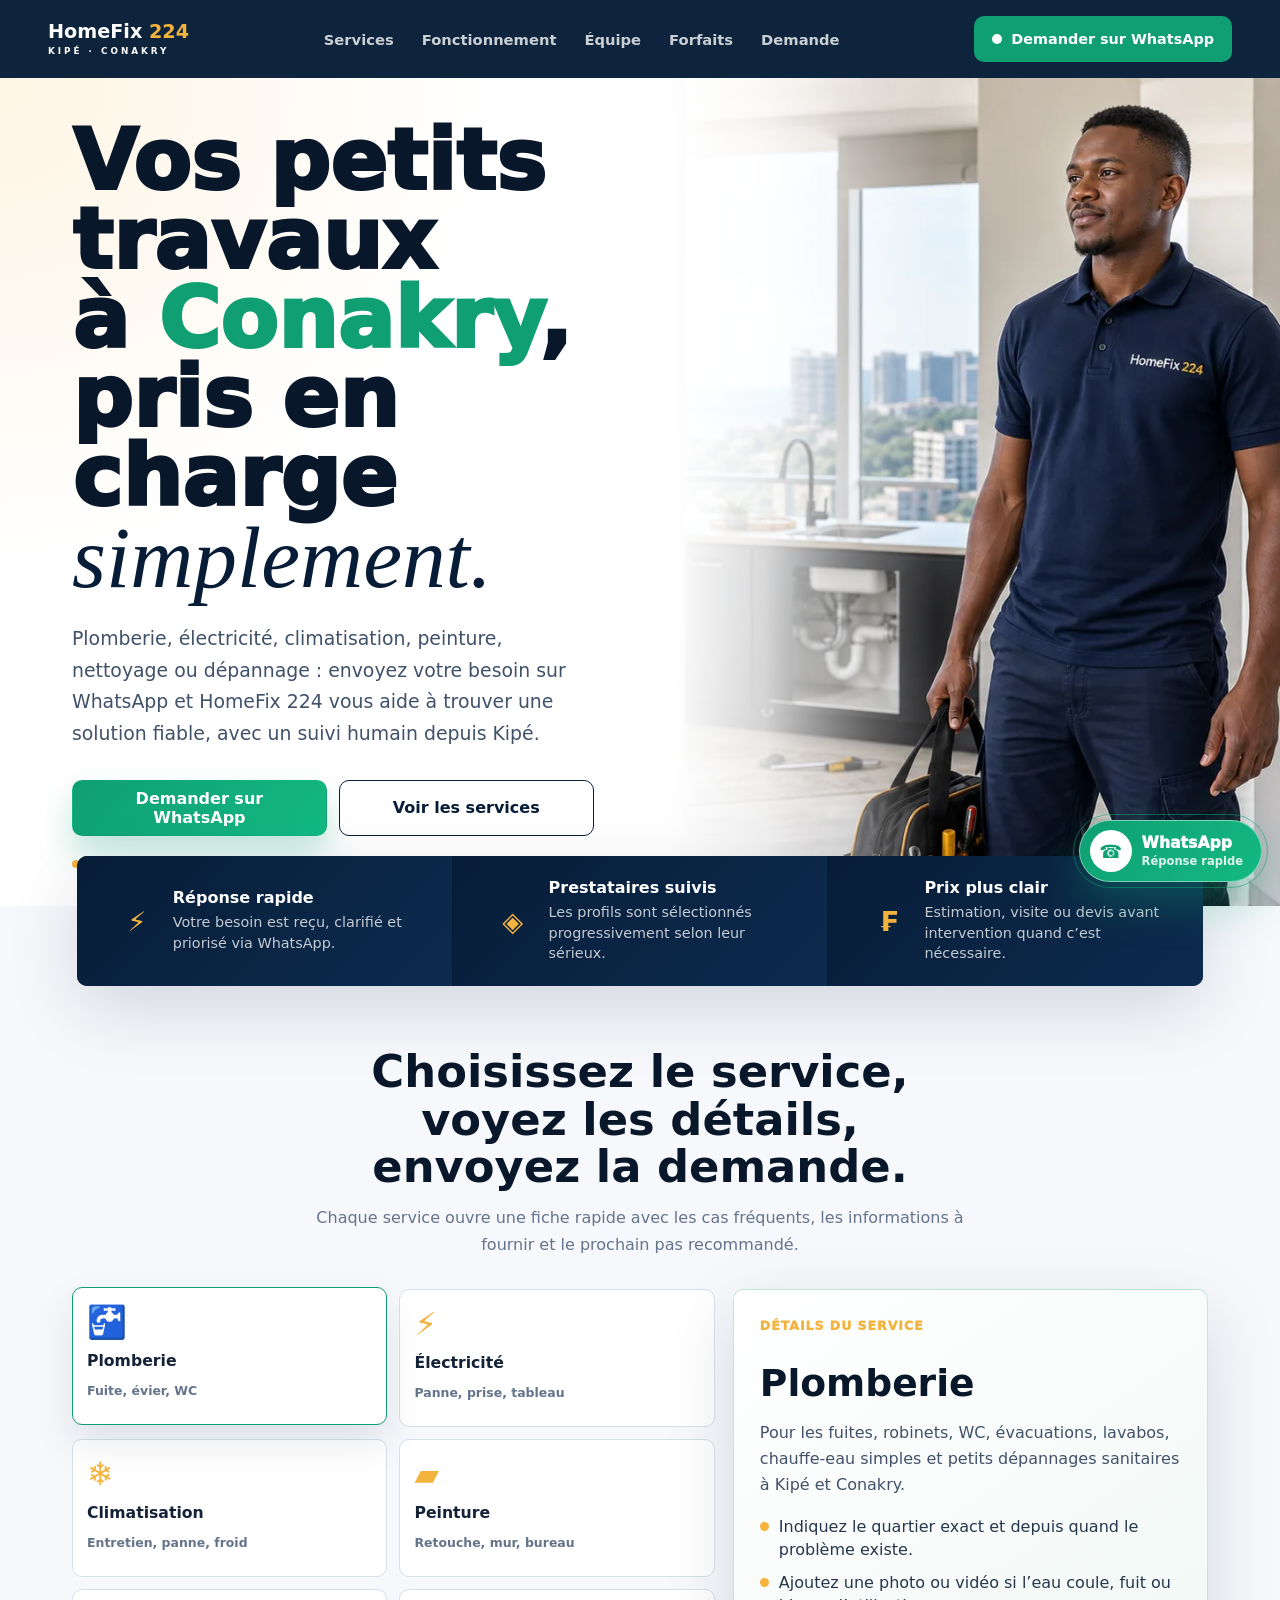
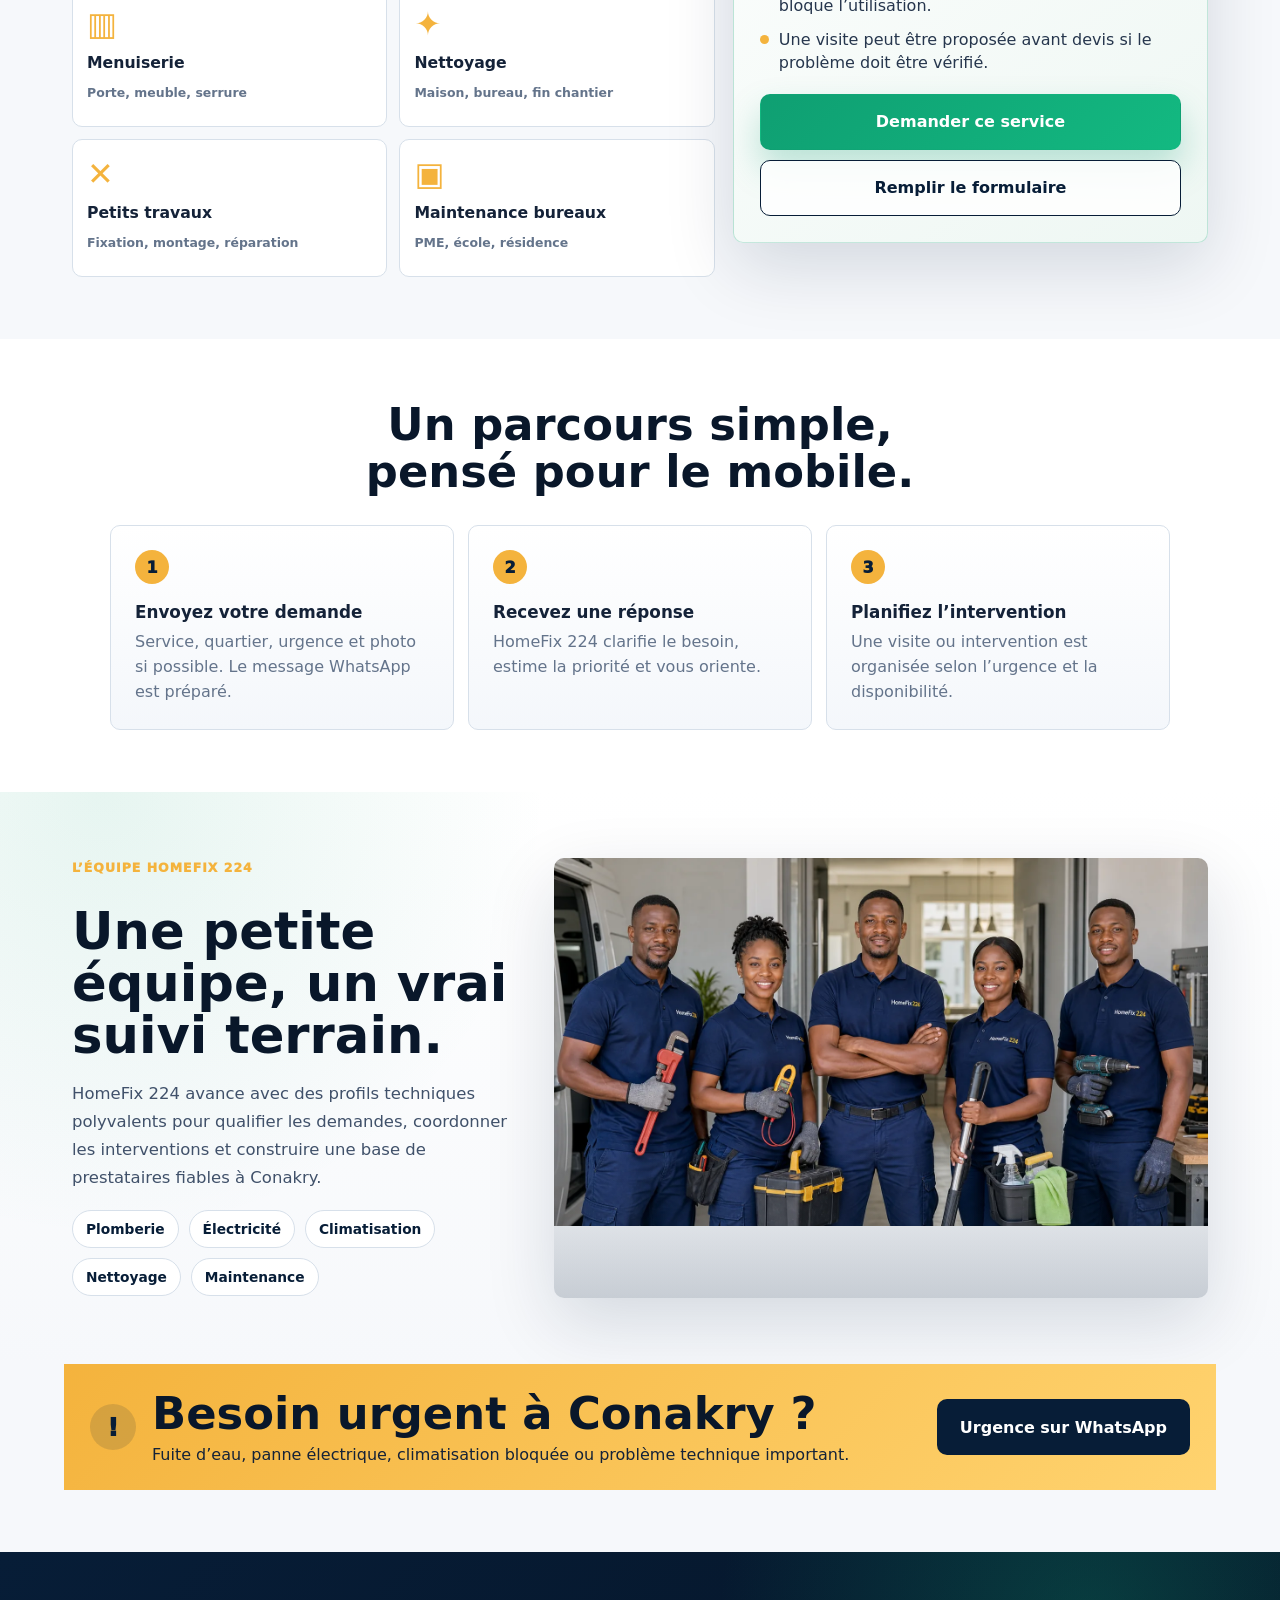
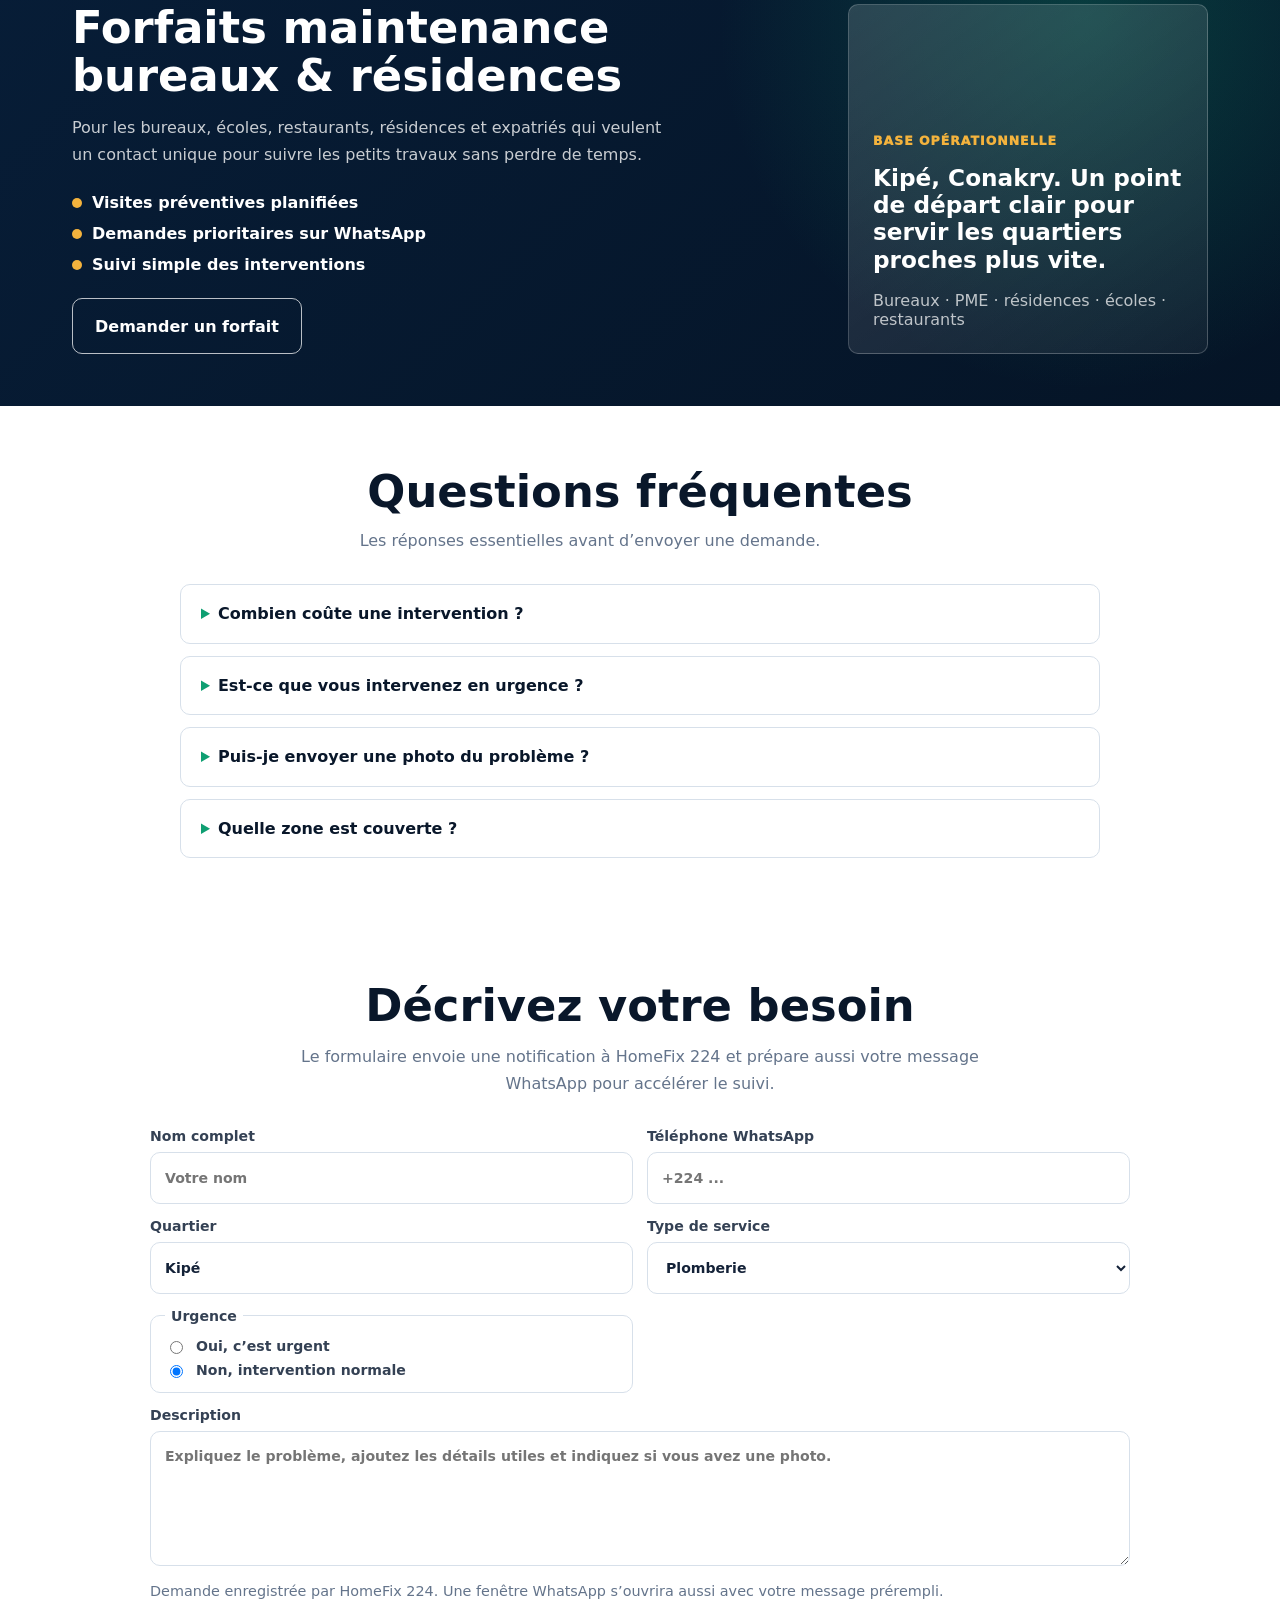
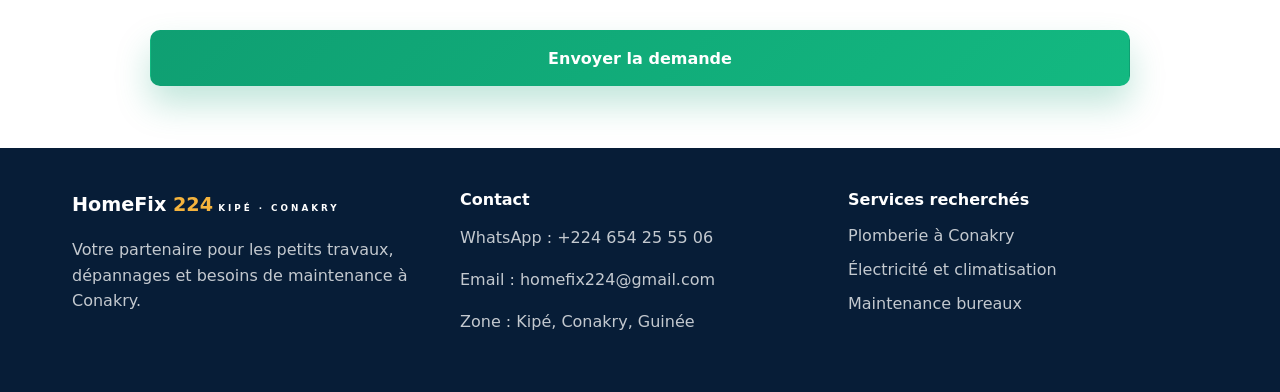
==== index.html @ 42f00390 "Add polished mobile navigation menu" ====
<!doctype html>
<html lang="fr">
  <head>
    <meta charset="UTF-8" />
    <meta name="viewport" content="width=device-width, initial-scale=1.0" />
    <meta
      name="description"
      content="HomeFix 224 intervient à Kipé et Conakry pour plomberie, électricité, climatisation, nettoyage, peinture, menuiserie et maintenance bureaux. Demandez un prestataire fiable sur WhatsApp."
    />
    <meta
      name="keywords"
      content="HomeFix 224, plombier Conakry, électricien Conakry, dépannage Conakry, maintenance Kipé, climatisation Conakry, nettoyage Conakry, petits travaux Guinée, prestataire fiable Conakry"
    />
    <meta name="author" content="HomeFix 224" />
    <meta name="robots" content="index, follow" />
    <meta property="og:title" content="HomeFix 224 | Services fiables à domicile à Conakry" />
    <meta
      property="og:description"
      content="Besoin d’un plombier, électricien, technicien climatisation ou service de maintenance à Conakry ? Envoyez votre demande sur WhatsApp."
    />
    <meta property="og:type" content="website" />
    <meta property="og:image" content="assets/homefix-hero-v2.png" />
    <meta name="theme-color" content="#071d37" />
    <title>HomeFix 224 | Plombier, électricien et maintenance à Conakry</title>
    <link rel="canonical" href="https://homefix224.com/" />
    <link rel="icon" href="assets/favicon.svg" type="image/svg+xml" />
    <link rel="preload" as="image" href="assets/homefix-hero-v2.webp" type="image/webp" />
    <link rel="stylesheet" href="styles.css" />
    <script type="application/ld+json">
      {
        "@context": "https://schema.org",
        "@type": "HomeAndConstructionBusiness",
        "name": "HomeFix 224",
        "description": "Service de petits travaux, dépannage et maintenance à Kipé et Conakry.",
        "telephone": "+224654255506",
        "email": "homefix224@gmail.com",
        "areaServed": "Conakry, Guinée",
        "address": {
          "@type": "PostalAddress",
          "addressLocality": "Kipé",
          "addressRegion": "Conakry",
          "addressCountry": "GN"
        },
        "serviceType": [
          "Plomberie",
          "Électricité",
          "Climatisation",
          "Peinture",
          "Menuiserie",
          "Nettoyage",
          "Maintenance bureaux"
        ]
      }
    </script>
  </head>
  <body>
    <header class="site-header" id="top">
      <a class="brand" href="#top" aria-label="Accueil HomeFix 224">
        <span class="brand-main">HomeFix <strong>224</strong></span>
        <span class="brand-sub">Kipé · Conakry</span>
      </a>
      <button
        class="mobile-menu-toggle"
        type="button"
        aria-controls="mobile-menu"
        aria-expanded="false"
        aria-label="Ouvrir le menu"
      >
        <span class="menu-mark" aria-hidden="true">
          <span></span>
          <span></span>
        </span>
        <span>Menu</span>
      </button>
      <nav class="desktop-nav" aria-label="Navigation principale">
        <a href="#services">Services</a>
        <a href="#process">Fonctionnement</a>
        <a href="#team">Équipe</a>
        <a href="#plans">Forfaits</a>
        <a href="#request">Demande</a>
      </nav>
      <a class="nav-cta" data-whatsapp-link href="#" aria-label="Demander un service sur WhatsApp">
        <span class="wa-dot" aria-hidden="true"></span>
        Demander sur WhatsApp
      </a>
      <nav class="mobile-menu" id="mobile-menu" aria-label="Menu mobile" aria-hidden="true" inert>
        <div class="mobile-menu-head">
          <span>HomeFix 224</span>
          <strong>Kipé · Conakry</strong>
        </div>
        <a href="#services">Services</a>
        <a href="#process">Fonctionnement</a>
        <a href="#team">Équipe</a>
        <a href="#plans">Forfaits</a>
        <a href="#faq">Questions</a>
        <a href="#request">Demande</a>
        <a class="mobile-menu-cta" data-whatsapp-link href="#">
          <span class="wa-dot" aria-hidden="true"></span>
          Demander sur WhatsApp
        </a>
      </nav>
    </header>

    <main>
      <section class="hero">
        <div class="hero-copy">
          <h1>
            <span>Vos petits travaux à <strong>Conakry</strong>,</span>
            <span>pris en charge <em>simplement.</em></span>
          </h1>
          <p>
            Plomberie, électricité, climatisation, peinture, nettoyage ou dépannage :
            envoyez votre besoin sur WhatsApp et HomeFix 224 vous aide à trouver une
            solution fiable, avec un suivi humain depuis Kipé.
          </p>
          <div class="hero-actions">
            <a class="button button-primary" data-whatsapp-link href="#">Demander sur WhatsApp</a>
            <a class="button button-secondary" href="#services">Voir les services</a>
          </div>
          <div class="hero-microcopy" aria-label="Informations clés">
            <span>Réponse rapide</span>
            <span>Devis clair</span>
            <span>Zone prioritaire : Kipé</span>
          </div>
        </div>
        <div class="hero-media" aria-label="Technicien HomeFix 224 prêt pour une intervention">
          <picture>
            <source srcset="assets/homefix-hero-v2.webp" type="image/webp" />
            <img
              src="assets/homefix-hero-v2.png"
              alt="Technicien HomeFix 224 prêt à intervenir à Kipé, Conakry"
              width="1500"
              height="938"
            />
          </picture>
        </div>
      </section>

      <section class="trust-strip reveal" aria-label="Points de confiance">
        <article>
          <span class="trust-icon">⚡</span>
          <div>
            <h2>Réponse rapide</h2>
            <p>Votre besoin est reçu, clarifié et priorisé via WhatsApp.</p>
          </div>
        </article>
        <article>
          <span class="trust-icon">◈</span>
          <div>
            <h2>Prestataires suivis</h2>
            <p>Les profils sont sélectionnés progressivement selon leur sérieux.</p>
          </div>
        </article>
        <article>
          <span class="trust-icon">₣</span>
          <div>
            <h2>Prix plus clair</h2>
            <p>Estimation, visite ou devis avant intervention quand c’est nécessaire.</p>
          </div>
        </article>
      </section>

      <section class="section services-section reveal" id="services">
        <div class="section-heading">
          <h2>Choisissez le service, voyez les détails, envoyez la demande.</h2>
          <p>
            Chaque service ouvre une fiche rapide avec les cas fréquents, les informations à
            fournir et le prochain pas recommandé.
          </p>
        </div>
        <div class="service-layout">
          <div class="service-grid" aria-label="Liste des services HomeFix 224">
            <button class="service-card is-selected" data-service="Plomberie">
              <span>🚰</span>
              <strong>Plomberie</strong>
              <small>Fuite, évier, WC</small>
            </button>
            <button class="service-card" data-service="Électricité">
              <span>⚡</span>
              <strong>Électricité</strong>
              <small>Panne, prise, tableau</small>
            </button>
            <button class="service-card" data-service="Climatisation">
              <span>❄</span>
              <strong>Climatisation</strong>
              <small>Entretien, panne, froid</small>
            </button>
            <button class="service-card" data-service="Peinture">
              <span>▰</span>
              <strong>Peinture</strong>
              <small>Retouche, mur, bureau</small>
            </button>
            <button class="service-card" data-service="Menuiserie">
              <span>▥</span>
              <strong>Menuiserie</strong>
              <small>Porte, meuble, serrure</small>
            </button>
            <button class="service-card" data-service="Nettoyage">
              <span>✦</span>
              <strong>Nettoyage</strong>
              <small>Maison, bureau, fin chantier</small>
            </button>
            <button class="service-card" data-service="Petits travaux">
              <span>✕</span>
              <strong>Petits travaux</strong>
              <small>Fixation, montage, réparation</small>
            </button>
            <button class="service-card" data-service="Maintenance bureaux">
              <span>▣</span>
              <strong>Maintenance bureaux</strong>
              <small>PME, école, résidence</small>
            </button>
          </div>

          <aside class="service-panel" id="service-panel" aria-live="polite">
            <p class="panel-label">Détails du service</p>
            <h3 id="service-title">Plomberie</h3>
            <p id="service-summary"></p>
            <ul id="service-points"></ul>
            <div class="service-panel-actions">
              <a class="button button-primary" id="service-whatsapp" href="#">Demander ce service</a>
              <a class="button button-secondary" href="#request">Remplir le formulaire</a>
            </div>
          </aside>
        </div>
      </section>

      <section class="section process reveal" id="process">
        <div class="section-heading">
          <h2>Un parcours simple, pensé pour le mobile.</h2>
        </div>
        <div class="steps">
          <article>
            <span>1</span>
            <h3>Envoyez votre demande</h3>
            <p>Service, quartier, urgence et photo si possible. Le message WhatsApp est préparé.</p>
          </article>
          <article>
            <span>2</span>
            <h3>Recevez une réponse</h3>
            <p>HomeFix 224 clarifie le besoin, estime la priorité et vous oriente.</p>
          </article>
          <article>
            <span>3</span>
            <h3>Planifiez l’intervention</h3>
            <p>Une visite ou intervention est organisée selon l’urgence et la disponibilité.</p>
          </article>
        </div>
      </section>

      <section class="team-section reveal" id="team">
        <div class="team-copy">
          <p class="panel-label">L’équipe HomeFix 224</p>
          <h2>Une petite équipe, un vrai suivi terrain.</h2>
          <p>
            HomeFix 224 avance avec des profils techniques polyvalents pour qualifier
            les demandes, coordonner les interventions et construire une base de
            prestataires fiables à Conakry.
          </p>
          <div class="team-proof" aria-label="Compétences de l'équipe">
            <span>Plomberie</span>
            <span>Électricité</span>
            <span>Climatisation</span>
            <span>Nettoyage</span>
            <span>Maintenance</span>
          </div>
        </div>
        <div class="team-media">
          <picture>
            <source srcset="assets/homefix-team.webp" type="image/webp" />
            <img
              src="assets/homefix-team.png"
              alt="Équipe HomeFix 224 avec techniciennes et techniciens en tenue de travail à Conakry"
              width="1500"
              height="844"
              loading="lazy"
            />
          </picture>
        </div>
      </section>

      <section class="urgent-band reveal" id="urgent">
        <div>
          <span class="urgent-icon">!</span>
          <div>
            <h2>Besoin urgent à Conakry ?</h2>
            <p>Fuite d’eau, panne électrique, climatisation bloquée ou problème technique important.</p>
          </div>
        </div>
        <a class="button button-dark" data-urgent-link href="#">Urgence sur WhatsApp</a>
      </section>

      <section class="maintenance reveal" id="plans">
        <div class="maintenance-copy">
          <h2>Forfaits maintenance bureaux & résidences</h2>
          <p>
            Pour les bureaux, écoles, restaurants, résidences et expatriés qui veulent un
            contact unique pour suivre les petits travaux sans perdre de temps.
          </p>
          <ul>
            <li>Visites préventives planifiées</li>
            <li>Demandes prioritaires sur WhatsApp</li>
            <li>Suivi simple des interventions</li>
          </ul>
          <a class="button button-outline-light" data-plan-link href="#">Demander un forfait</a>
        </div>
        <div class="maintenance-panel">
          <p class="panel-label">Base opérationnelle</p>
          <strong>Kipé, Conakry. Un point de départ clair pour servir les quartiers proches plus vite.</strong>
          <span>Bureaux · PME · résidences · écoles · restaurants</span>
        </div>
      </section>

      <section class="section faq reveal" id="faq">
        <div class="section-heading">
          <h2>Questions fréquentes</h2>
          <p>Les réponses essentielles avant d’envoyer une demande.</p>
        </div>
        <div class="faq-grid">
          <details>
            <summary>Combien coûte une intervention ?</summary>
            <p>Le prix dépend du service, du quartier, de l’urgence et du travail à réaliser. HomeFix 224 peut proposer une estimation ou une visite avant intervention.</p>
          </details>
          <details>
            <summary>Est-ce que vous intervenez en urgence ?</summary>
            <p>Les demandes urgentes sont priorisées, surtout en cas de fuite, panne électrique, climatisation bloquée ou problème qui empêche l’utilisation normale du lieu.</p>
          </details>
          <details>
            <summary>Puis-je envoyer une photo du problème ?</summary>
            <p>Oui. Une photo ou une courte vidéo sur WhatsApp aide à mieux comprendre le besoin et à orienter la demande plus rapidement.</p>
          </details>
          <details>
            <summary>Quelle zone est couverte ?</summary>
            <p>La zone prioritaire est Kipé, Conakry. Les autres quartiers peuvent être traités selon la disponibilité des prestataires.</p>
          </details>
        </div>
      </section>

      <section class="section request reveal" id="request">
        <div class="section-heading">
          <h2>Décrivez votre besoin</h2>
          <p>
            Le formulaire envoie une notification à HomeFix 224 et prépare aussi votre
            message WhatsApp pour accélérer le suivi.
          </p>
        </div>
        <form
          class="request-form"
          name="demande-service-homefix"
          action="/merci"
          method="POST"
          data-netlify="true"
          netlify-honeypot="bot-field"
        >
          <input type="hidden" name="form-name" value="demande-service-homefix" />
          <input type="hidden" name="subject" value="Nouvelle demande de service HomeFix 224" />
          <input type="hidden" name="Ville" value="Conakry" />
          <input type="hidden" name="Email destination" value="homefix224@gmail.com" />
          <p class="honeypot">
            <label>Ne pas remplir ce champ <input name="bot-field" /></label>
          </p>
          <label>
            Nom complet
            <input id="name" name="Nom" type="text" autocomplete="name" placeholder="Votre nom" required />
          </label>
          <label>
            Téléphone WhatsApp
            <input id="phone" name="Téléphone WhatsApp" type="tel" autocomplete="tel" placeholder="+224 ..." required />
          </label>
          <label>
            Quartier
            <input id="district" name="Quartier" type="text" value="Kipé" placeholder="Ex : Kipé, Nongo, Kaloum" required />
          </label>
          <label>
            Type de service
            <select id="service" name="Service" required>
              <option value="">Choisir un service</option>
              <option selected>Plomberie</option>
              <option>Électricité</option>
              <option>Climatisation</option>
              <option>Peinture</option>
              <option>Menuiserie</option>
              <option>Nettoyage</option>
              <option>Petits travaux</option>
              <option>Maintenance bureaux</option>
            </select>
          </label>
          <fieldset>
            <legend>Urgence</legend>
            <label class="radio-row">
              <input type="radio" name="Urgence" value="Oui" />
              Oui, c’est urgent
            </label>
            <label class="radio-row">
              <input type="radio" name="Urgence" value="Non" checked />
              Non, intervention normale
            </label>
          </fieldset>
          <label class="full">
            Description
            <textarea
              id="description"
              name="Description"
              rows="5"
              placeholder="Expliquez le problème, ajoutez les détails utiles et indiquez si vous avez une photo."
              required
            ></textarea>
          </label>
          <p class="form-note full">
            Demande enregistrée par HomeFix 224. Une fenêtre WhatsApp s’ouvrira aussi avec votre message prérempli.
          </p>
          <p class="form-status full" role="status" aria-live="polite"></p>
          <button class="button button-primary full" type="submit">Envoyer la demande</button>
        </form>
      </section>
    </main>

    <a class="floating-whatsapp" data-whatsapp-link href="#" aria-label="Envoyer une demande WhatsApp au +224 654 25 55 06">
      <span class="floating-icon" aria-hidden="true">☎</span>
      <span>
        <strong>WhatsApp</strong>
        <small>Réponse rapide</small>
      </span>
    </a>

    <footer class="site-footer">
      <div>
        <a class="brand footer-brand" href="#top">
          <span class="brand-main">HomeFix <strong>224</strong></span>
          <span class="brand-sub">Kipé · Conakry</span>
        </a>
        <p>Votre partenaire pour les petits travaux, dépannages et besoins de maintenance à Conakry.</p>
      </div>
      <div>
        <h2>Contact</h2>
        <p>WhatsApp : +224 654 25 55 06</p>
        <p>Email : homefix224@gmail.com</p>
        <p>Zone : Kipé, Conakry, Guinée</p>
      </div>
      <div>
        <h2>Services recherchés</h2>
        <a href="#services">Plomberie à Conakry</a>
        <a href="#services">Électricité et climatisation</a>
        <a href="#plans">Maintenance bureaux</a>
      </div>
    </footer>

    <script src="script.js"></script>
  </body>
</html>
---- styles.css ----
:root {
  --navy: #071d37;
  --navy-2: #0d2b4f;
  --ink: #09172a;
  --green: #0f9f72;
  --green-2: #13b981;
  --amber: #f4b33d;
  --bg: #f6f8fb;
  --surface: #ffffff;
  --soft: #eef3f8;
  --text: #142238;
  --muted: #64748b;
  --line: #d7e0ea;
  --shadow: 0 24px 70px rgba(7, 29, 55, 0.14);
  --radius: 10px;
  color-scheme: light;
}

* {
  box-sizing: border-box;
}

html {
  scroll-behavior: smooth;
}

body {
  margin: 0;
  background: var(--bg);
  color: var(--text);
  font-family: Inter, ui-sans-serif, system-ui, -apple-system, BlinkMacSystemFont, "Segoe UI", sans-serif;
  letter-spacing: 0;
}

body::selection {
  background: rgba(15, 159, 114, 0.2);
}

a {
  color: inherit;
  text-decoration: none;
}

button,
input,
select,
textarea {
  font: inherit;
}

.site-header {
  align-items: center;
  background: rgba(7, 29, 55, 0.97);
  color: #fff;
  display: flex;
  gap: 20px;
  justify-content: space-between;
  padding: 16px clamp(18px, 5vw, 48px);
  position: sticky;
  top: 0;
  z-index: 20;
  backdrop-filter: blur(14px);
}

.brand {
  display: inline-flex;
  flex-direction: column;
  line-height: 1;
}

.brand-main {
  font-size: 1.2rem;
  font-weight: 900;
  white-space: nowrap;
}

.brand-main strong {
  color: var(--amber);
}

.brand-sub {
  font-size: 0.55rem;
  font-weight: 800;
  letter-spacing: 0.34em;
  margin-top: 6px;
  text-transform: uppercase;
}

.desktop-nav {
  align-items: center;
  display: none;
  flex: 1;
  gap: 28px;
  justify-content: center;
  font-size: 0.92rem;
  font-weight: 700;
}

.desktop-nav a {
  color: rgba(255, 255, 255, 0.78);
  transition: color 0.2s ease;
  white-space: nowrap;
}

.desktop-nav a:hover {
  color: #fff;
}

.mobile-menu-toggle {
  align-items: center;
  background: rgba(255, 255, 255, 0.1);
  border: 1px solid rgba(255, 255, 255, 0.16);
  border-radius: 999px;
  color: #fff;
  cursor: pointer;
  display: inline-flex;
  font-size: 0.82rem;
  font-weight: 900;
  gap: 9px;
  min-height: 42px;
  padding: 0 12px 0 8px;
  position: relative;
  transition: background 0.2s ease, border-color 0.2s ease, transform 0.2s ease;
  z-index: 31;
}

.mobile-menu-toggle:hover,
.mobile-menu-toggle[aria-expanded="true"] {
  background: rgba(15, 159, 114, 0.24);
  border-color: rgba(19, 185, 129, 0.58);
}

.menu-mark {
  background: #fff;
  border-radius: 999px;
  display: grid;
  gap: 4px;
  height: 30px;
  padding: 8px;
  place-content: center;
  width: 30px;
}

.menu-mark span {
  background: var(--navy);
  border-radius: 99px;
  display: block;
  height: 2px;
  transition: transform 0.22s ease, width 0.22s ease;
  width: 14px;
}

.mobile-menu-toggle[aria-expanded="true"] .menu-mark span:first-child {
  transform: translateY(3px) rotate(45deg);
}

.mobile-menu-toggle[aria-expanded="true"] .menu-mark span:last-child {
  transform: translateY(-3px) rotate(-45deg);
}

.mobile-menu {
  background:
    linear-gradient(145deg, rgba(7, 29, 55, 0.98), rgba(13, 43, 79, 0.96)),
    radial-gradient(circle at 10% 0%, rgba(244, 179, 61, 0.16), transparent 32%);
  border: 1px solid rgba(255, 255, 255, 0.14);
  border-radius: 22px;
  box-shadow: 0 30px 80px rgba(7, 29, 55, 0.36);
  color: #fff;
  display: grid;
  gap: 8px;
  left: 14px;
  opacity: 0;
  padding: 14px;
  pointer-events: none;
  position: fixed;
  right: 14px;
  top: 76px;
  transform: translateY(-10px) scale(0.98);
  transition: opacity 0.22s ease, transform 0.22s ease;
  z-index: 30;
  backdrop-filter: blur(18px);
}

.mobile-menu.is-open {
  opacity: 1;
  pointer-events: auto;
  transform: translateY(0) scale(1);
}

.mobile-menu-head {
  align-items: center;
  background: rgba(255, 255, 255, 0.08);
  border-radius: 16px;
  display: flex;
  justify-content: space-between;
  margin-bottom: 4px;
  padding: 12px 14px;
}

.mobile-menu-head span {
  font-weight: 950;
}

.mobile-menu-head strong {
  color: var(--amber);
  font-size: 0.74rem;
  letter-spacing: 0.12em;
  text-transform: uppercase;
}

.mobile-menu a {
  align-items: center;
  border-radius: 16px;
  color: rgba(255, 255, 255, 0.86);
  display: flex;
  font-size: 1rem;
  font-weight: 900;
  justify-content: space-between;
  min-height: 48px;
  padding: 0 14px;
  transition: background 0.2s ease, color 0.2s ease, transform 0.2s ease;
}

.mobile-menu a::after {
  color: var(--amber);
  content: "›";
  font-size: 1.35rem;
  line-height: 1;
}

.mobile-menu a:hover {
  background: rgba(255, 255, 255, 0.08);
  color: #fff;
  transform: translateX(2px);
}

.mobile-menu .mobile-menu-cta {
  background: linear-gradient(135deg, var(--green), var(--green-2));
  color: #fff;
  justify-content: center;
  margin-top: 6px;
}

.mobile-menu .mobile-menu-cta::after {
  content: "";
}

.mobile-menu .mobile-menu-cta .wa-dot {
  margin-right: 8px;
}

.nav-cta {
  align-items: center;
  background: var(--green);
  border-radius: var(--radius);
  display: none;
  font-size: 0.9rem;
  font-weight: 900;
  gap: 9px;
  min-height: 46px;
  padding: 0 18px;
  transition: transform 0.2s ease, background 0.2s ease;
  white-space: nowrap;
}

.nav-cta:hover {
  background: var(--green-2);
  transform: translateY(-1px);
}

.wa-dot {
  background: #fff;
  border-radius: 999px;
  display: inline-block;
  height: 10px;
  width: 10px;
}

.hero {
  background: radial-gradient(circle at 0% 0%, rgba(244, 179, 61, 0.14), transparent 32%), #fff;
  display: grid;
  gap: 0;
  min-height: calc(92svh - 70px);
  overflow: hidden;
}

.hero-copy {
  align-content: center;
  display: grid;
  padding: 44px clamp(22px, 6vw, 72px) 34px;
  position: relative;
  z-index: 2;
}

.hero h1 {
  color: var(--ink);
  display: grid;
  font-size: clamp(2.65rem, 8vw, 5.25rem);
  font-weight: 950;
  line-height: 0.94;
  margin: 0;
  max-width: 900px;
  text-wrap: balance;
}

.hero h1 span {
  animation: titleRise 0.72s ease both;
  display: block;
}

.hero h1 span:nth-child(2) {
  animation-delay: 0.11s;
}

.hero h1 strong {
  color: var(--green);
  font-weight: 950;
}

.hero h1 em {
  color: var(--navy);
  font-family: Georgia, "Times New Roman", ui-serif, serif;
  font-size: 1.04em;
  font-style: italic;
  font-weight: 500;
}

.hero p {
  animation: fadeUp 0.72s ease 0.2s both;
  color: #40516a;
  font-size: clamp(1rem, 2.2vw, 1.18rem);
  line-height: 1.68;
  margin: 24px 0 0;
  max-width: 670px;
}

.hero-actions {
  animation: fadeUp 0.72s ease 0.3s both;
  display: grid;
  gap: 12px;
  margin-top: 30px;
  max-width: 440px;
}

.hero-microcopy {
  animation: fadeUp 0.72s ease 0.42s both;
  color: #41516a;
  display: flex;
  flex-wrap: wrap;
  gap: 10px;
  margin-top: 20px;
}

.hero-microcopy span {
  align-items: center;
  display: inline-flex;
  font-size: 0.9rem;
  font-weight: 800;
  gap: 8px;
}

.hero-microcopy span::before {
  background: var(--amber);
  border-radius: 999px;
  content: "";
  height: 8px;
  width: 8px;
}

.button {
  align-items: center;
  border: 1px solid transparent;
  border-radius: var(--radius);
  cursor: pointer;
  display: inline-flex;
  font-weight: 900;
  justify-content: center;
  min-height: 56px;
  padding: 0 22px;
  text-align: center;
  transition: transform 0.2s ease, box-shadow 0.2s ease, background 0.2s ease, border-color 0.2s ease;
}

.button:hover {
  transform: translateY(-2px);
}

.button:focus-visible,
.service-card:focus-visible,
input:focus-visible,
select:focus-visible,
textarea:focus-visible {
  outline: 3px solid rgba(15, 159, 114, 0.28);
  outline-offset: 2px;
}

.button-primary {
  background: linear-gradient(135deg, var(--green), var(--green-2));
  color: #fff;
  box-shadow: 0 18px 34px rgba(15, 159, 114, 0.26);
}

.button-secondary {
  background: rgba(255, 255, 255, 0.86);
  border-color: var(--navy);
  color: var(--navy);
}

.button-dark {
  background: var(--navy);
  color: #fff;
}

.button-outline-light {
  border-color: rgba(255, 255, 255, 0.72);
  color: #fff;
}

.hero-media {
  min-height: 360px;
  overflow: hidden;
  position: relative;
}

.hero-media::before {
  background: linear-gradient(90deg, #fff 0%, rgba(255, 255, 255, 0.82) 16%, rgba(255, 255, 255, 0) 44%);
  content: "";
  inset: 0;
  pointer-events: none;
  position: absolute;
  z-index: 1;
}

.hero-media picture,
.team-media picture {
  display: block;
  height: 100%;
  width: 100%;
}

.hero-media img {
  animation: heroDrift 9s ease-in-out infinite alternate;
  height: 100%;
  object-fit: cover;
  object-position: 61% center;
  width: 100%;
}

.trust-strip {
  background: var(--navy);
  color: #fff;
  display: grid;
  gap: 1px;
  margin: 0;
  max-width: 100%;
}

.trust-strip article {
  align-items: center;
  background: linear-gradient(135deg, var(--navy), var(--navy-2));
  display: flex;
  gap: 16px;
  min-width: 0;
  padding: 22px clamp(20px, 3.4vw, 40px);
}

.trust-strip article > div {
  min-width: 0;
}

.trust-icon {
  color: var(--amber);
  display: grid;
  flex: 0 0 40px;
  font-size: 1.7rem;
  font-weight: 900;
  place-items: center;
}

.trust-strip h2 {
  font-size: 1rem;
  margin: 0 0 5px;
  overflow-wrap: anywhere;
}

.trust-strip p {
  color: rgba(255, 255, 255, 0.76);
  font-size: 0.9rem;
  line-height: 1.45;
  margin: 0;
  overflow-wrap: anywhere;
}

.section {
  padding: 62px clamp(22px, 6vw, 72px);
}

.services-section {
  background: var(--bg);
}

.team-section {
  align-items: center;
  background:
    radial-gradient(circle at 8% 0%, rgba(15, 159, 114, 0.1), transparent 34%),
    linear-gradient(180deg, #ffffff 0%, #f6f8fb 100%);
  display: grid;
  gap: 28px;
  padding: 66px clamp(22px, 6vw, 72px);
}

.team-copy {
  display: grid;
  gap: 18px;
}

.team-copy h2 {
  color: var(--ink);
  font-size: clamp(2rem, 5vw, 3.2rem);
  line-height: 1.02;
  margin: 0;
  max-width: 720px;
  text-wrap: balance;
}

.team-copy p:not(.panel-label) {
  color: #40516a;
  font-size: 1.03rem;
  line-height: 1.7;
  margin: 0;
  max-width: 650px;
}

.team-proof {
  display: flex;
  flex-wrap: wrap;
  gap: 10px;
}

.team-proof span {
  background: #fff;
  border: 1px solid var(--line);
  border-radius: 999px;
  color: var(--navy);
  font-size: 0.86rem;
  font-weight: 900;
  padding: 10px 13px;
}

.team-media {
  border-radius: var(--radius);
  box-shadow: var(--shadow);
  min-height: 260px;
  overflow: hidden;
  position: relative;
}

.team-media::after {
  background: linear-gradient(0deg, rgba(7, 29, 55, 0.2), transparent 36%);
  content: "";
  inset: 0;
  pointer-events: none;
  position: absolute;
}

.team-media img {
  display: block;
  height: 100%;
  object-fit: cover;
  object-position: center;
  width: 100%;
}

.section-heading {
  margin: 0 auto 30px;
  max-width: 780px;
  text-align: center;
}

.section-heading h2,
.maintenance h2,
.urgent-band h2 {
  color: var(--ink);
  font-size: clamp(1.85rem, 5vw, 2.8rem);
  line-height: 1.06;
  margin: 0;
  text-wrap: balance;
}

.section-heading p {
  color: var(--muted);
  font-size: 1rem;
  line-height: 1.68;
  margin: 14px auto 0;
  max-width: 680px;
}

.service-layout {
  align-items: start;
  display: grid;
  gap: 18px;
  margin: 0 auto;
  max-width: 1160px;
}

.service-grid {
  display: grid;
  gap: 12px;
  grid-template-columns: repeat(2, minmax(0, 1fr));
}

.service-card {
  align-items: start;
  background: var(--surface);
  border: 1px solid var(--line);
  border-radius: var(--radius);
  color: var(--text);
  cursor: pointer;
  display: grid;
  gap: 7px;
  min-height: 138px;
  padding: 18px 14px;
  text-align: left;
  transition: border-color 0.2s ease, box-shadow 0.2s ease, transform 0.2s ease, background 0.2s ease;
}

.service-card span {
  color: var(--amber);
  font-size: 2rem;
  font-weight: 900;
  line-height: 1;
}

.service-card strong {
  font-size: 0.98rem;
}

.service-card small {
  color: var(--muted);
  font-size: 0.78rem;
  font-weight: 700;
  line-height: 1.35;
}

.service-card:hover,
.service-card.is-selected {
  background: #fff;
  border-color: var(--green);
  box-shadow: 0 18px 38px rgba(7, 29, 55, 0.1);
  transform: translateY(-2px);
}

.service-panel {
  background: linear-gradient(145deg, #ffffff, #eef7f3);
  border: 1px solid rgba(15, 159, 114, 0.24);
  border-radius: var(--radius);
  box-shadow: var(--shadow);
  display: grid;
  gap: 16px;
  overflow: hidden;
  padding: 26px;
  position: sticky;
  top: 96px;
}

.service-panel h3 {
  color: var(--ink);
  font-size: clamp(1.7rem, 4vw, 2.35rem);
  line-height: 1.05;
  margin: 0;
}

.service-panel p {
  color: #41516a;
  line-height: 1.65;
  margin: 0;
}

.service-panel ul {
  display: grid;
  gap: 10px;
  list-style: none;
  margin: 0;
  padding: 0;
}

.service-panel li {
  align-items: start;
  color: #26364d;
  display: flex;
  gap: 10px;
  line-height: 1.45;
}

.service-panel li::before {
  background: var(--amber);
  border-radius: 999px;
  content: "";
  flex: 0 0 9px;
  height: 9px;
  margin-top: 7px;
  width: 9px;
}

.service-panel-actions {
  display: grid;
  gap: 10px;
  margin-top: 4px;
}

.process {
  background: #fff;
}

.steps {
  display: grid;
  gap: 14px;
  margin: 0 auto;
  max-width: 1060px;
}

.steps article {
  background: linear-gradient(180deg, #fff, #f4f7fb);
  border: 1px solid var(--line);
  border-radius: var(--radius);
  padding: 24px;
}

.steps span {
  background: var(--amber);
  border-radius: 999px;
  color: var(--navy);
  display: grid;
  font-weight: 950;
  height: 34px;
  place-items: center;
  width: 34px;
}

.steps h3 {
  font-size: 1.05rem;
  margin: 18px 0 8px;
}

.steps p {
  color: var(--muted);
  line-height: 1.55;
  margin: 0;
}

.urgent-band {
  align-items: center;
  background: linear-gradient(135deg, #f4b33d, #ffd36f);
  display: grid;
  gap: 18px;
  margin: 0 clamp(18px, 5vw, 72px);
  padding: 26px;
}

.urgent-band > div {
  align-items: center;
  display: flex;
  gap: 16px;
}

.urgent-icon {
  background: rgba(7, 29, 55, 0.13);
  border-radius: 999px;
  color: var(--navy);
  display: grid;
  flex: 0 0 46px;
  font-size: 1.55rem;
  font-weight: 950;
  height: 46px;
  place-items: center;
}

.urgent-band p {
  margin: 8px 0 0;
}

.maintenance {
  background:
    radial-gradient(circle at 85% 15%, rgba(15, 159, 114, 0.28), transparent 32%),
    linear-gradient(135deg, var(--navy), #051426);
  color: #fff;
  display: grid;
  gap: 28px;
  margin-top: 62px;
  padding: 52px clamp(22px, 6vw, 72px);
}

.maintenance h2 {
  color: #fff;
}

.maintenance p {
  color: rgba(255, 255, 255, 0.78);
  line-height: 1.68;
  max-width: 590px;
}

.maintenance ul {
  display: grid;
  gap: 12px;
  list-style: none;
  margin: 24px 0;
  padding: 0;
}

.maintenance li {
  align-items: center;
  display: flex;
  gap: 10px;
  font-weight: 800;
}

.maintenance li::before {
  background: var(--amber);
  border-radius: 999px;
  content: "";
  height: 10px;
  width: 10px;
}

.maintenance-panel {
  align-content: end;
  background: linear-gradient(145deg, rgba(255, 255, 255, 0.15), rgba(255, 255, 255, 0.05));
  border: 1px solid rgba(255, 255, 255, 0.2);
  border-radius: var(--radius);
  display: grid;
  min-height: 270px;
  padding: 24px;
}

.panel-label {
  color: var(--amber) !important;
  font-size: 0.78rem;
  font-weight: 950;
  letter-spacing: 0.08em;
  margin: 0 0 12px !important;
  text-transform: uppercase;
}

.maintenance-panel strong {
  font-size: 1.45rem;
  line-height: 1.18;
}

.maintenance-panel span {
  color: rgba(255, 255, 255, 0.72);
  margin-top: 18px;
}

.request {
  background: #fff;
}

.faq {
  background: #fff;
}

.faq-grid {
  display: grid;
  gap: 12px;
  margin: 0 auto;
  max-width: 920px;
}

.faq details {
  background: var(--surface);
  border: 1px solid var(--line);
  border-radius: var(--radius);
  padding: 18px 20px;
}

.faq summary {
  color: var(--ink);
  cursor: pointer;
  font-weight: 900;
  line-height: 1.35;
}

.faq summary::marker {
  color: var(--green);
}

.faq p {
  color: var(--muted);
  line-height: 1.65;
  margin: 12px 0 0;
}

.request-form {
  display: grid;
  gap: 14px;
  margin: 0 auto;
  max-width: 980px;
}

.honeypot {
  display: none;
}

.request-form label,
.request-form fieldset {
  color: #344154;
  display: grid;
  font-size: 0.88rem;
  font-weight: 850;
  gap: 8px;
  margin: 0;
}

.request-form fieldset {
  border: 1px solid var(--line);
  border-radius: var(--radius);
  padding: 14px;
}

.request-form legend {
  padding: 0 6px;
}

.request-form input,
.request-form select,
.request-form textarea {
  background: #fff;
  border: 1px solid var(--line);
  border-radius: var(--radius);
  color: var(--text);
  min-height: 52px;
  padding: 0 14px;
  transition: border-color 0.2s ease, box-shadow 0.2s ease;
  width: 100%;
}

.request-form input:focus,
.request-form select:focus,
.request-form textarea:focus {
  border-color: var(--green);
  box-shadow: 0 10px 28px rgba(15, 159, 114, 0.08);
}

.request-form textarea {
  line-height: 1.5;
  padding: 14px;
  resize: vertical;
}

.radio-row {
  align-items: center;
  display: flex !important;
  font-weight: 650 !important;
  gap: 10px !important;
}

.radio-row input {
  min-height: auto;
  width: auto;
}

.form-note,
.form-status {
  color: var(--muted);
  font-size: 0.9rem;
  line-height: 1.55;
  margin: 0;
}

.form-note strong {
  color: var(--navy);
}

.form-status {
  color: var(--green);
  font-weight: 800;
}

.full {
  grid-column: 1 / -1;
}

.thanks-page {
  background:
    radial-gradient(circle at 20% 12%, rgba(15, 159, 114, 0.14), transparent 28%),
    linear-gradient(135deg, #f5fbf8 0%, #ffffff 42%, #eef5f8 100%);
  min-height: 100vh;
}

.thanks-shell {
  display: grid;
  gap: 40px;
  margin: 0 auto;
  max-width: 880px;
  min-height: 100vh;
  padding: 34px 22px;
  place-content: center;
}

.thanks-card {
  background: #fff;
  border: 1px solid var(--line);
  border-radius: 24px;
  box-shadow: var(--shadow);
  padding: clamp(28px, 6vw, 56px);
}

.thanks-card h1 {
  color: var(--navy);
  font-size: clamp(2.2rem, 6vw, 4rem);
  letter-spacing: 0;
  line-height: 0.98;
  margin: 0 0 18px;
}

.thanks-card p {
  color: var(--muted);
  font-size: 1.05rem;
  line-height: 1.7;
  margin: 0 0 26px;
  max-width: 620px;
}

.floating-whatsapp {
  align-items: center;
  background: linear-gradient(135deg, var(--green), var(--green-2));
  border: 1px solid rgba(255, 255, 255, 0.45);
  border-radius: 999px;
  bottom: 18px;
  box-shadow: 0 20px 44px rgba(15, 159, 114, 0.34);
  color: #fff;
  display: inline-flex;
  gap: 10px;
  min-height: 60px;
  padding: 9px 18px 9px 10px;
  position: fixed;
  right: 18px;
  transition: opacity 0.22s ease, transform 0.22s ease;
  z-index: 30;
}

.floating-whatsapp.is-hidden {
  opacity: 0;
  pointer-events: none;
  transform: translateY(16px);
}

.floating-whatsapp::before {
  animation: pulseRing 2.7s ease-out infinite;
  border: 1px solid rgba(15, 159, 114, 0.55);
  border-radius: inherit;
  content: "";
  inset: -7px;
  position: absolute;
}

.floating-icon {
  background: #fff;
  border-radius: 999px;
  color: var(--green);
  display: grid;
  font-size: 1.15rem;
  font-weight: 900;
  height: 42px;
  place-items: center;
  width: 42px;
}

.floating-whatsapp strong,
.floating-whatsapp small {
  display: block;
  line-height: 1.05;
}

.floating-whatsapp strong {
  font-size: 0.98rem;
  font-weight: 950;
}

.floating-whatsapp small {
  color: rgba(255, 255, 255, 0.86);
  font-size: 0.72rem;
  font-weight: 800;
  margin-top: 3px;
}

.site-footer {
  background: var(--navy);
  color: #fff;
  display: grid;
  gap: 28px;
  padding: 42px clamp(22px, 6vw, 72px);
}

.site-footer p,
.site-footer a {
  color: rgba(255, 255, 255, 0.76);
  line-height: 1.6;
}

.site-footer h2 {
  color: #fff;
  font-size: 1rem;
  margin: 0 0 14px;
}

.site-footer a {
  display: block;
  margin-bottom: 8px;
}

.footer-brand {
  color: #fff !important;
  margin-bottom: 14px;
}

.reveal {
  opacity: 0;
  transform: translateY(20px);
  transition: opacity 0.68s ease, transform 0.68s ease;
}

.reveal.is-visible {
  opacity: 1;
  transform: translateY(0);
}

@keyframes titleRise {
  from {
    opacity: 0;
    transform: translateY(22px);
  }
  to {
    opacity: 1;
    transform: translateY(0);
  }
}

@keyframes fadeUp {
  from {
    opacity: 0;
    transform: translateY(16px);
  }
  to {
    opacity: 1;
    transform: translateY(0);
  }
}

@keyframes heroDrift {
  from {
    transform: scale(1.02) translateX(0);
  }
  to {
    transform: scale(1.055) translateX(-8px);
  }
}

@keyframes pulseRing {
  0% {
    opacity: 0.7;
    transform: scale(0.96);
  }
  70% {
    opacity: 0;
    transform: scale(1.12);
  }
  100% {
    opacity: 0;
    transform: scale(1.12);
  }
}

@media (min-width: 940px) {
  .desktop-nav,
  .nav-cta {
    display: inline-flex;
  }

  .mobile-menu-toggle,
  .mobile-menu {
    display: none;
  }
}

@media (min-width: 760px) {
  .hero {
    grid-template-columns: 1.04fr 0.96fr;
  }

  .hero-actions {
    grid-template-columns: repeat(2, minmax(0, 1fr));
    max-width: 540px;
  }

  .hero-media {
    min-height: calc(92svh - 70px);
  }

  .trust-strip {
    grid-template-columns: repeat(3, minmax(0, 1fr));
    margin: -50px clamp(30px, 6vw, 96px) 0;
    position: relative;
    z-index: 5;
    border-radius: var(--radius);
    box-shadow: var(--shadow);
    overflow: hidden;
  }

  .service-layout {
    grid-template-columns: minmax(0, 1.15fr) minmax(320px, 0.85fr);
  }

  .team-section {
    grid-template-columns: 0.82fr 1.18fr;
  }

  .team-media {
    min-height: 440px;
  }

  .service-grid {
    grid-template-columns: repeat(2, minmax(0, 1fr));
  }

  .service-panel-actions {
    grid-template-columns: 1fr;
  }

  .steps,
  .maintenance,
  .site-footer {
    grid-template-columns: repeat(3, minmax(0, 1fr));
  }

  .maintenance-copy {
    grid-column: span 2;
  }

  .urgent-band {
    grid-template-columns: 1fr auto;
  }

  .request-form {
    grid-template-columns: repeat(2, minmax(0, 1fr));
  }
}

@media (min-width: 760px) and (max-width: 1040px) {
  .trust-strip {
    grid-template-columns: 1fr;
    margin-top: 0;
  }

  .trust-strip article {
    padding: 20px clamp(24px, 6vw, 48px);
  }
}

@media (min-width: 1080px) {
  .service-grid {
    grid-template-columns: repeat(2, minmax(0, 1fr));
  }
}

@media (max-width: 759px) {
  .site-header {
    padding-right: 18px;
  }

  .brand-main {
    font-size: 1.08rem;
  }

  .hero {
    min-height: auto;
  }

  .hero-media {
    height: 330px;
    min-height: 330px;
    order: -1;
  }

  .hero-media::before {
    background: linear-gradient(0deg, #fff 0%, rgba(255, 255, 255, 0) 34%);
  }

  .hero-media img {
    object-position: 68% center;
  }

  .hero-copy {
    margin-top: -72px;
    padding-top: 0;
  }

  .hero h1 {
    font-size: clamp(2.55rem, 11.5vw, 4rem);
    line-height: 0.95;
  }

  .hero-microcopy {
    gap: 8px 14px;
  }

  .service-panel {
    position: static;
  }

  .team-media {
    min-height: 300px;
  }

  .urgent-band {
    margin-left: 0;
    margin-right: 0;
  }

  .floating-whatsapp {
    bottom: 10px;
    justify-content: center;
    min-height: 52px;
    padding: 6px;
    right: 10px;
    width: 52px;
  }

  .floating-icon {
    height: 40px;
    width: 40px;
  }

  .floating-whatsapp span:not(.floating-icon) {
    display: none;
  }
}

@media (max-width: 430px) {
  .hero-copy {
    padding-left: 20px;
    padding-right: 20px;
  }

  .service-grid {
    grid-template-columns: 1fr;
  }

  .service-card {
    min-height: 104px;
  }
}

@media (prefers-reduced-motion: reduce) {
  *,
  *::before,
  *::after {
    animation-duration: 0.01ms !important;
    animation-iteration-count: 1 !important;
    scroll-behavior: auto !important;
    transition-duration: 0.01ms !important;
  }
}
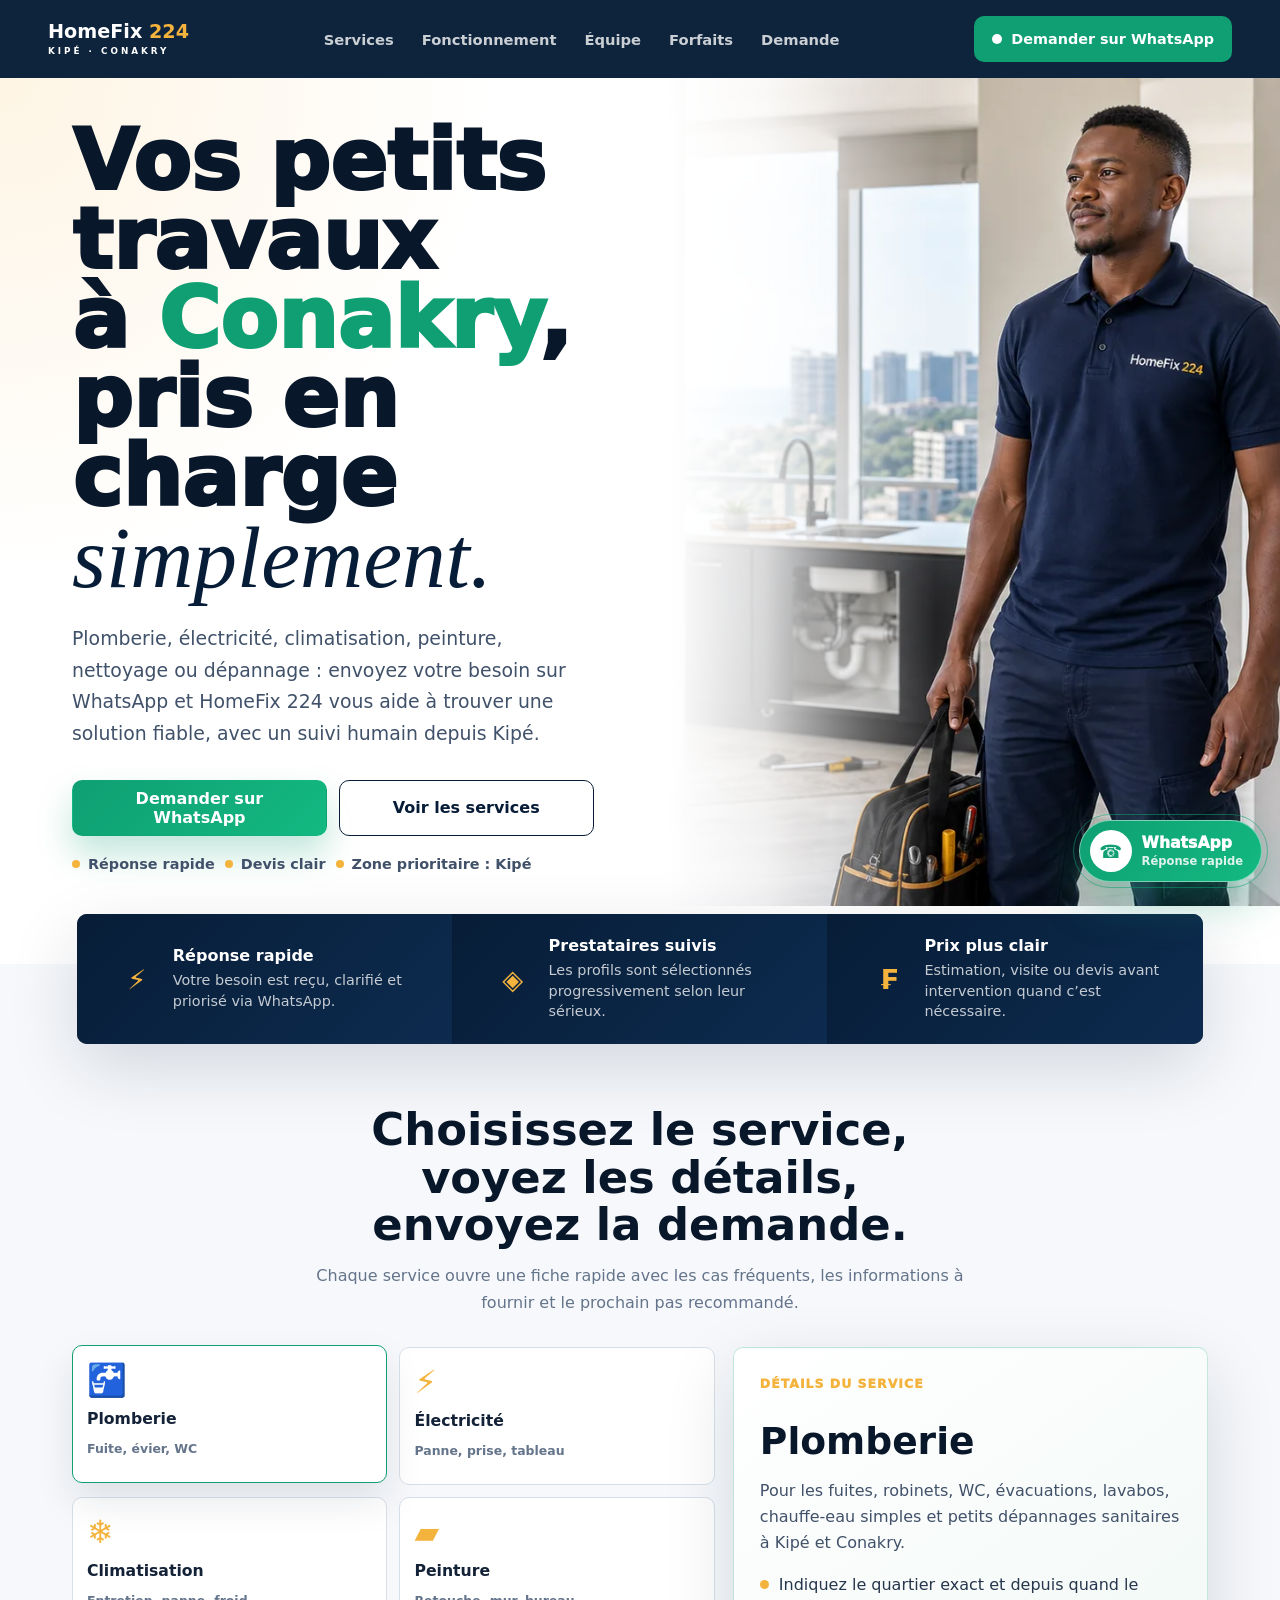
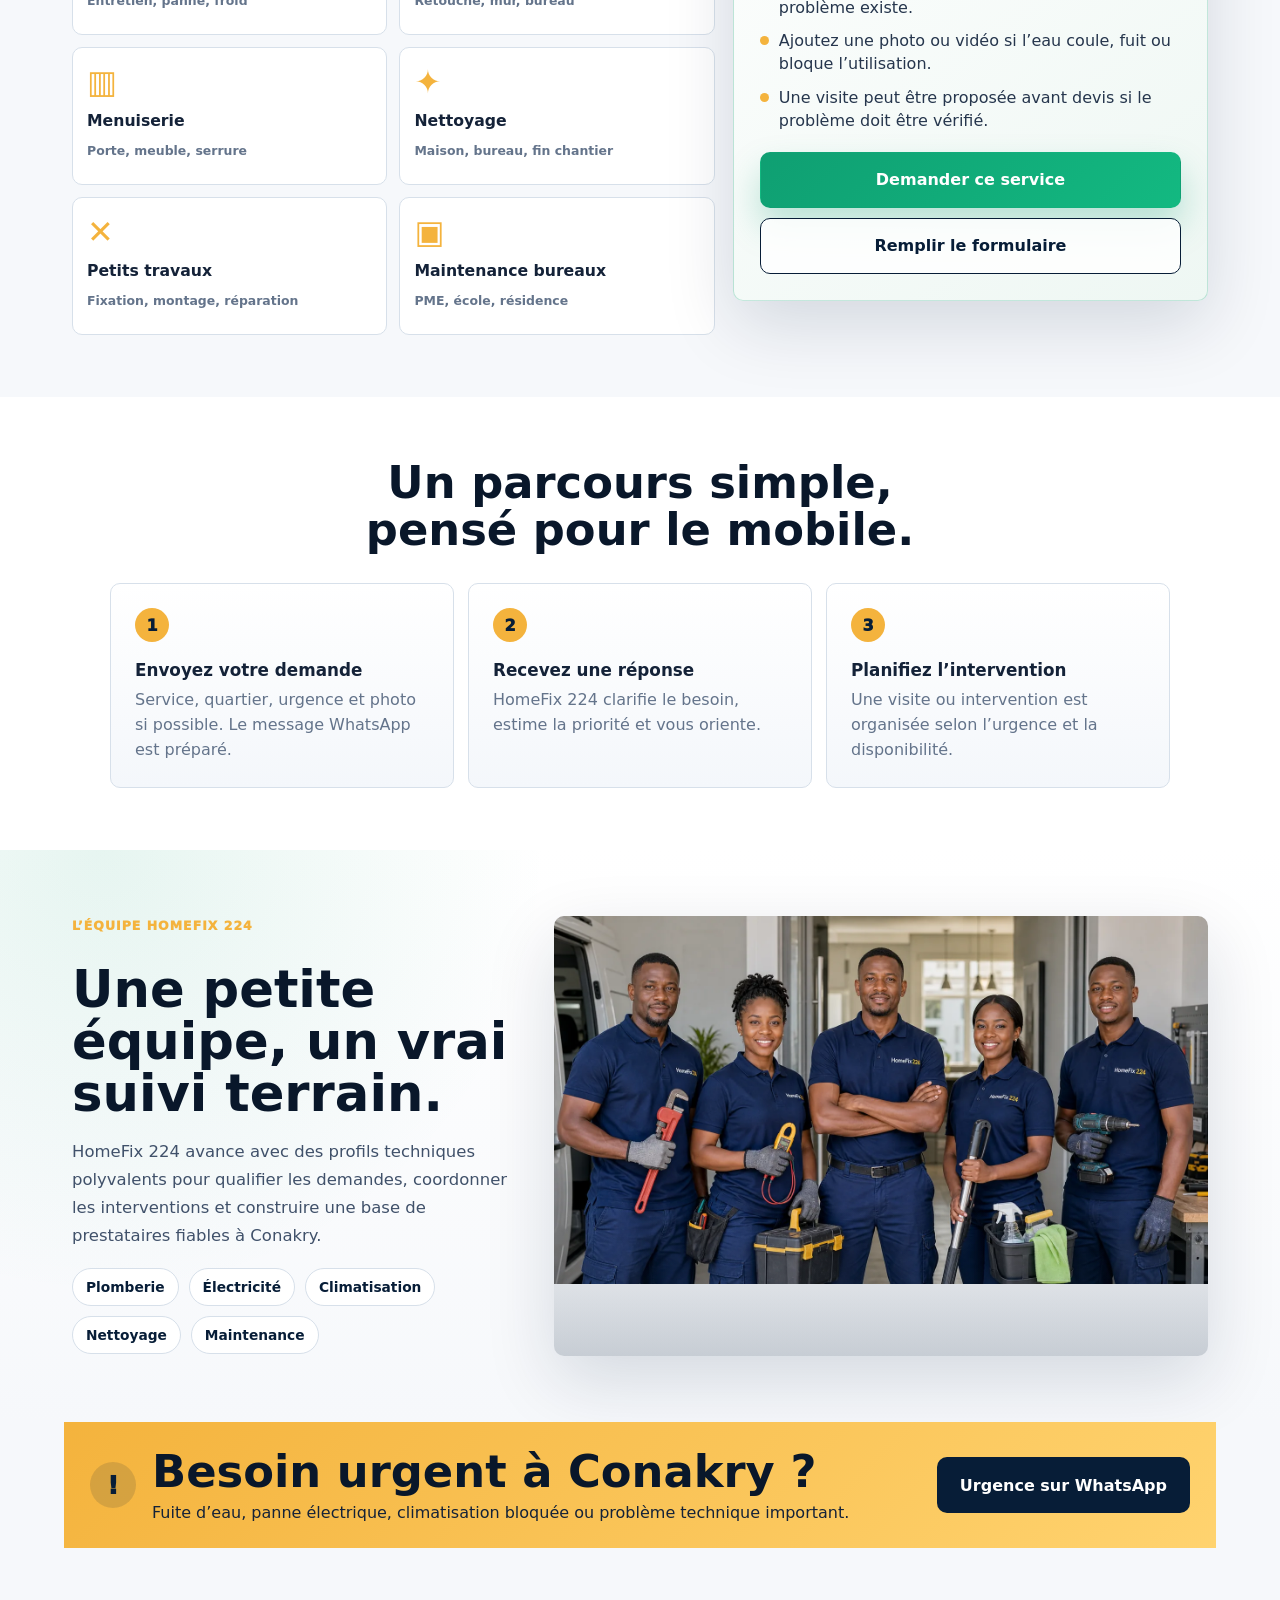
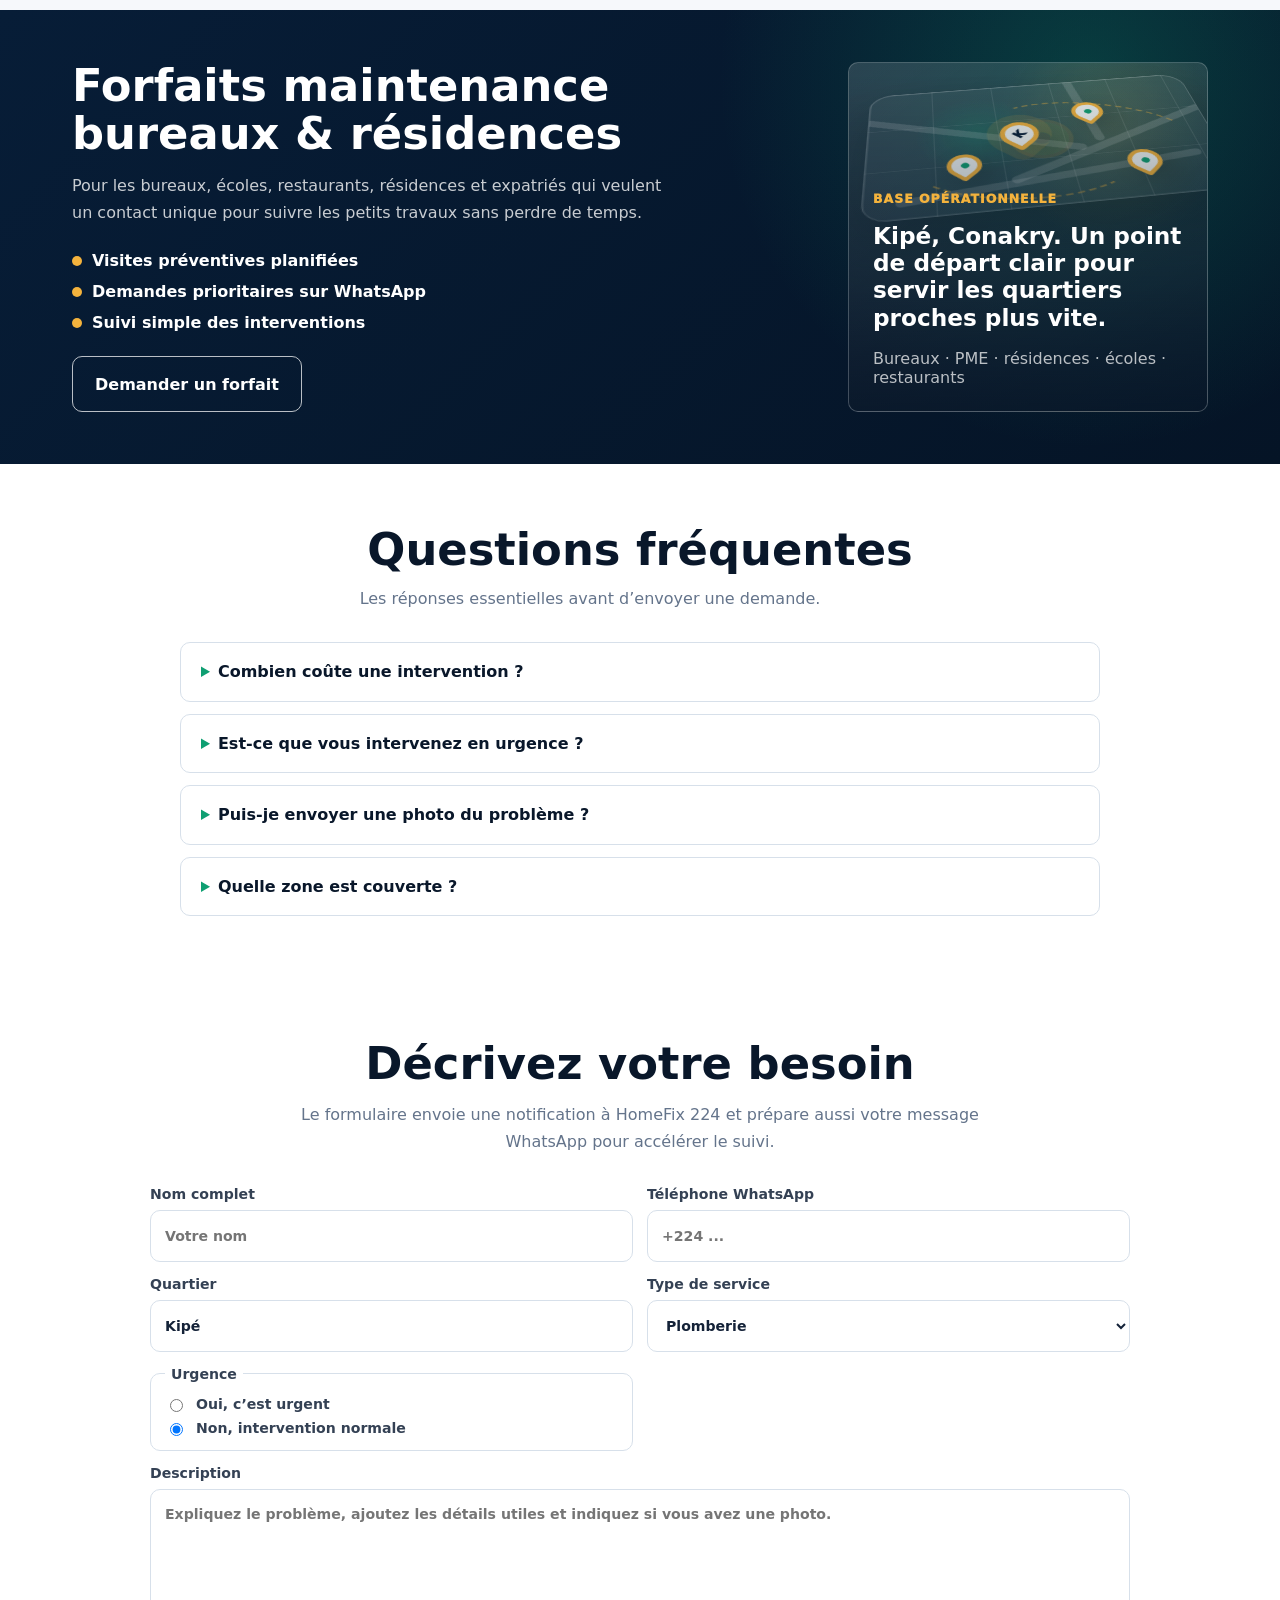
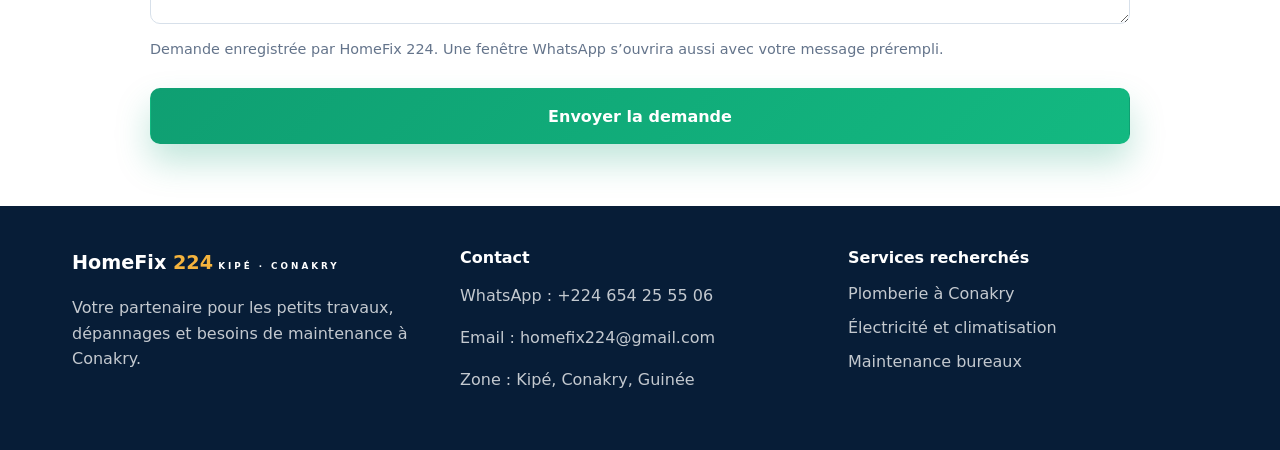
==== commit 257b21b9: "Add visual operations map to maintenance section" ====
--- a/index.html
+++ b/index.html
@@ -305,6 +305,18 @@
           <a class="button button-outline-light" data-plan-link href="#">Demander un forfait</a>
         </div>
         <div class="maintenance-panel">
+          <div class="ops-map" aria-hidden="true">
+            <span class="map-road road-1"></span>
+            <span class="map-road road-2"></span>
+            <span class="map-road road-3"></span>
+            <span class="map-road road-4"></span>
+            <span class="map-pin pin-main">K</span>
+            <span class="map-pin pin-nongo"></span>
+            <span class="map-pin pin-ratoma"></span>
+            <span class="map-pin pin-kaloum"></span>
+            <span class="map-route route-1"></span>
+            <span class="map-route route-2"></span>
+          </div>
           <p class="panel-label">Base opérationnelle</p>
           <strong>Kipé, Conakry. Un point de départ clair pour servir les quartiers proches plus vite.</strong>
           <span>Bureaux · PME · résidences · écoles · restaurants</span>
--- a/styles.css
+++ b/styles.css
@@ -21,6 +21,7 @@
 }
 
 html {
+  scroll-padding-top: 92px;
   scroll-behavior: smooth;
 }
 
@@ -825,12 +826,179 @@
 
 .maintenance-panel {
   align-content: end;
-  background: linear-gradient(145deg, rgba(255, 255, 255, 0.15), rgba(255, 255, 255, 0.05));
+  background:
+    radial-gradient(circle at 74% 18%, rgba(244, 179, 61, 0.14), transparent 30%),
+    linear-gradient(145deg, rgba(255, 255, 255, 0.15), rgba(255, 255, 255, 0.05));
   border: 1px solid rgba(255, 255, 255, 0.2);
   border-radius: var(--radius);
   display: grid;
+  isolation: isolate;
   min-height: 270px;
+  overflow: hidden;
   padding: 24px;
+  position: relative;
+}
+
+.maintenance-panel::after {
+  background: linear-gradient(180deg, rgba(5, 20, 38, 0) 0%, rgba(5, 20, 38, 0.42) 64%, rgba(5, 20, 38, 0.76) 100%);
+  content: "";
+  inset: 0;
+  pointer-events: none;
+  position: absolute;
+  z-index: 1;
+}
+
+.maintenance-panel > :not(.ops-map) {
+  position: relative;
+  z-index: 2;
+}
+
+.ops-map {
+  background:
+    linear-gradient(90deg, rgba(255, 255, 255, 0.1) 1px, transparent 1px),
+    linear-gradient(0deg, rgba(255, 255, 255, 0.08) 1px, transparent 1px),
+    radial-gradient(circle at 32% 42%, rgba(15, 159, 114, 0.26), transparent 24%),
+    rgba(255, 255, 255, 0.05);
+  background-size: 58px 58px, 58px 58px, auto, auto;
+  border: 1px solid rgba(255, 255, 255, 0.18);
+  border-radius: 22px;
+  box-shadow:
+    0 24px 60px rgba(0, 0, 0, 0.22),
+    inset 0 1px 0 rgba(255, 255, 255, 0.16);
+  height: 176px;
+  left: 24px;
+  opacity: 0.92;
+  overflow: hidden;
+  position: absolute;
+  right: 24px;
+  top: 22px;
+  transform: perspective(700px) rotateX(57deg) rotateZ(-8deg);
+  transform-origin: center top;
+  z-index: 0;
+}
+
+.ops-map::before {
+  background:
+    radial-gradient(circle at 50% 50%, rgba(244, 179, 61, 0.45), transparent 0 8px, rgba(244, 179, 61, 0.14) 9px 28px, transparent 29px),
+    radial-gradient(circle at 50% 50%, rgba(15, 159, 114, 0.42), transparent 0 7px, rgba(15, 159, 114, 0.12) 8px 24px, transparent 25px);
+  content: "";
+  filter: blur(0.2px);
+  inset: 0;
+  pointer-events: none;
+  position: absolute;
+}
+
+.map-road,
+.map-route,
+.map-pin {
+  position: absolute;
+}
+
+.map-road {
+  background: rgba(255, 255, 255, 0.16);
+  border-radius: 999px;
+  height: 9px;
+}
+
+.road-1 {
+  left: -10%;
+  top: 38%;
+  transform: rotate(18deg);
+  width: 74%;
+}
+
+.road-2 {
+  right: -12%;
+  top: 52%;
+  transform: rotate(-24deg);
+  width: 76%;
+}
+
+.road-3 {
+  left: 26%;
+  top: -10%;
+  transform: rotate(82deg);
+  width: 72%;
+}
+
+.road-4 {
+  left: 8%;
+  top: 78%;
+  transform: rotate(-7deg);
+  width: 86%;
+}
+
+.map-route {
+  border: 2px dashed rgba(244, 179, 61, 0.44);
+  border-color: rgba(244, 179, 61, 0.44) transparent transparent transparent;
+  border-radius: 50%;
+  height: 92px;
+  width: 190px;
+}
+
+.route-1 {
+  left: 34%;
+  top: 22%;
+  transform: rotate(16deg);
+}
+
+.route-2 {
+  left: 12%;
+  top: 42%;
+  transform: rotate(186deg);
+}
+
+.map-pin {
+  background: rgba(255, 255, 255, 0.94);
+  border: 4px solid var(--amber);
+  border-radius: 50% 50% 50% 10%;
+  box-shadow: 0 12px 24px rgba(0, 0, 0, 0.22);
+  display: grid;
+  height: 30px;
+  place-items: center;
+  transform: rotate(-45deg);
+  width: 30px;
+}
+
+.map-pin::after {
+  background: var(--green);
+  border-radius: 999px;
+  content: "";
+  height: 7px;
+  width: 7px;
+}
+
+.pin-main {
+  box-shadow: 0 0 0 10px rgba(244, 179, 61, 0.12), 0 18px 30px rgba(0, 0, 0, 0.26);
+  color: var(--navy);
+  font-size: 0.72rem;
+  font-weight: 950;
+  left: 39%;
+  line-height: 1;
+  padding-top: 1px;
+  text-align: center;
+  text-indent: -1px;
+  top: 36%;
+  transform: rotate(-45deg) scale(1.18);
+}
+
+.pin-main::after {
+  display: none;
+}
+
+.pin-nongo {
+  left: 61%;
+  top: 21%;
+}
+
+.pin-ratoma {
+  left: 22%;
+  top: 58%;
+}
+
+.pin-kaloum {
+  left: 72%;
+  top: 66%;
 }
 
 .panel-label {
@@ -847,7 +1015,7 @@
   line-height: 1.18;
 }
 
-.maintenance-panel span {
+.maintenance-panel > span {
   color: rgba(255, 255, 255, 0.72);
   margin-top: 18px;
 }
@@ -1187,6 +1355,7 @@
 @media (min-width: 760px) {
   .hero {
     grid-template-columns: 1.04fr 0.96fr;
+    padding-bottom: 58px;
   }
 
   .hero-actions {
@@ -1309,6 +1478,19 @@
     position: static;
   }
 
+  .maintenance-panel::after {
+    background: linear-gradient(180deg, rgba(5, 20, 38, 0.1) 0%, rgba(5, 20, 38, 0.72) 42%, rgba(5, 20, 38, 0.88) 100%);
+  }
+
+  .ops-map {
+    height: 150px;
+    left: 16px;
+    opacity: 0.5;
+    right: 16px;
+    top: -4px;
+    transform: perspective(680px) rotateX(58deg) rotateZ(-8deg);
+  }
+
   .team-media {
     min-height: 300px;
   }
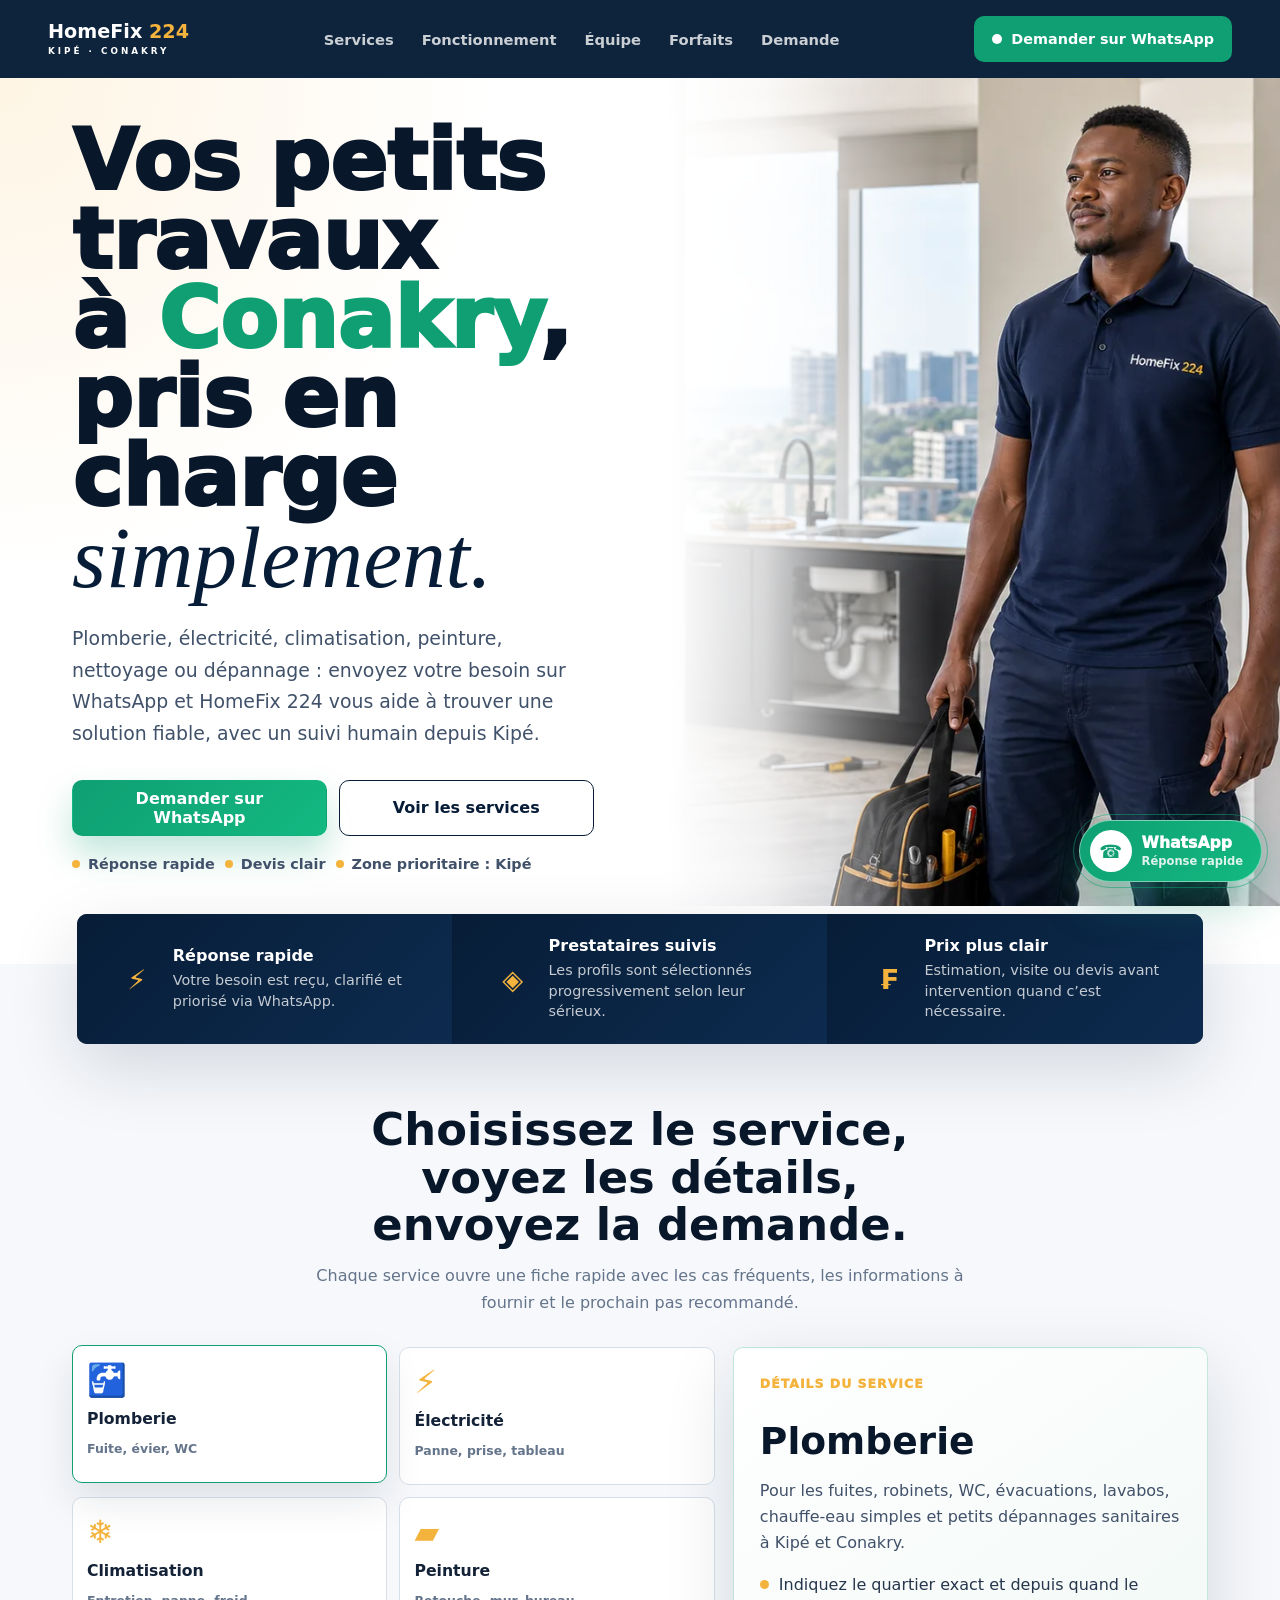
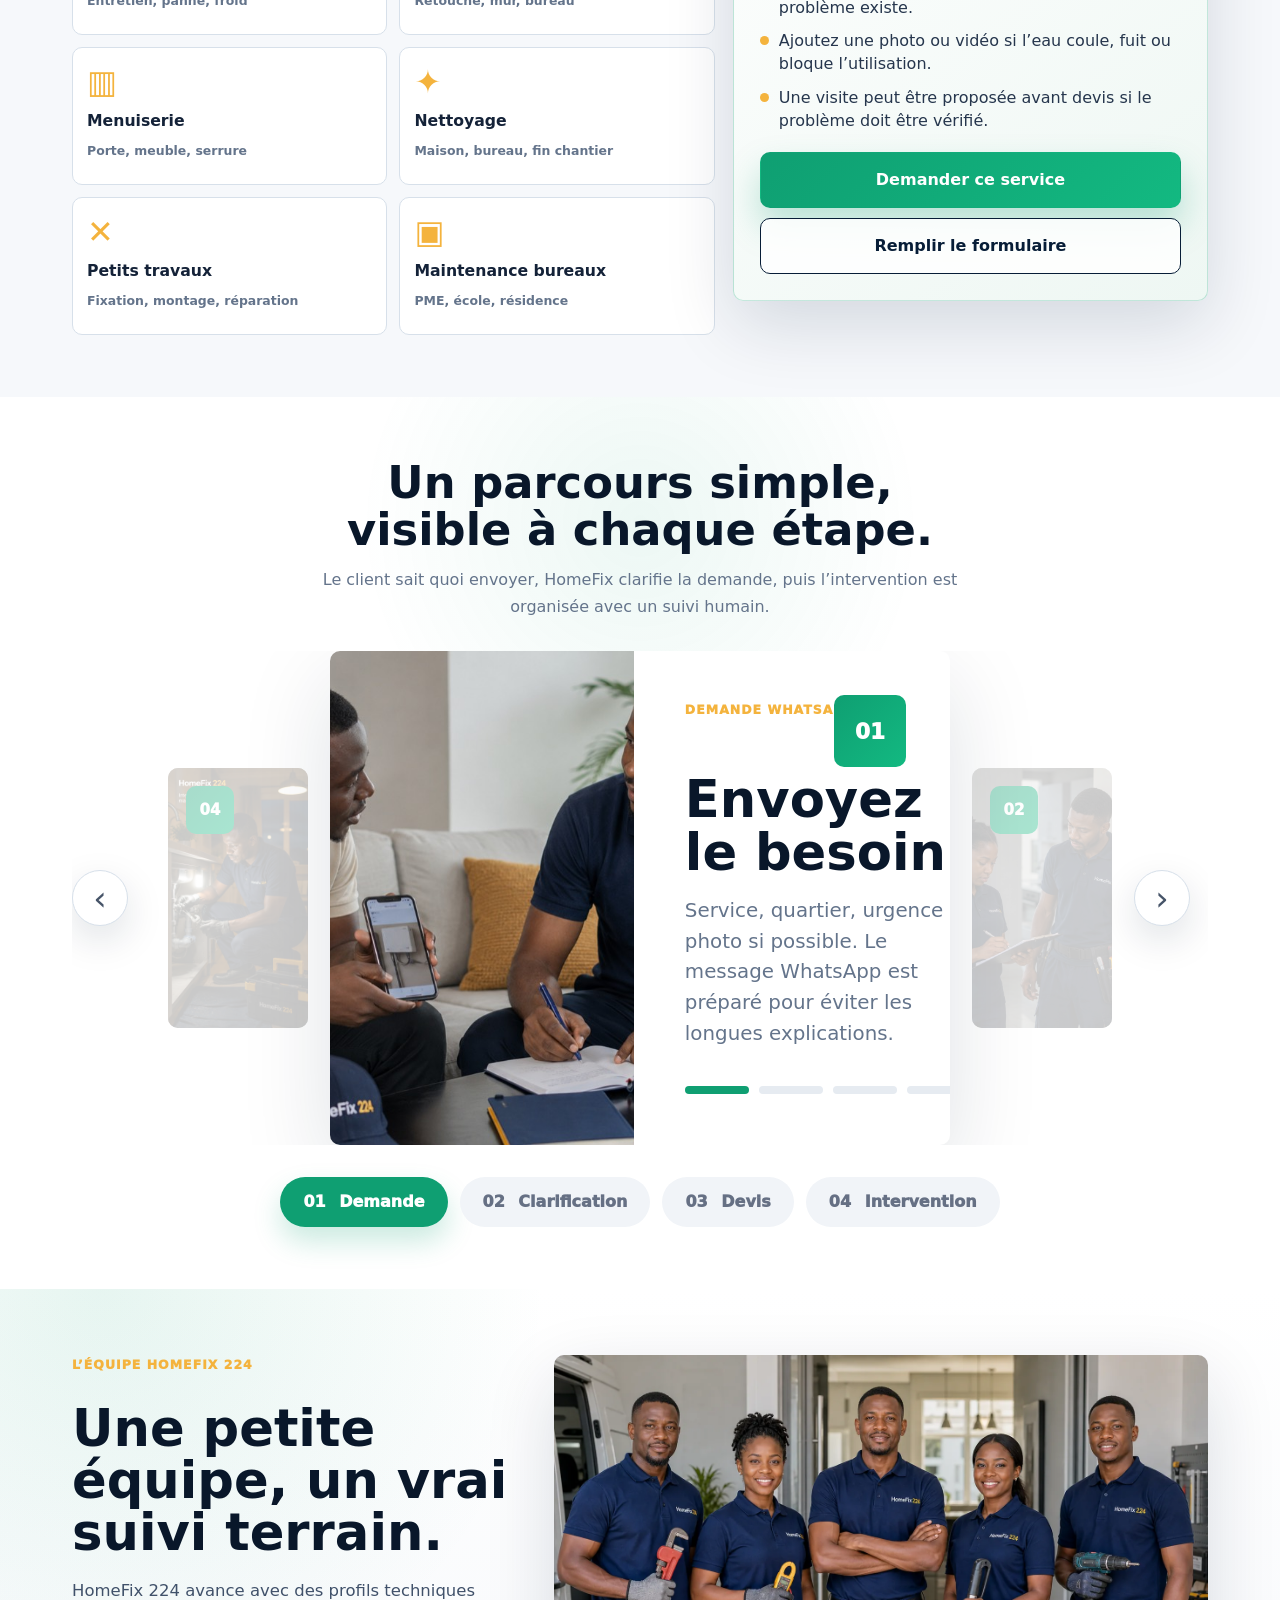
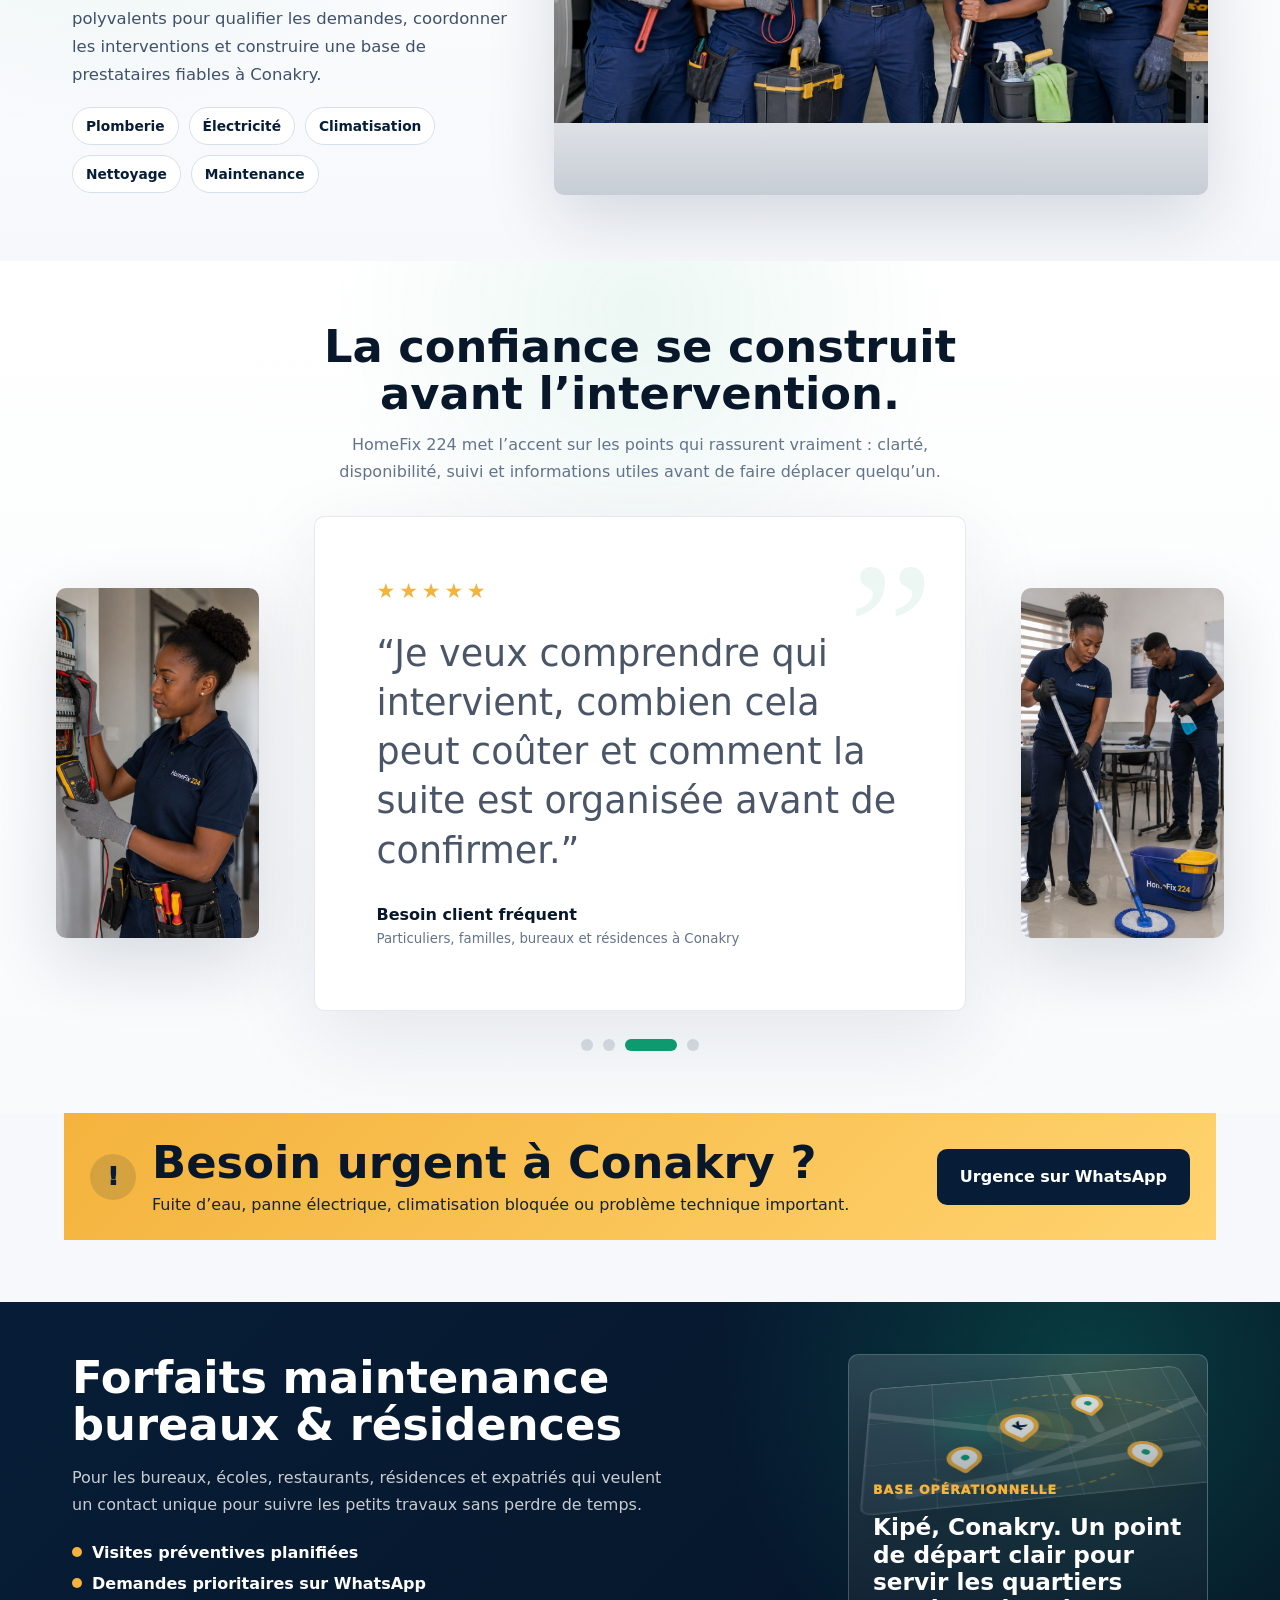
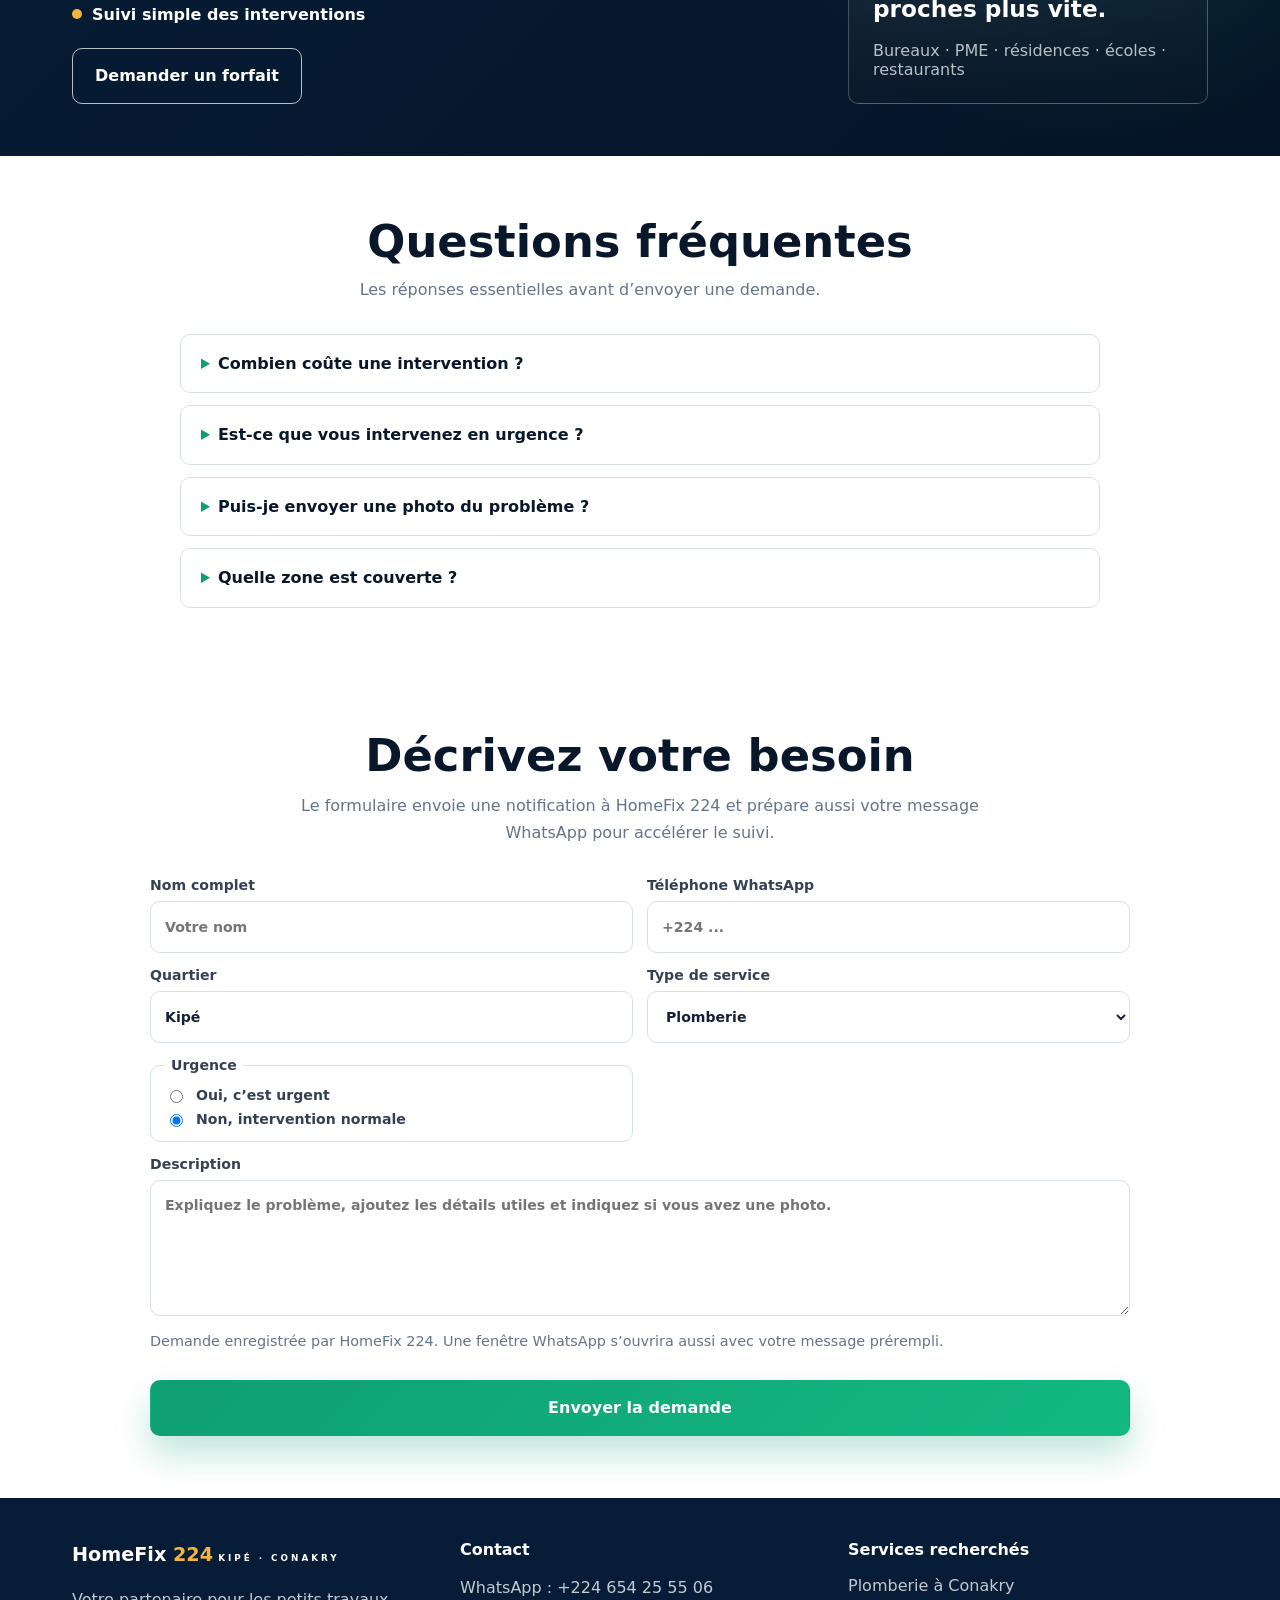
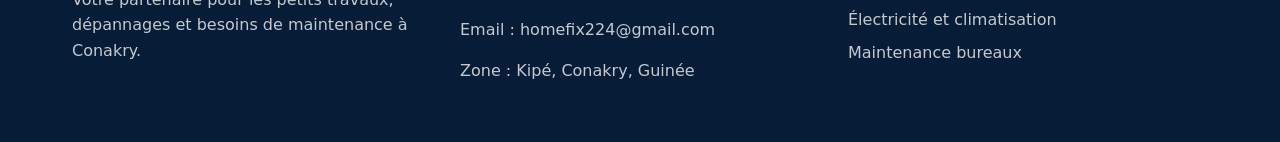
==== commit e85b672e: "Add process and trust showcase sections" ====
--- a/index.html
+++ b/index.html
@@ -225,26 +225,58 @@
         </div>
       </section>
 
-      <section class="section process reveal" id="process">
+      <section class="section process process-story reveal" id="process">
         <div class="section-heading">
-          <h2>Un parcours simple, pensé pour le mobile.</h2>
-        </div>
-        <div class="steps">
-          <article>
-            <span>1</span>
-            <h3>Envoyez votre demande</h3>
-            <p>Service, quartier, urgence et photo si possible. Le message WhatsApp est préparé.</p>
+          <h2>Un parcours simple, visible à chaque étape.</h2>
+          <p>
+            Le client sait quoi envoyer, HomeFix clarifie la demande, puis l’intervention
+            est organisée avec un suivi humain.
+          </p>
+        </div>
+        <div class="process-slider" data-process-slider>
+          <button class="process-arrow process-arrow-prev" type="button" data-process-prev aria-label="Étape précédente">‹</button>
+          <div class="process-peek process-peek-left" aria-hidden="true">
+            <img data-process-prev-image src="assets/homefix-process-demande.jpg" alt="" />
+            <span data-process-prev-number>04</span>
+          </div>
+          <article class="process-focus" aria-live="polite">
+            <div class="process-focus-media">
+              <img
+                data-process-image
+                src="assets/homefix-process-demande.jpg"
+                alt="Client HomeFix montrant une photo de son problème à un technicien"
+                width="1200"
+                height="799"
+                loading="lazy"
+              />
+            </div>
+            <div class="process-focus-copy">
+              <span class="process-step-badge" data-process-number>01</span>
+              <p class="panel-label" data-process-label>Demande WhatsApp</p>
+              <h3 data-process-title>Envoyez le besoin</h3>
+              <p data-process-text>
+                Service, quartier, urgence et photo si possible. Le message WhatsApp est préparé
+                pour éviter les longues explications.
+              </p>
+              <div class="process-progress" aria-hidden="true">
+                <span class="is-active"></span>
+                <span></span>
+                <span></span>
+                <span></span>
+              </div>
+            </div>
           </article>
-          <article>
-            <span>2</span>
-            <h3>Recevez une réponse</h3>
-            <p>HomeFix 224 clarifie le besoin, estime la priorité et vous oriente.</p>
-          </article>
-          <article>
-            <span>3</span>
-            <h3>Planifiez l’intervention</h3>
-            <p>Une visite ou intervention est organisée selon l’urgence et la disponibilité.</p>
-          </article>
+          <div class="process-peek process-peek-right" aria-hidden="true">
+            <img data-process-next-image src="assets/homefix-process-visite.jpg" alt="" />
+            <span data-process-next-number>02</span>
+          </div>
+          <button class="process-arrow process-arrow-next" type="button" data-process-next aria-label="Étape suivante">›</button>
+        </div>
+        <div class="process-tabs" role="tablist" aria-label="Étapes HomeFix 224">
+          <button class="is-active" type="button" data-process-step="0">01 <span>Demande</span></button>
+          <button type="button" data-process-step="1">02 <span>Clarification</span></button>
+          <button type="button" data-process-step="2">03 <span>Devis</span></button>
+          <button type="button" data-process-step="3">04 <span>Intervention</span></button>
         </div>
       </section>
 
@@ -276,6 +308,53 @@
               loading="lazy"
             />
           </picture>
+        </div>
+      </section>
+
+      <section class="section proof-section reveal" id="confiance">
+        <div class="section-heading">
+          <h2>La confiance se construit avant l’intervention.</h2>
+          <p>
+            HomeFix 224 met l’accent sur les points qui rassurent vraiment : clarté,
+            disponibilité, suivi et informations utiles avant de faire déplacer quelqu’un.
+          </p>
+        </div>
+        <div class="proof-layout">
+          <figure class="proof-photo proof-photo-left" aria-hidden="true">
+            <img
+              src="assets/homefix-proof-tech.jpg"
+              alt=""
+              width="841"
+              height="1200"
+              loading="lazy"
+            />
+          </figure>
+          <article class="proof-card">
+            <span class="proof-rating" aria-hidden="true">★★★★★</span>
+            <p>
+              “Je veux comprendre qui intervient, combien cela peut coûter et comment la suite
+              est organisée avant de confirmer.”
+            </p>
+            <div>
+              <strong>Besoin client fréquent</strong>
+              <small>Particuliers, familles, bureaux et résidences à Conakry</small>
+            </div>
+          </article>
+          <figure class="proof-photo proof-photo-right" aria-hidden="true">
+            <img
+              src="assets/homefix-proof-maintenance.jpg"
+              alt=""
+              width="960"
+              height="1200"
+              loading="lazy"
+            />
+          </figure>
+        </div>
+        <div class="proof-dots" aria-hidden="true">
+          <span></span>
+          <span></span>
+          <span class="is-active"></span>
+          <span></span>
         </div>
       </section>
 
--- a/styles.css
+++ b/styles.css
@@ -710,43 +710,293 @@
 }
 
 .process {
+  background:
+    radial-gradient(circle at 50% 14%, rgba(15, 159, 114, 0.08), transparent 28%),
+    #fff;
+}
+
+.process-slider {
+  align-items: center;
+  display: grid;
+  grid-template-columns: auto minmax(140px, 0.3fr) minmax(620px, 1.15fr) minmax(140px, 0.3fr) auto;
+  gap: clamp(12px, 2vw, 22px);
+  margin: 0 auto;
+  max-width: 1320px;
+  overflow: hidden;
+  position: relative;
+}
+
+.process-focus {
   background: #fff;
-}
-
-.steps {
-  display: grid;
-  gap: 14px;
-  margin: 0 auto;
-  max-width: 1060px;
-}
-
-.steps article {
-  background: linear-gradient(180deg, #fff, #f4f7fb);
-  border: 1px solid var(--line);
   border-radius: var(--radius);
-  padding: 24px;
-}
-
-.steps span {
-  background: var(--amber);
-  border-radius: 999px;
-  color: var(--navy);
-  display: grid;
+  box-shadow: 0 30px 90px rgba(7, 29, 55, 0.13);
+  display: grid;
+  grid-template-columns: minmax(0, 0.96fr) minmax(0, 1fr);
+  min-height: 360px;
+  overflow: hidden;
+}
+
+.process-focus-media {
+  min-height: 360px;
+  min-width: 0;
+  overflow: hidden;
+}
+
+.process-focus-media img,
+.process-peek img,
+.proof-photo img {
+  display: block;
+  height: 100%;
+  object-fit: cover;
+  width: 100%;
+}
+
+.process-focus-copy {
+  align-content: center;
+  display: grid;
+  gap: 18px;
+  min-width: 0;
+  padding: clamp(28px, 4vw, 52px);
+  position: relative;
+}
+
+.process-step-badge,
+.process-peek span {
+  background: linear-gradient(135deg, var(--green), var(--green-2));
+  border-radius: var(--radius);
+  color: #fff;
+  display: grid;
+  font-size: 1.35rem;
   font-weight: 950;
-  height: 34px;
+  height: 72px;
   place-items: center;
-  width: 34px;
-}
-
-.steps h3 {
-  font-size: 1.05rem;
-  margin: 18px 0 8px;
-}
-
-.steps p {
+  width: 72px;
+}
+
+.process-step-badge {
+  position: absolute;
+  right: clamp(22px, 4vw, 44px);
+  top: clamp(22px, 4vw, 44px);
+}
+
+.process-focus h3 {
+  color: var(--ink);
+  font-size: clamp(2.1rem, 4vw, 3.35rem);
+  line-height: 1.02;
+  margin: 26px 0 0;
+  max-width: 480px;
+  overflow-wrap: anywhere;
+}
+
+.process-focus-copy > p:not(.panel-label) {
   color: var(--muted);
+  font-size: clamp(1rem, 2vw, 1.24rem);
   line-height: 1.55;
   margin: 0;
+  max-width: 520px;
+}
+
+.process-progress {
+  display: flex;
+  gap: 10px;
+  margin-top: 18px;
+}
+
+.process-progress span {
+  background: #e6ebf1;
+  border-radius: 999px;
+  height: 8px;
+  width: 64px;
+}
+
+.process-progress span.is-active {
+  background: var(--green);
+}
+
+.process-peek {
+  border-radius: var(--radius);
+  height: 260px;
+  opacity: 0.36;
+  overflow: hidden;
+  position: relative;
+}
+
+.process-peek::after {
+  background: rgba(255, 255, 255, 0.42);
+  content: "";
+  inset: 0;
+  position: absolute;
+}
+
+.process-peek span {
+  font-size: 0.94rem;
+  height: 48px;
+  left: 18px;
+  position: absolute;
+  top: 18px;
+  width: 48px;
+  z-index: 2;
+}
+
+.process-arrow {
+  background: #fff;
+  border: 1px solid var(--line);
+  border-radius: 999px;
+  box-shadow: 0 14px 38px rgba(7, 29, 55, 0.13);
+  color: #465468;
+  cursor: pointer;
+  display: grid;
+  font-size: 2.1rem;
+  height: 56px;
+  place-items: center;
+  transition: transform 0.2s ease, color 0.2s ease, border-color 0.2s ease;
+  width: 56px;
+  z-index: 3;
+}
+
+.process-arrow:hover {
+  border-color: rgba(15, 159, 114, 0.34);
+  color: var(--green);
+  transform: translateY(-2px);
+}
+
+.process-tabs {
+  display: flex;
+  flex-wrap: wrap;
+  gap: 12px;
+  justify-content: center;
+  margin: 32px auto 0;
+  max-width: 820px;
+}
+
+.process-tabs button {
+  background: #f1f4f8;
+  border: 1px solid transparent;
+  border-radius: 999px;
+  color: #667084;
+  cursor: pointer;
+  font-weight: 950;
+  min-height: 50px;
+  padding: 0 22px;
+  transition: background 0.2s ease, color 0.2s ease, transform 0.2s ease;
+}
+
+.process-tabs button span {
+  margin-left: 8px;
+}
+
+.process-tabs button.is-active {
+  background: var(--green);
+  box-shadow: 0 14px 28px rgba(15, 159, 114, 0.22);
+  color: #fff;
+}
+
+.proof-section {
+  background:
+    radial-gradient(circle at 50% 6%, rgba(15, 159, 114, 0.08), transparent 30%),
+    linear-gradient(180deg, #ffffff 0%, #f8fafc 100%);
+  overflow: hidden;
+}
+
+.proof-layout {
+  align-items: center;
+  display: grid;
+  grid-template-columns: minmax(180px, 0.28fr) minmax(0, 0.9fr) minmax(180px, 0.28fr);
+  gap: clamp(18px, 3vw, 42px);
+  margin: 0 auto;
+  max-width: 1260px;
+}
+
+.proof-card {
+  background: #fff;
+  border: 1px solid rgba(215, 224, 234, 0.7);
+  border-radius: var(--radius);
+  box-shadow: 0 26px 90px rgba(7, 29, 55, 0.09);
+  min-height: 340px;
+  overflow: hidden;
+  padding: clamp(28px, 5vw, 62px);
+  position: relative;
+}
+
+.proof-card::after {
+  color: rgba(15, 159, 114, 0.08);
+  content: "”";
+  font-family: Georgia, "Times New Roman", ui-serif, serif;
+  font-size: 12rem;
+  line-height: 1;
+  position: absolute;
+  right: 32px;
+  top: 18px;
+}
+
+.proof-rating {
+  color: var(--amber);
+  display: inline-flex;
+  font-size: 1.3rem;
+  letter-spacing: 4px;
+  margin-bottom: 26px;
+}
+
+.proof-card p {
+  color: #4a5568;
+  font-size: clamp(1.45rem, 3vw, 2.28rem);
+  line-height: 1.35;
+  margin: 0;
+  max-width: 760px;
+  position: relative;
+  z-index: 1;
+}
+
+.proof-card div {
+  display: grid;
+  gap: 6px;
+  margin-top: 30px;
+  position: relative;
+  z-index: 1;
+}
+
+.proof-card strong {
+  color: var(--ink);
+}
+
+.proof-card small {
+  color: var(--muted);
+  line-height: 1.4;
+}
+
+.proof-photo {
+  border-radius: var(--radius);
+  box-shadow: var(--shadow);
+  height: 350px;
+  margin: 0;
+  overflow: hidden;
+}
+
+.proof-photo-left {
+  transform: translateX(-16px);
+}
+
+.proof-photo-right {
+  transform: translateX(16px);
+}
+
+.proof-dots {
+  display: flex;
+  gap: 10px;
+  justify-content: center;
+  margin-top: 28px;
+}
+
+.proof-dots span {
+  background: #d7dce3;
+  border-radius: 999px;
+  height: 12px;
+  width: 12px;
+}
+
+.proof-dots span.is-active {
+  background: var(--green);
+  width: 52px;
 }
 
 .urgent-band {
@@ -861,7 +1111,7 @@
     rgba(255, 255, 255, 0.05);
   background-size: 58px 58px, 58px 58px, auto, auto;
   border: 1px solid rgba(255, 255, 255, 0.18);
-  border-radius: 22px;
+  border-radius: var(--radius);
   box-shadow:
     0 24px 60px rgba(0, 0, 0, 0.22),
     inset 0 1px 0 rgba(255, 255, 255, 0.16);
@@ -1169,7 +1419,7 @@
 .thanks-card {
   background: #fff;
   border: 1px solid var(--line);
-  border-radius: 24px;
+  border-radius: var(--radius);
   box-shadow: var(--shadow);
   padding: clamp(28px, 6vw, 56px);
 }
@@ -1397,7 +1647,6 @@
     grid-template-columns: 1fr;
   }
 
-  .steps,
   .maintenance,
   .site-footer {
     grid-template-columns: repeat(3, minmax(0, 1fr));
@@ -1425,6 +1674,26 @@
   .trust-strip article {
     padding: 20px clamp(24px, 6vw, 48px);
   }
+
+  .process-slider {
+    grid-template-columns: auto minmax(0, 1fr) auto;
+  }
+
+  .process-peek {
+    display: none;
+  }
+
+  .process-focus {
+    grid-template-columns: 0.9fr 1fr;
+  }
+
+  .proof-layout {
+    grid-template-columns: minmax(0, 1fr);
+  }
+
+  .proof-photo {
+    display: none;
+  }
 }
 
 @media (min-width: 1080px) {
@@ -1476,6 +1745,82 @@
 
   .service-panel {
     position: static;
+  }
+
+  .process-slider {
+    grid-template-columns: minmax(0, 1fr);
+  }
+
+  .process-arrow,
+  .process-peek {
+    display: none;
+  }
+
+  .process-focus {
+    border-radius: var(--radius);
+    grid-template-columns: 1fr;
+  }
+
+  .process-focus-media {
+    min-height: 240px;
+  }
+
+  .process-focus-copy {
+    padding: 24px;
+  }
+
+  .process-step-badge {
+    height: 58px;
+    right: 18px;
+    top: -34px;
+    width: 58px;
+  }
+
+  .process-focus h3 {
+    font-size: clamp(1.85rem, 8vw, 2.5rem);
+    margin-top: 8px;
+  }
+
+  .process-progress span {
+    flex: 1;
+    width: auto;
+  }
+
+  .process-tabs {
+    display: grid;
+    grid-template-columns: repeat(2, minmax(0, 1fr));
+  }
+
+  .process-tabs button {
+    padding: 0 14px;
+  }
+
+  .process-tabs button span {
+    display: none;
+  }
+
+  .proof-layout {
+    grid-template-columns: 1fr;
+  }
+
+  .proof-photo {
+    display: none;
+  }
+
+  .proof-card {
+    border-radius: var(--radius);
+    min-height: 0;
+    padding: 26px;
+  }
+
+  .proof-card::after {
+    font-size: 8rem;
+    right: 18px;
+    top: 8px;
+  }
+
+  .proof-card p {
+    font-size: clamp(1.35rem, 7vw, 2rem);
   }
 
   .maintenance-panel::after {
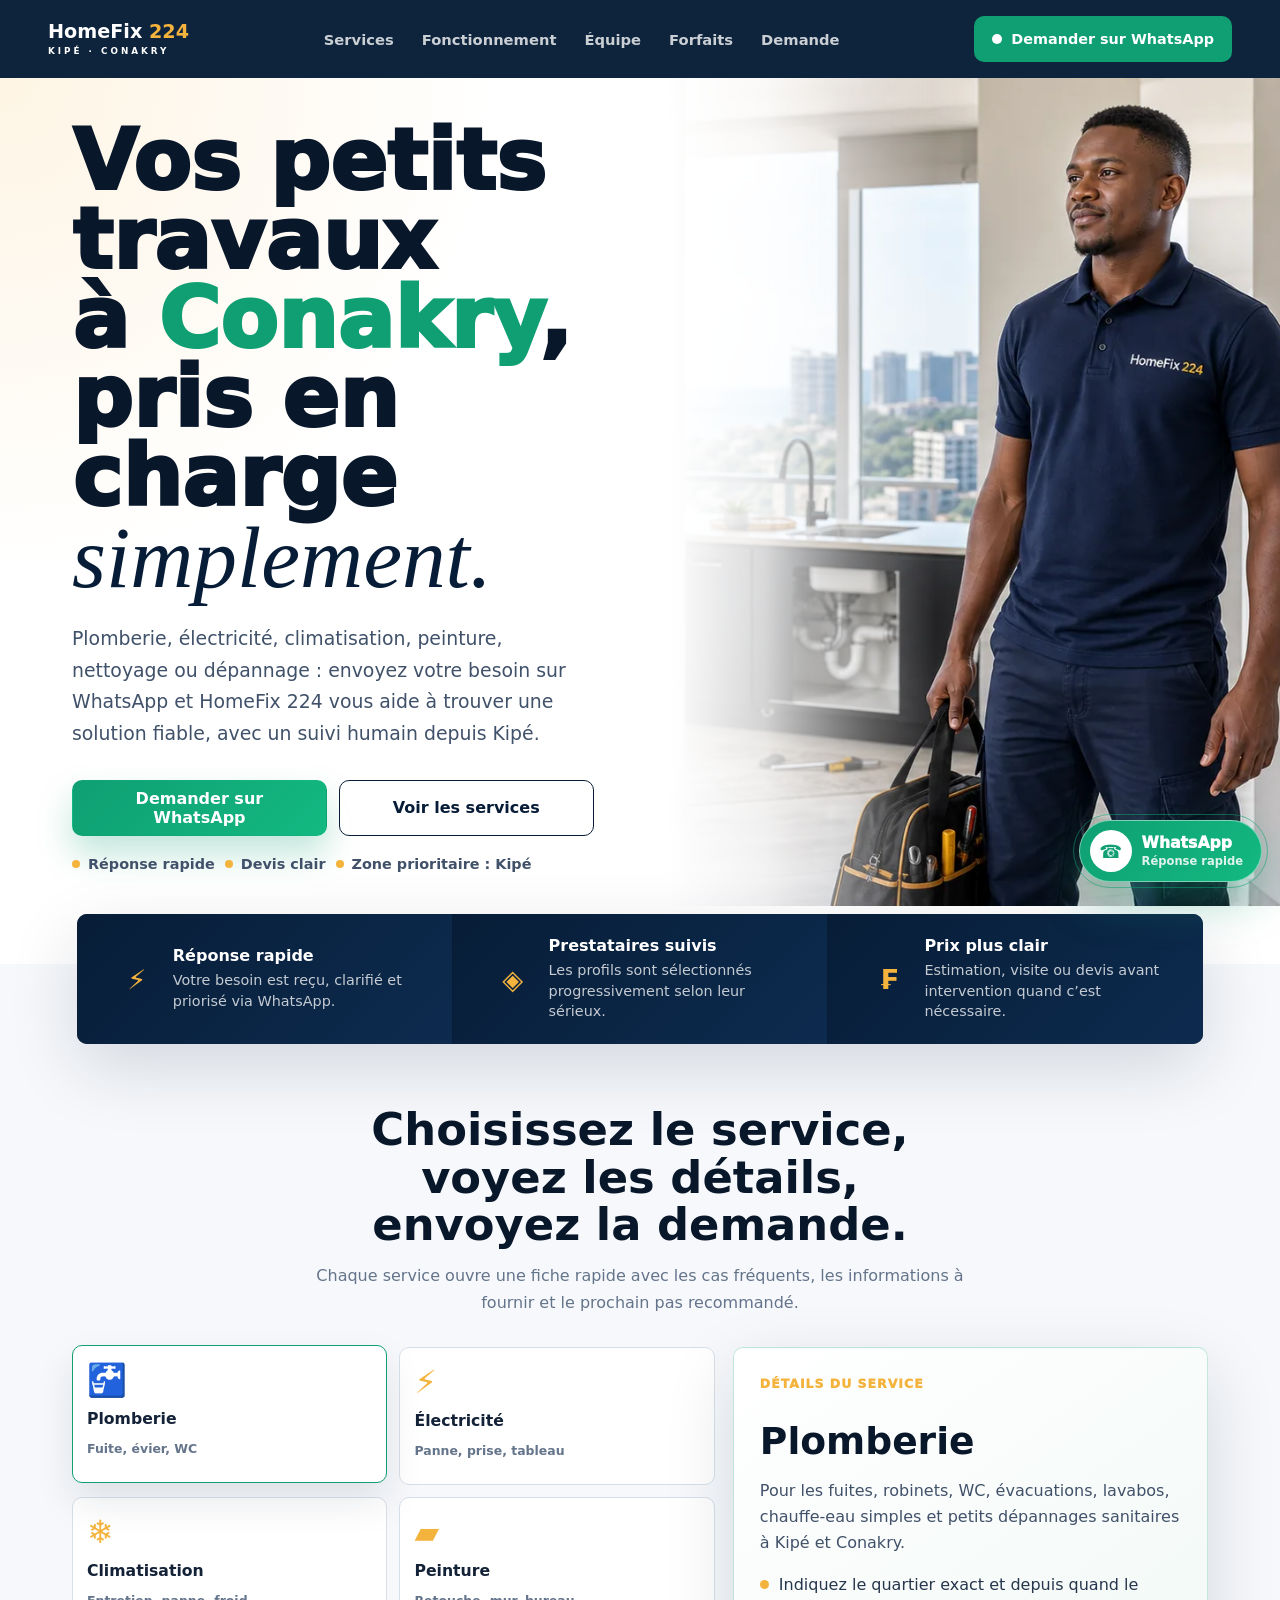
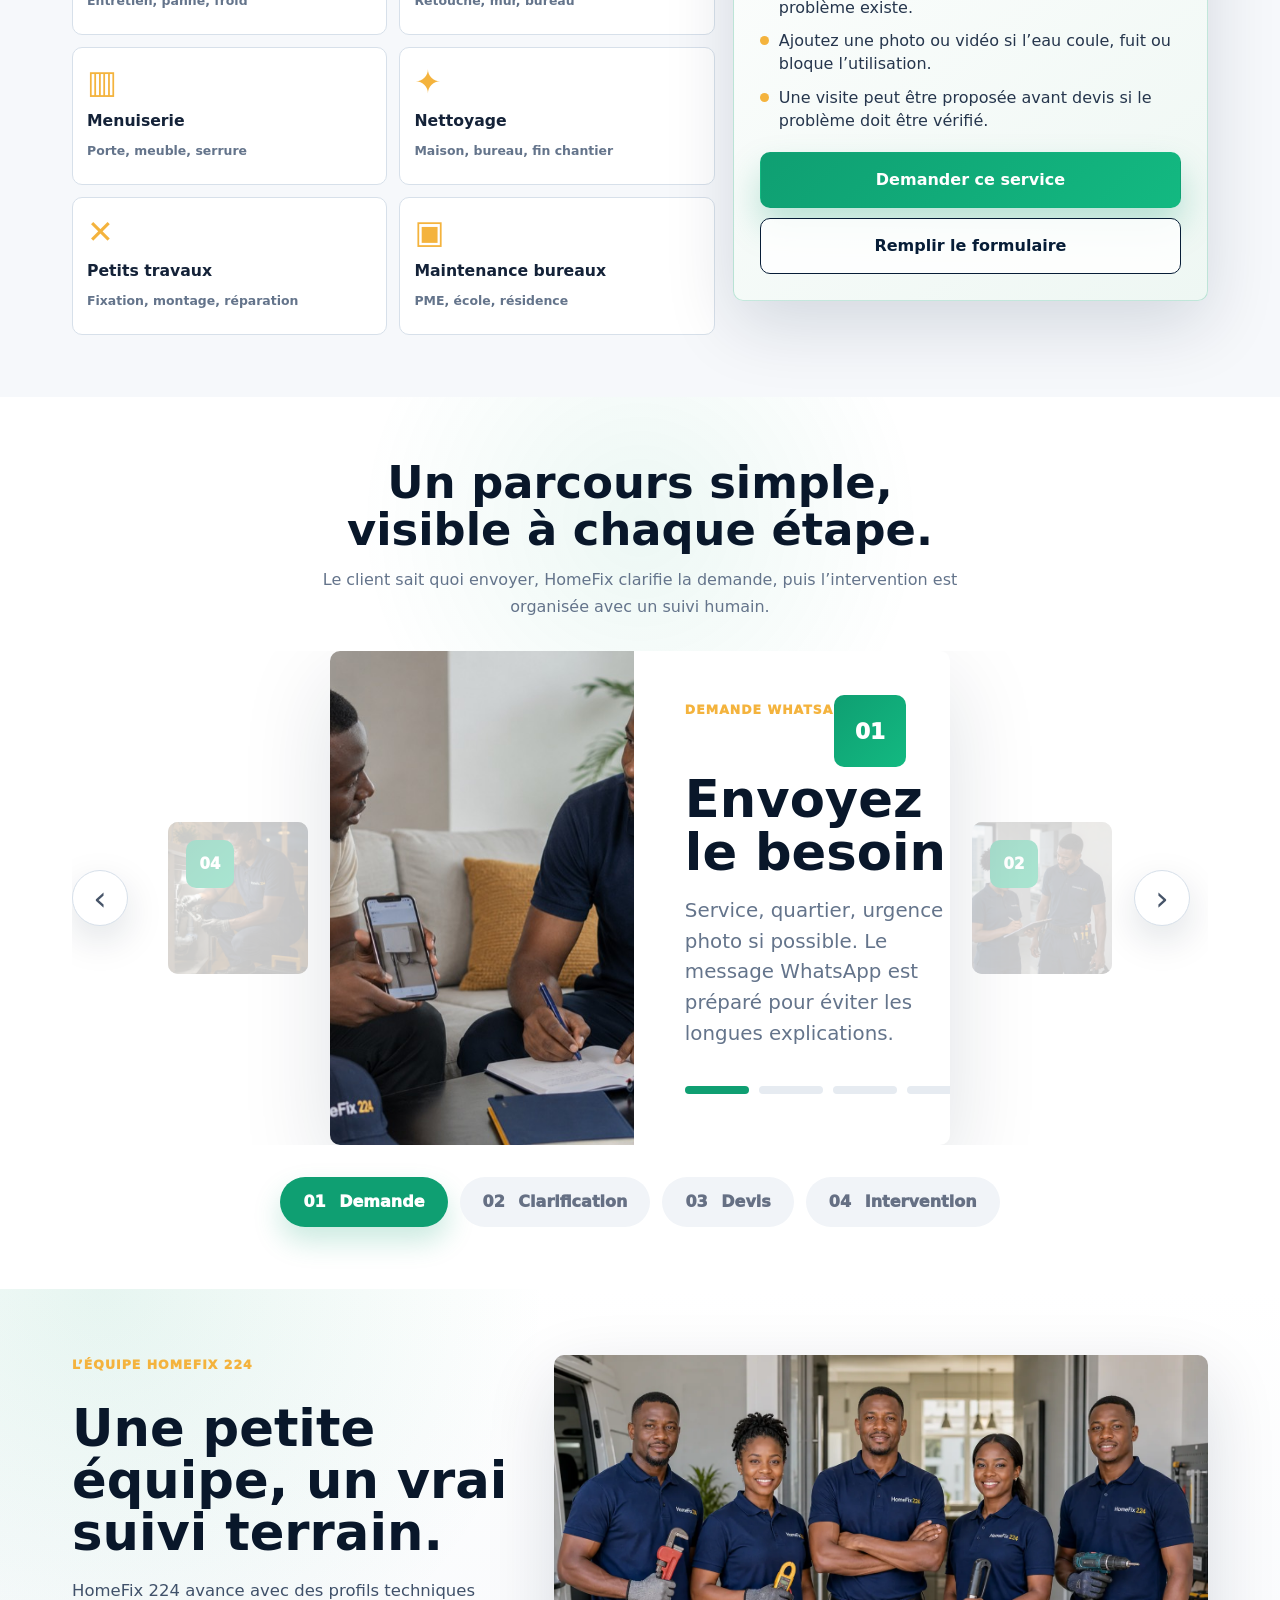
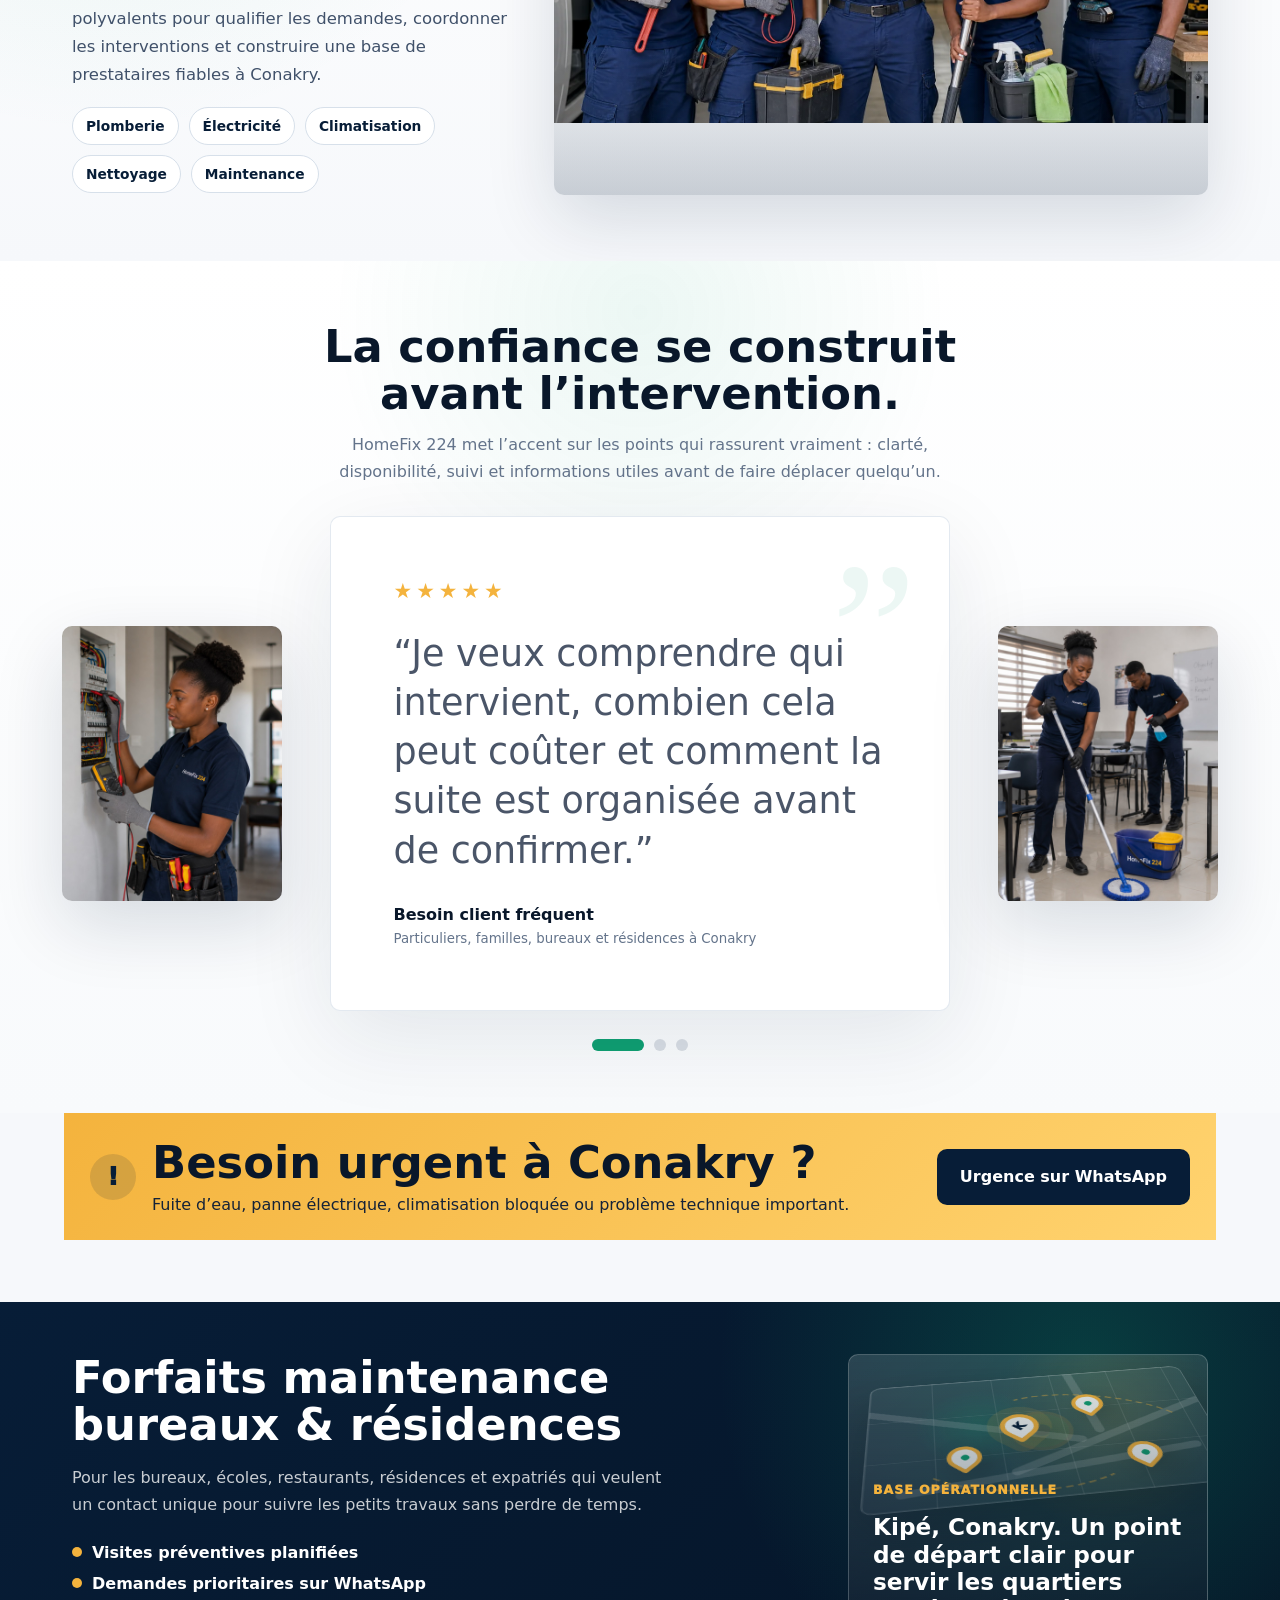
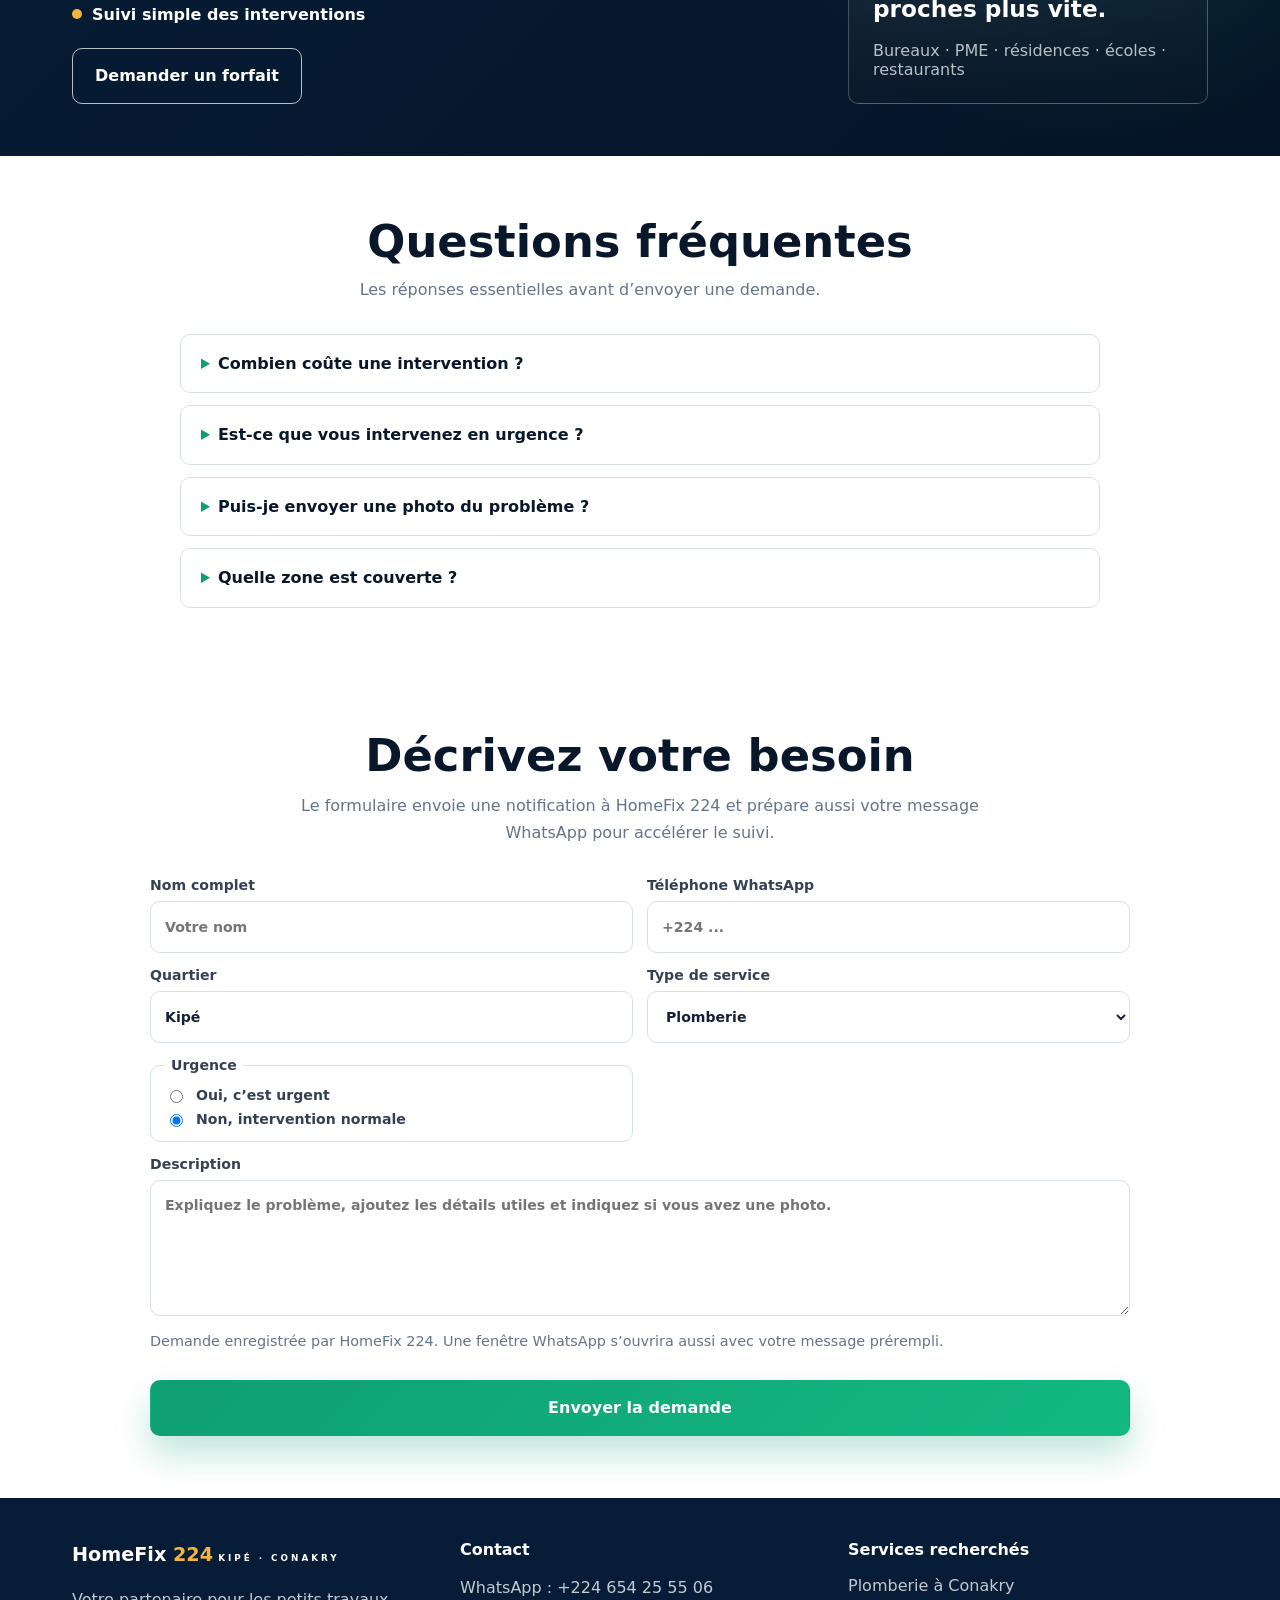
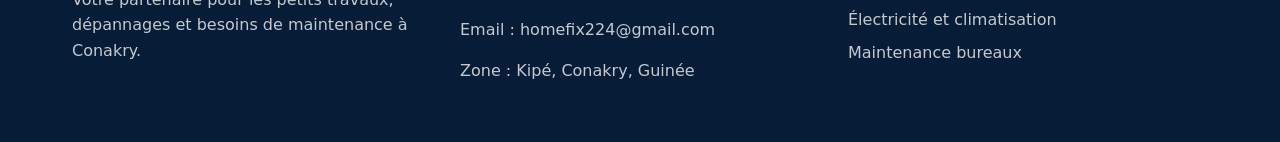
==== commit e97afb49: "Animate process and trust sliders" ====
--- a/index.html
+++ b/index.html
@@ -322,6 +322,7 @@
         <div class="proof-layout">
           <figure class="proof-photo proof-photo-left" aria-hidden="true">
             <img
+              data-proof-left-image
               src="assets/homefix-proof-tech.jpg"
               alt=""
               width="841"
@@ -329,19 +330,20 @@
               loading="lazy"
             />
           </figure>
-          <article class="proof-card">
-            <span class="proof-rating" aria-hidden="true">★★★★★</span>
-            <p>
+          <article class="proof-card" aria-live="polite">
+            <span class="proof-rating" data-proof-rating aria-hidden="true">★★★★★</span>
+            <p data-proof-quote>
               “Je veux comprendre qui intervient, combien cela peut coûter et comment la suite
               est organisée avant de confirmer.”
             </p>
             <div>
-              <strong>Besoin client fréquent</strong>
-              <small>Particuliers, familles, bureaux et résidences à Conakry</small>
+              <strong data-proof-title>Besoin client fréquent</strong>
+              <small data-proof-meta>Particuliers, familles, bureaux et résidences à Conakry</small>
             </div>
           </article>
           <figure class="proof-photo proof-photo-right" aria-hidden="true">
             <img
+              data-proof-right-image
               src="assets/homefix-proof-maintenance.jpg"
               alt=""
               width="960"
@@ -350,11 +352,10 @@
             />
           </figure>
         </div>
-        <div class="proof-dots" aria-hidden="true">
-          <span></span>
-          <span></span>
-          <span class="is-active"></span>
-          <span></span>
+        <div class="proof-dots" role="tablist" aria-label="Situations de confiance HomeFix 224">
+          <button class="is-active" type="button" data-proof-step="0" aria-label="Besoin client fréquent"></button>
+          <button type="button" data-proof-step="1" aria-label="Suivi PME et bureaux"></button>
+          <button type="button" data-proof-step="2" aria-label="Intervention mieux préparée"></button>
         </div>
       </section>
 
--- a/styles.css
+++ b/styles.css
@@ -734,6 +734,7 @@
   grid-template-columns: minmax(0, 0.96fr) minmax(0, 1fr);
   min-height: 360px;
   overflow: hidden;
+  transform-origin: center;
 }
 
 .process-focus-media {
@@ -814,8 +815,8 @@
 }
 
 .process-peek {
+  aspect-ratio: 1 / 1.08;
   border-radius: var(--radius);
-  height: 260px;
   opacity: 0.36;
   overflow: hidden;
   position: relative;
@@ -891,6 +892,19 @@
   color: #fff;
 }
 
+.process-slider.is-animating .process-focus {
+  animation: slideCardIn 0.46s ease both;
+}
+
+.process-slider.is-animating .process-focus-media img,
+.process-slider.is-animating .process-peek img {
+  animation: imageDriftIn 0.56s ease both;
+}
+
+.process-slider.is-animating .process-focus-copy > * {
+  animation: copyFadeIn 0.44s ease both;
+}
+
 .proof-section {
   background:
     radial-gradient(circle at 50% 6%, rgba(15, 159, 114, 0.08), transparent 30%),
@@ -901,7 +915,7 @@
 .proof-layout {
   align-items: center;
   display: grid;
-  grid-template-columns: minmax(180px, 0.28fr) minmax(0, 0.9fr) minmax(180px, 0.28fr);
+  grid-template-columns: minmax(220px, 0.32fr) minmax(0, 0.9fr) minmax(220px, 0.32fr);
   gap: clamp(18px, 3vw, 42px);
   margin: 0 auto;
   max-width: 1260px;
@@ -965,19 +979,21 @@
 }
 
 .proof-photo {
+  aspect-ratio: 4 / 5;
   border-radius: var(--radius);
   box-shadow: var(--shadow);
-  height: 350px;
+  height: auto;
   margin: 0;
   overflow: hidden;
+  width: 100%;
 }
 
 .proof-photo-left {
-  transform: translateX(-16px);
+  transform: translateX(-10px);
 }
 
 .proof-photo-right {
-  transform: translateX(16px);
+  transform: translateX(10px);
 }
 
 .proof-dots {
@@ -987,16 +1003,32 @@
   margin-top: 28px;
 }
 
-.proof-dots span {
+.proof-dots button {
   background: #d7dce3;
+  border: 0;
   border-radius: 999px;
+  cursor: pointer;
   height: 12px;
+  padding: 0;
+  transition: background 0.2s ease, width 0.2s ease, transform 0.2s ease;
   width: 12px;
 }
 
-.proof-dots span.is-active {
+.proof-dots button.is-active {
   background: var(--green);
   width: 52px;
+}
+
+.proof-dots button:hover {
+  transform: translateY(-1px);
+}
+
+.proof-section.is-animating .proof-card {
+  animation: slideCardIn 0.46s ease both;
+}
+
+.proof-section.is-animating .proof-photo {
+  animation: proofPhotoIn 0.56s ease both;
 }
 
 .urgent-band {
@@ -1575,6 +1607,50 @@
   }
 }
 
+@keyframes slideCardIn {
+  from {
+    opacity: 0.96;
+    transform: translateX(22px) scale(0.985);
+  }
+  to {
+    opacity: 1;
+    transform: translateX(0) scale(1);
+  }
+}
+
+@keyframes imageDriftIn {
+  from {
+    opacity: 0.88;
+    transform: scale(1.045) translateX(18px);
+  }
+  to {
+    opacity: 1;
+    transform: scale(1) translateX(0);
+  }
+}
+
+@keyframes copyFadeIn {
+  from {
+    opacity: 0.74;
+    transform: translateY(12px);
+  }
+  to {
+    opacity: 1;
+    transform: translateY(0);
+  }
+}
+
+@keyframes proofPhotoIn {
+  from {
+    opacity: 0.86;
+    transform: translateY(10px) scale(0.985);
+  }
+  to {
+    opacity: 1;
+    transform: translateY(0) scale(1);
+  }
+}
+
 @keyframes pulseRing {
   0% {
     opacity: 0.7;
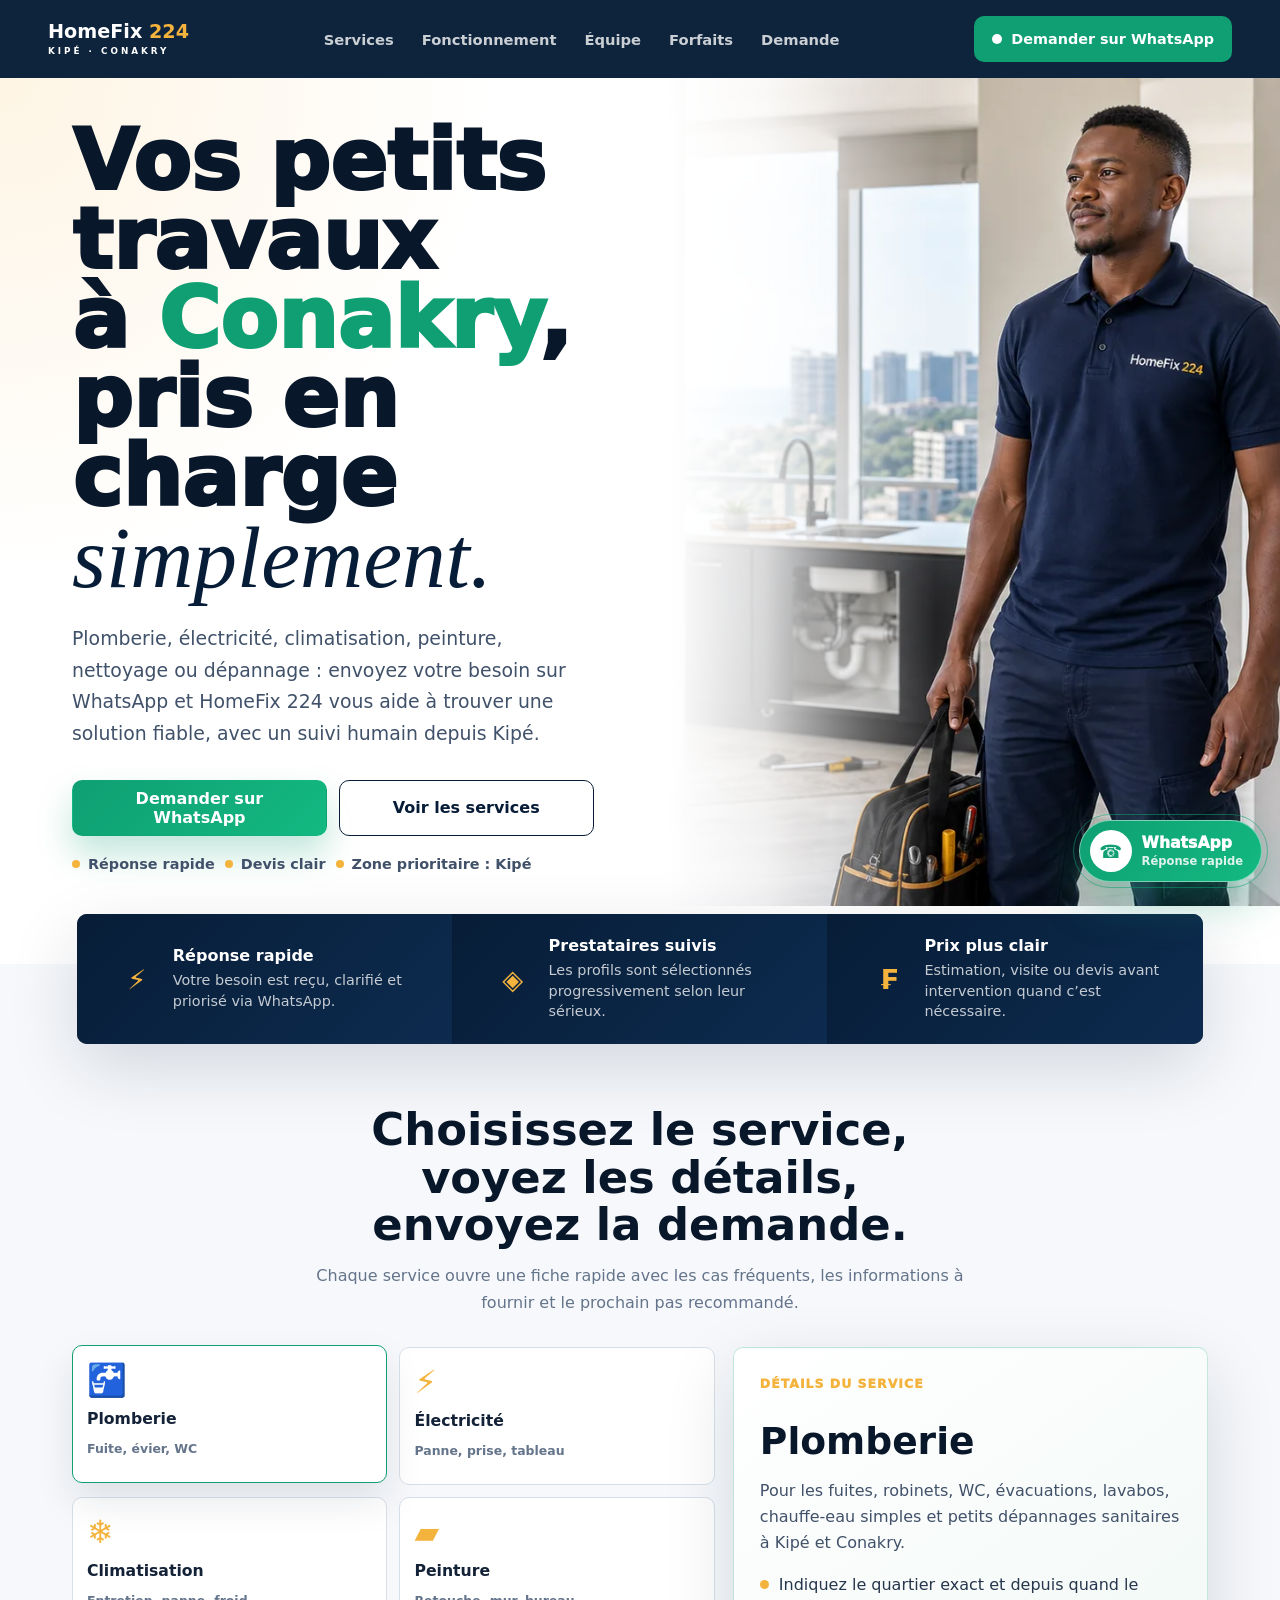
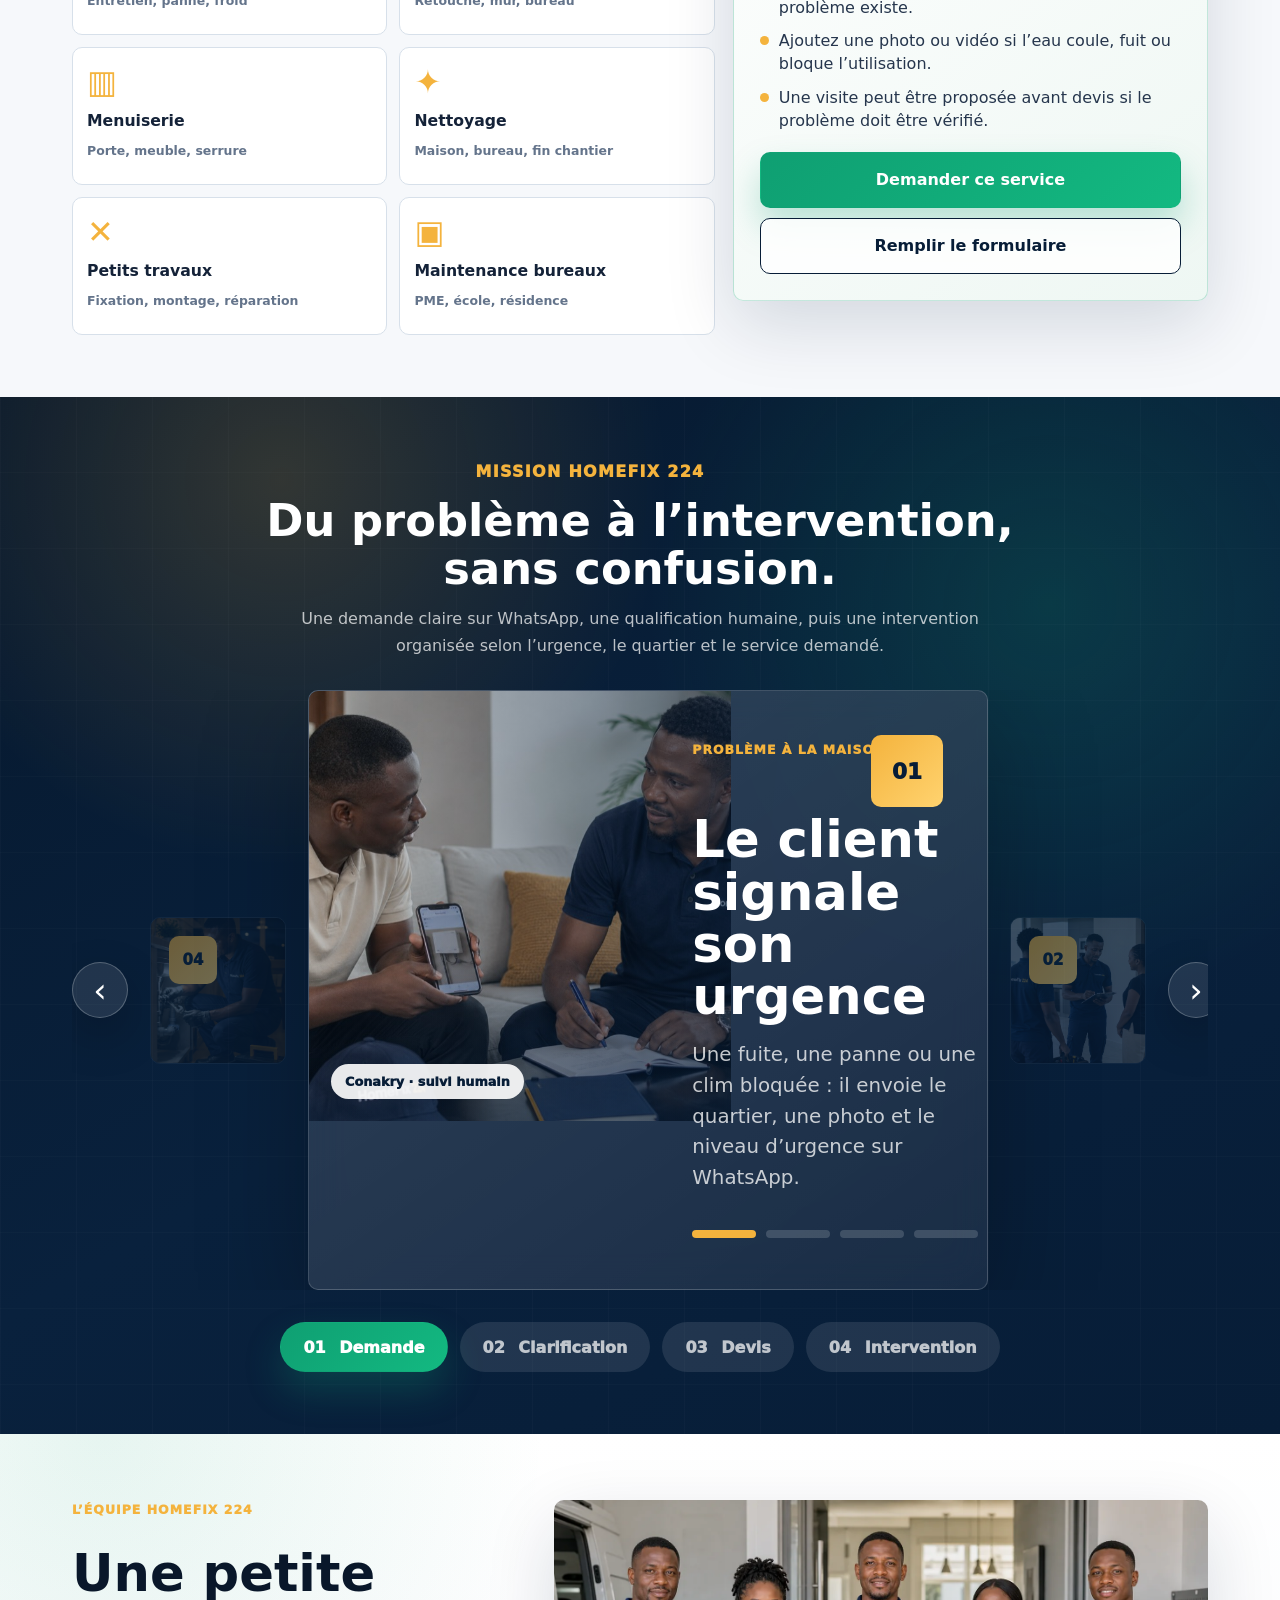
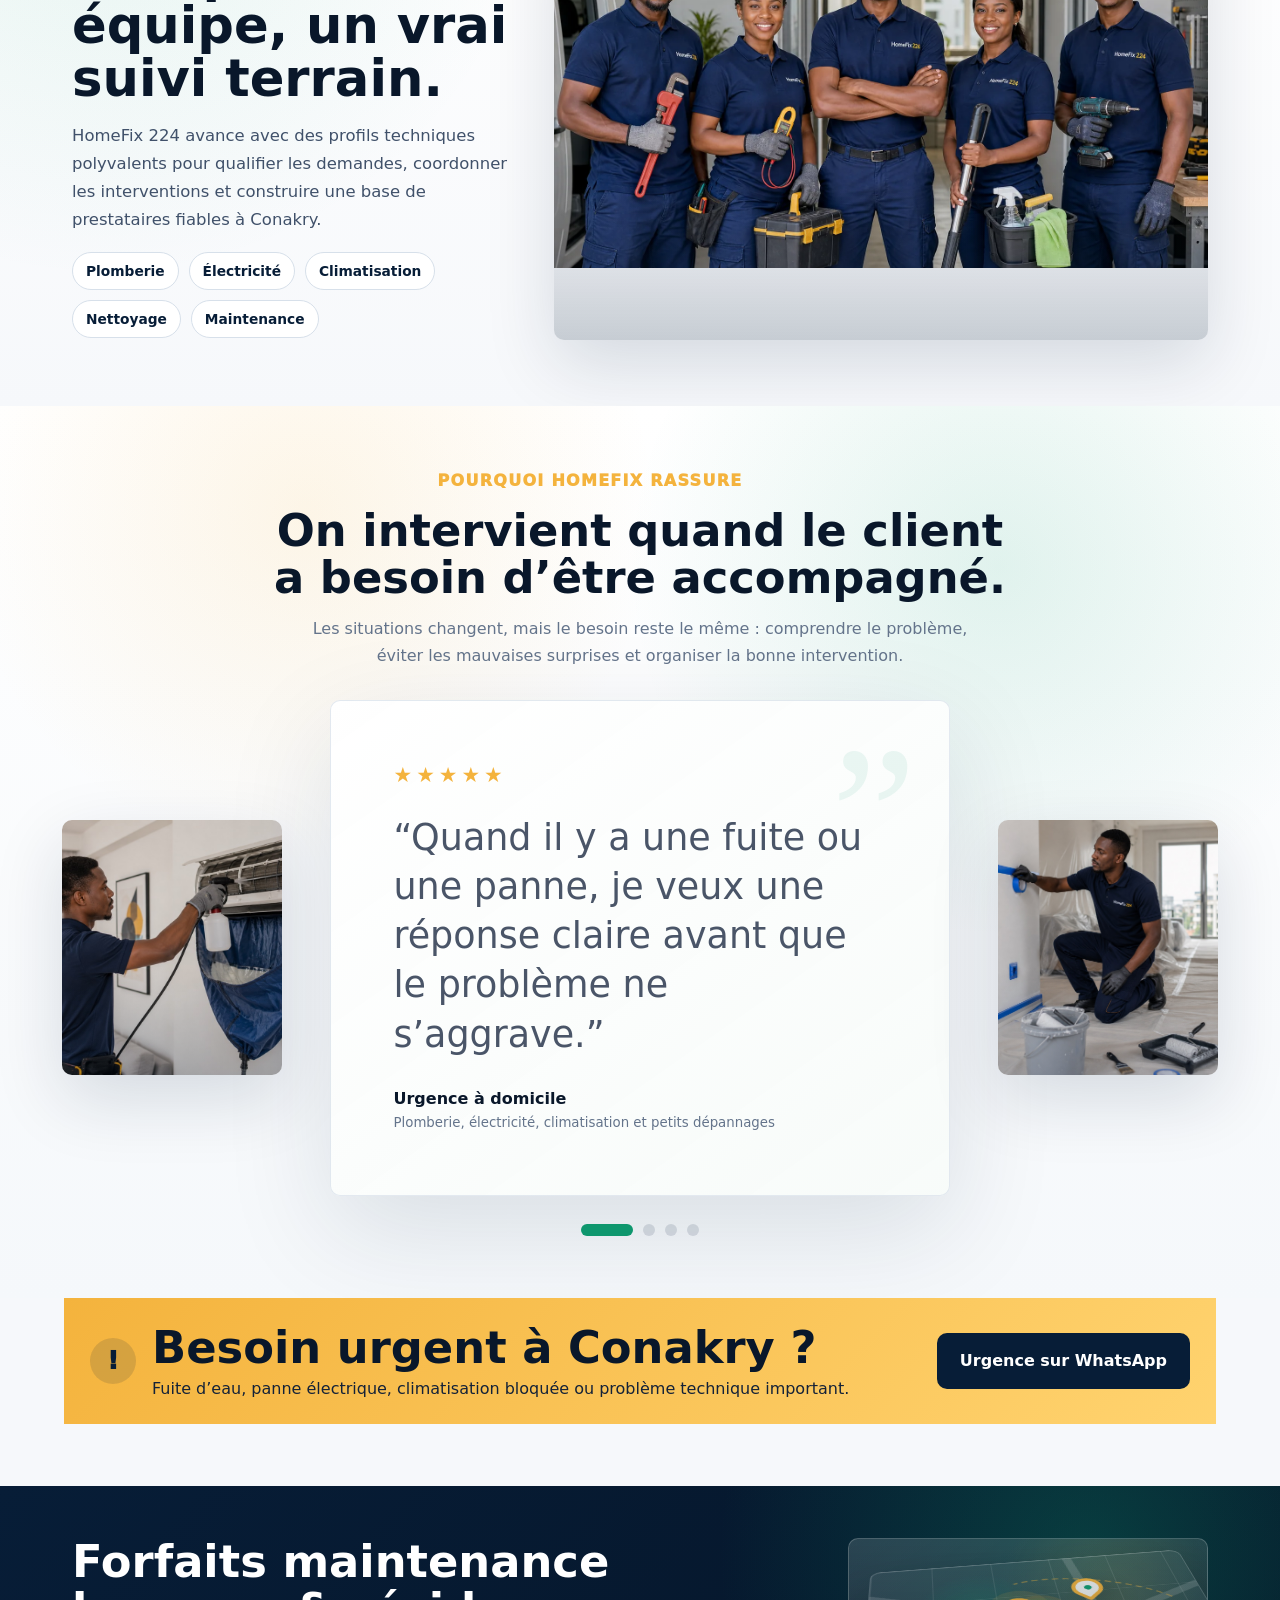
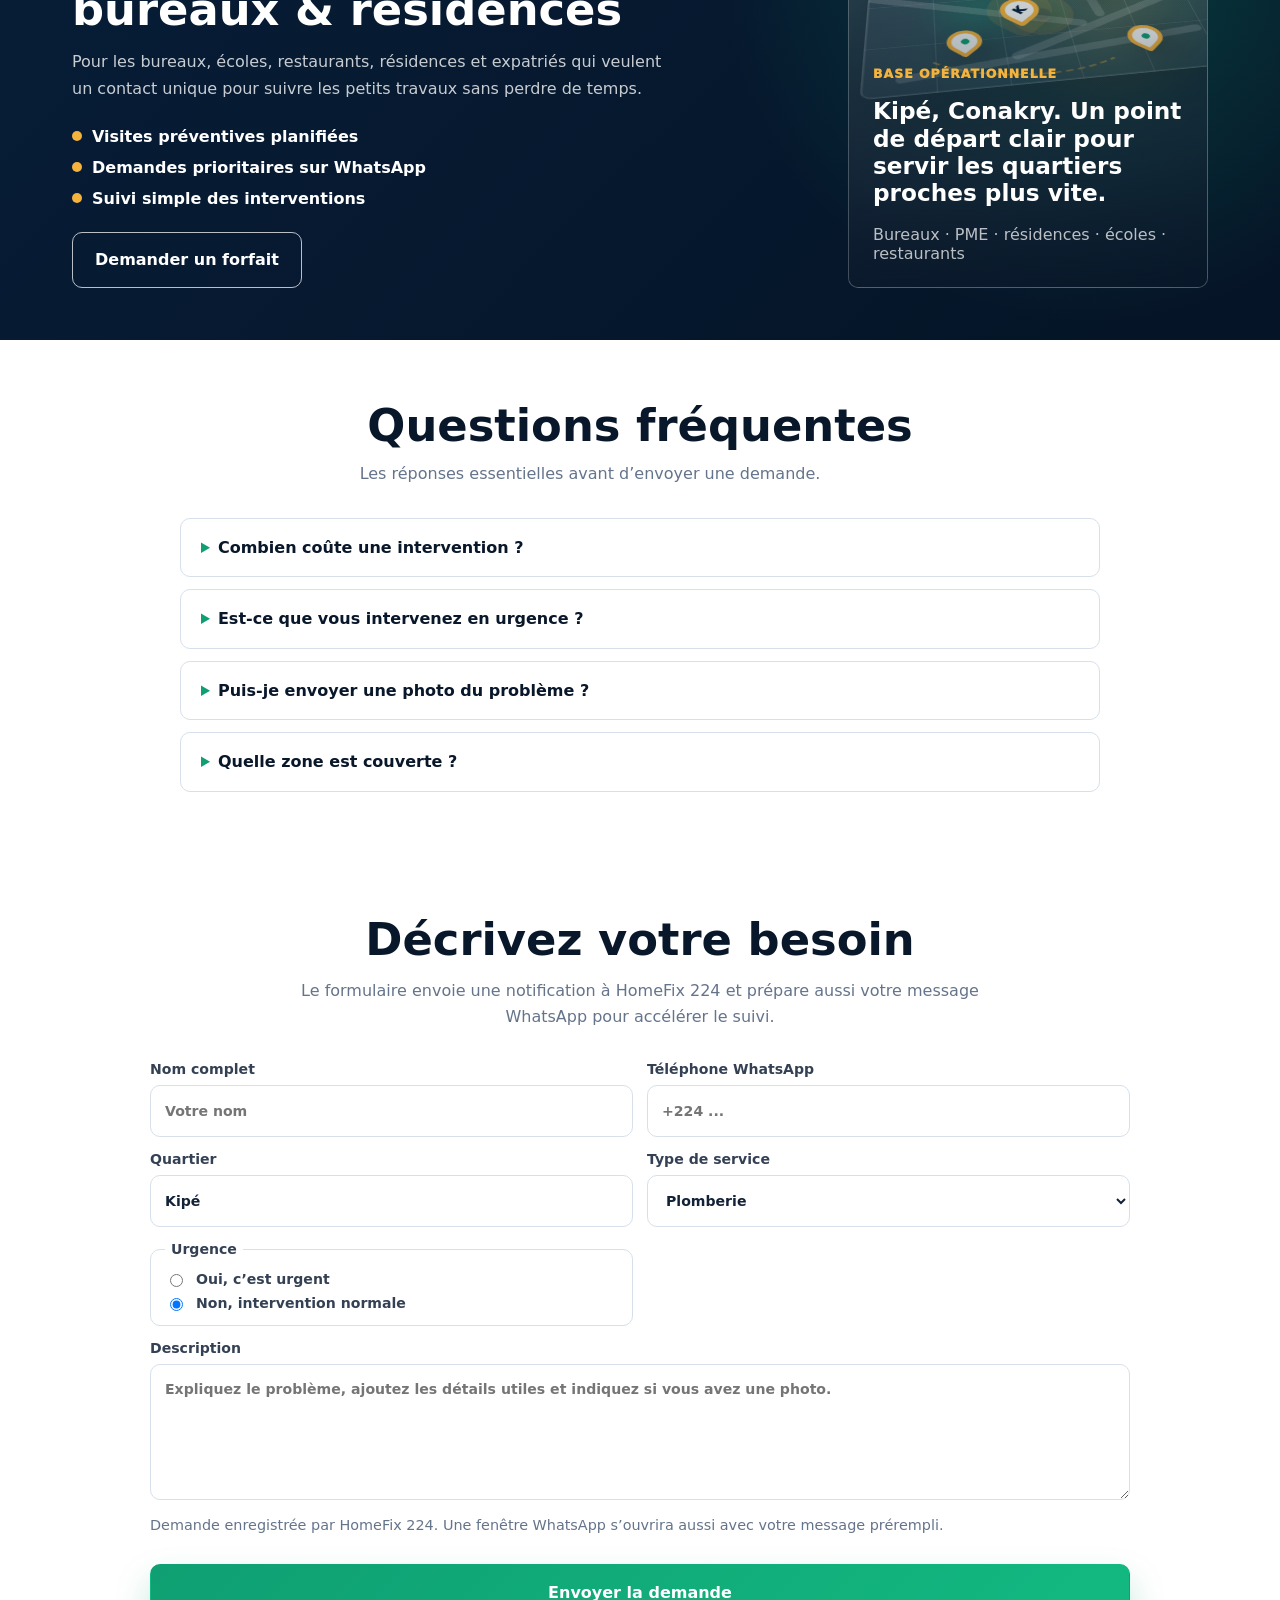
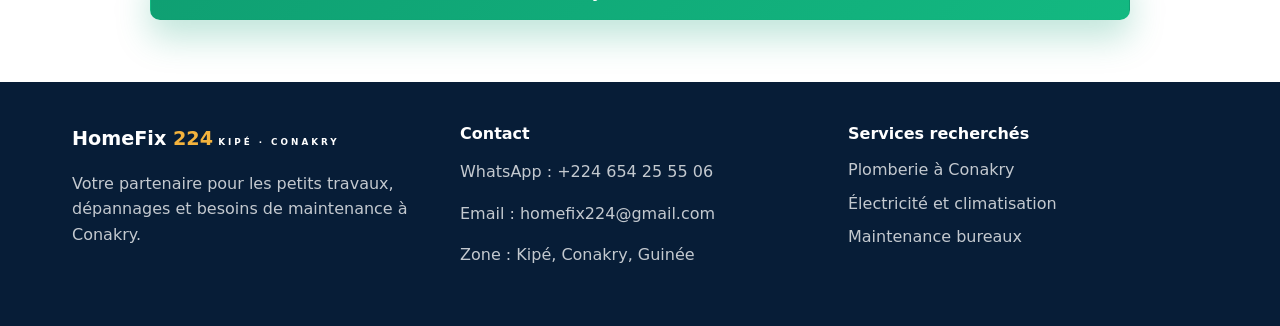
==== commit 0c662b26: "Polish premium sliders with distinct mission visuals" ====
--- a/index.html
+++ b/index.html
@@ -227,10 +227,11 @@
 
       <section class="section process process-story reveal" id="process">
         <div class="section-heading">
-          <h2>Un parcours simple, visible à chaque étape.</h2>
-          <p>
-            Le client sait quoi envoyer, HomeFix clarifie la demande, puis l’intervention
-            est organisée avec un suivi humain.
+          <p class="panel-label">Mission HomeFix 224</p>
+          <h2>Du problème à l’intervention, sans confusion.</h2>
+          <p>
+            Une demande claire sur WhatsApp, une qualification humaine, puis une intervention
+            organisée selon l’urgence, le quartier et le service demandé.
           </p>
         </div>
         <div class="process-slider" data-process-slider>
@@ -249,6 +250,7 @@
                 height="799"
                 loading="lazy"
               />
+              <span class="process-media-chip">Conakry · suivi humain</span>
             </div>
             <div class="process-focus-copy">
               <span class="process-step-badge" data-process-number>01</span>
@@ -313,10 +315,11 @@
 
       <section class="section proof-section reveal" id="confiance">
         <div class="section-heading">
-          <h2>La confiance se construit avant l’intervention.</h2>
-          <p>
-            HomeFix 224 met l’accent sur les points qui rassurent vraiment : clarté,
-            disponibilité, suivi et informations utiles avant de faire déplacer quelqu’un.
+          <p class="panel-label">Pourquoi HomeFix rassure</p>
+          <h2>On intervient quand le client a besoin d’être accompagné.</h2>
+          <p>
+            Les situations changent, mais le besoin reste le même : comprendre le problème,
+            éviter les mauvaises surprises et organiser la bonne intervention.
           </p>
         </div>
         <div class="proof-layout">
@@ -354,8 +357,9 @@
         </div>
         <div class="proof-dots" role="tablist" aria-label="Situations de confiance HomeFix 224">
           <button class="is-active" type="button" data-proof-step="0" aria-label="Besoin client fréquent"></button>
-          <button type="button" data-proof-step="1" aria-label="Suivi PME et bureaux"></button>
-          <button type="button" data-proof-step="2" aria-label="Intervention mieux préparée"></button>
+          <button type="button" data-proof-step="1" aria-label="Équipe identifiable"></button>
+          <button type="button" data-proof-step="2" aria-label="Suivi PME et bureaux"></button>
+          <button type="button" data-proof-step="3" aria-label="Intervention mieux préparée"></button>
         </div>
       </section>
 
--- a/styles.css
+++ b/styles.css
@@ -711,36 +711,71 @@
 
 .process {
   background:
-    radial-gradient(circle at 50% 14%, rgba(15, 159, 114, 0.08), transparent 28%),
-    #fff;
+    radial-gradient(circle at 22% 8%, rgba(244, 179, 61, 0.18), transparent 28%),
+    radial-gradient(circle at 82% 20%, rgba(15, 159, 114, 0.2), transparent 30%),
+    linear-gradient(150deg, #06182d 0%, #09213d 52%, #071d37 100%);
+  color: #fff;
+  overflow: hidden;
+  position: relative;
+}
+
+.process::before {
+  background:
+    linear-gradient(90deg, rgba(255, 255, 255, 0.045) 1px, transparent 1px),
+    linear-gradient(0deg, rgba(255, 255, 255, 0.035) 1px, transparent 1px);
+  background-size: 76px 76px;
+  content: "";
+  inset: 0;
+  opacity: 0.5;
+  pointer-events: none;
+  position: absolute;
+}
+
+.process > * {
+  position: relative;
+  z-index: 1;
+}
+
+.process .section-heading h2 {
+  color: #fff;
+}
+
+.process .section-heading p:not(.panel-label) {
+  color: rgba(255, 255, 255, 0.72);
 }
 
 .process-slider {
   align-items: center;
   display: grid;
-  grid-template-columns: auto minmax(140px, 0.3fr) minmax(620px, 1.15fr) minmax(140px, 0.3fr) auto;
+  grid-template-columns: auto minmax(136px, 0.26fr) minmax(680px, 1.2fr) minmax(136px, 0.26fr) auto;
   gap: clamp(12px, 2vw, 22px);
   margin: 0 auto;
-  max-width: 1320px;
+  max-width: 1360px;
   overflow: hidden;
   position: relative;
 }
 
 .process-focus {
-  background: #fff;
+  background:
+    linear-gradient(145deg, rgba(255, 255, 255, 0.16), rgba(255, 255, 255, 0.07)),
+    rgba(7, 29, 55, 0.58);
+  border: 1px solid rgba(255, 255, 255, 0.16);
   border-radius: var(--radius);
-  box-shadow: 0 30px 90px rgba(7, 29, 55, 0.13);
+  box-shadow: 0 34px 110px rgba(0, 0, 0, 0.28);
+  backdrop-filter: blur(18px);
   display: grid;
   grid-template-columns: minmax(0, 0.96fr) minmax(0, 1fr);
-  min-height: 360px;
+  min-height: 430px;
   overflow: hidden;
   transform-origin: center;
 }
 
 .process-focus-media {
-  min-height: 360px;
+  aspect-ratio: 1 / 1.02;
+  min-height: 430px;
   min-width: 0;
   overflow: hidden;
+  position: relative;
 }
 
 .process-focus-media img,
@@ -752,6 +787,29 @@
   width: 100%;
 }
 
+.process-focus-media::after {
+  background:
+    linear-gradient(90deg, rgba(7, 29, 55, 0.08), rgba(7, 29, 55, 0.52)),
+    linear-gradient(0deg, rgba(7, 29, 55, 0.42), transparent 38%);
+  content: "";
+  inset: 0;
+  pointer-events: none;
+  position: absolute;
+}
+
+.process-media-chip {
+  background: rgba(255, 255, 255, 0.9);
+  border-radius: 999px;
+  bottom: 22px;
+  color: var(--navy);
+  font-size: 0.8rem;
+  font-weight: 950;
+  left: 22px;
+  padding: 10px 14px;
+  position: absolute;
+  z-index: 2;
+}
+
 .process-focus-copy {
   align-content: center;
   display: grid;
@@ -763,9 +821,9 @@
 
 .process-step-badge,
 .process-peek span {
-  background: linear-gradient(135deg, var(--green), var(--green-2));
+  background: linear-gradient(135deg, var(--amber), #ffd36f);
   border-radius: var(--radius);
-  color: #fff;
+  color: var(--navy);
   display: grid;
   font-size: 1.35rem;
   font-weight: 950;
@@ -781,7 +839,7 @@
 }
 
 .process-focus h3 {
-  color: var(--ink);
+  color: #fff;
   font-size: clamp(2.1rem, 4vw, 3.35rem);
   line-height: 1.02;
   margin: 26px 0 0;
@@ -790,7 +848,7 @@
 }
 
 .process-focus-copy > p:not(.panel-label) {
-  color: var(--muted);
+  color: rgba(255, 255, 255, 0.76);
   font-size: clamp(1rem, 2vw, 1.24rem);
   line-height: 1.55;
   margin: 0;
@@ -804,26 +862,27 @@
 }
 
 .process-progress span {
-  background: #e6ebf1;
+  background: rgba(255, 255, 255, 0.16);
   border-radius: 999px;
   height: 8px;
   width: 64px;
 }
 
 .process-progress span.is-active {
-  background: var(--green);
+  background: var(--amber);
 }
 
 .process-peek {
   aspect-ratio: 1 / 1.08;
+  border: 1px solid rgba(255, 255, 255, 0.1);
   border-radius: var(--radius);
-  opacity: 0.36;
+  opacity: 0.42;
   overflow: hidden;
   position: relative;
 }
 
 .process-peek::after {
-  background: rgba(255, 255, 255, 0.42);
+  background: rgba(7, 29, 55, 0.46);
   content: "";
   inset: 0;
   position: absolute;
@@ -840,11 +899,11 @@
 }
 
 .process-arrow {
-  background: #fff;
-  border: 1px solid var(--line);
+  background: rgba(255, 255, 255, 0.1);
+  border: 1px solid rgba(255, 255, 255, 0.24);
   border-radius: 999px;
-  box-shadow: 0 14px 38px rgba(7, 29, 55, 0.13);
-  color: #465468;
+  box-shadow: 0 18px 46px rgba(0, 0, 0, 0.22);
+  color: #fff;
   cursor: pointer;
   display: grid;
   font-size: 2.1rem;
@@ -856,8 +915,8 @@
 }
 
 .process-arrow:hover {
-  border-color: rgba(15, 159, 114, 0.34);
-  color: var(--green);
+  border-color: rgba(244, 179, 61, 0.6);
+  color: var(--amber);
   transform: translateY(-2px);
 }
 
@@ -871,10 +930,10 @@
 }
 
 .process-tabs button {
-  background: #f1f4f8;
+  background: rgba(255, 255, 255, 0.1);
   border: 1px solid transparent;
   border-radius: 999px;
-  color: #667084;
+  color: rgba(255, 255, 255, 0.72);
   cursor: pointer;
   font-weight: 950;
   min-height: 50px;
@@ -887,8 +946,8 @@
 }
 
 .process-tabs button.is-active {
-  background: var(--green);
-  box-shadow: 0 14px 28px rgba(15, 159, 114, 0.22);
+  background: linear-gradient(135deg, var(--green), var(--green-2));
+  box-shadow: 0 18px 36px rgba(15, 159, 114, 0.26);
   color: #fff;
 }
 
@@ -907,8 +966,9 @@
 
 .proof-section {
   background:
-    radial-gradient(circle at 50% 6%, rgba(15, 159, 114, 0.08), transparent 30%),
-    linear-gradient(180deg, #ffffff 0%, #f8fafc 100%);
+    radial-gradient(circle at 24% 12%, rgba(244, 179, 61, 0.12), transparent 28%),
+    radial-gradient(circle at 78% 18%, rgba(15, 159, 114, 0.12), transparent 30%),
+    linear-gradient(180deg, #ffffff 0%, #f5f8fb 100%);
   overflow: hidden;
 }
 
@@ -922,10 +982,11 @@
 }
 
 .proof-card {
-  background: #fff;
+  background:
+    linear-gradient(145deg, rgba(255, 255, 255, 0.98), rgba(247, 251, 249, 0.94));
   border: 1px solid rgba(215, 224, 234, 0.7);
   border-radius: var(--radius);
-  box-shadow: 0 26px 90px rgba(7, 29, 55, 0.09);
+  box-shadow: 0 34px 110px rgba(7, 29, 55, 0.12);
   min-height: 340px;
   overflow: hidden;
   padding: clamp(28px, 5vw, 62px);
@@ -979,13 +1040,22 @@
 }
 
 .proof-photo {
-  aspect-ratio: 4 / 5;
+  aspect-ratio: 1 / 1.16;
   border-radius: var(--radius);
   box-shadow: var(--shadow);
   height: auto;
   margin: 0;
   overflow: hidden;
+  position: relative;
   width: 100%;
+}
+
+.proof-photo::after {
+  background: linear-gradient(0deg, rgba(7, 29, 55, 0.18), transparent 42%);
+  content: "";
+  inset: 0;
+  pointer-events: none;
+  position: absolute;
 }
 
 .proof-photo-left {
@@ -1763,6 +1833,11 @@
     grid-template-columns: 0.9fr 1fr;
   }
 
+  .process-focus,
+  .process-focus-media {
+    min-height: 390px;
+  }
+
   .proof-layout {
     grid-template-columns: minmax(0, 1fr);
   }
@@ -1835,9 +1910,11 @@
   .process-focus {
     border-radius: var(--radius);
     grid-template-columns: 1fr;
+    min-height: 0;
   }
 
   .process-focus-media {
+    aspect-ratio: 1.2 / 1;
     min-height: 240px;
   }
 
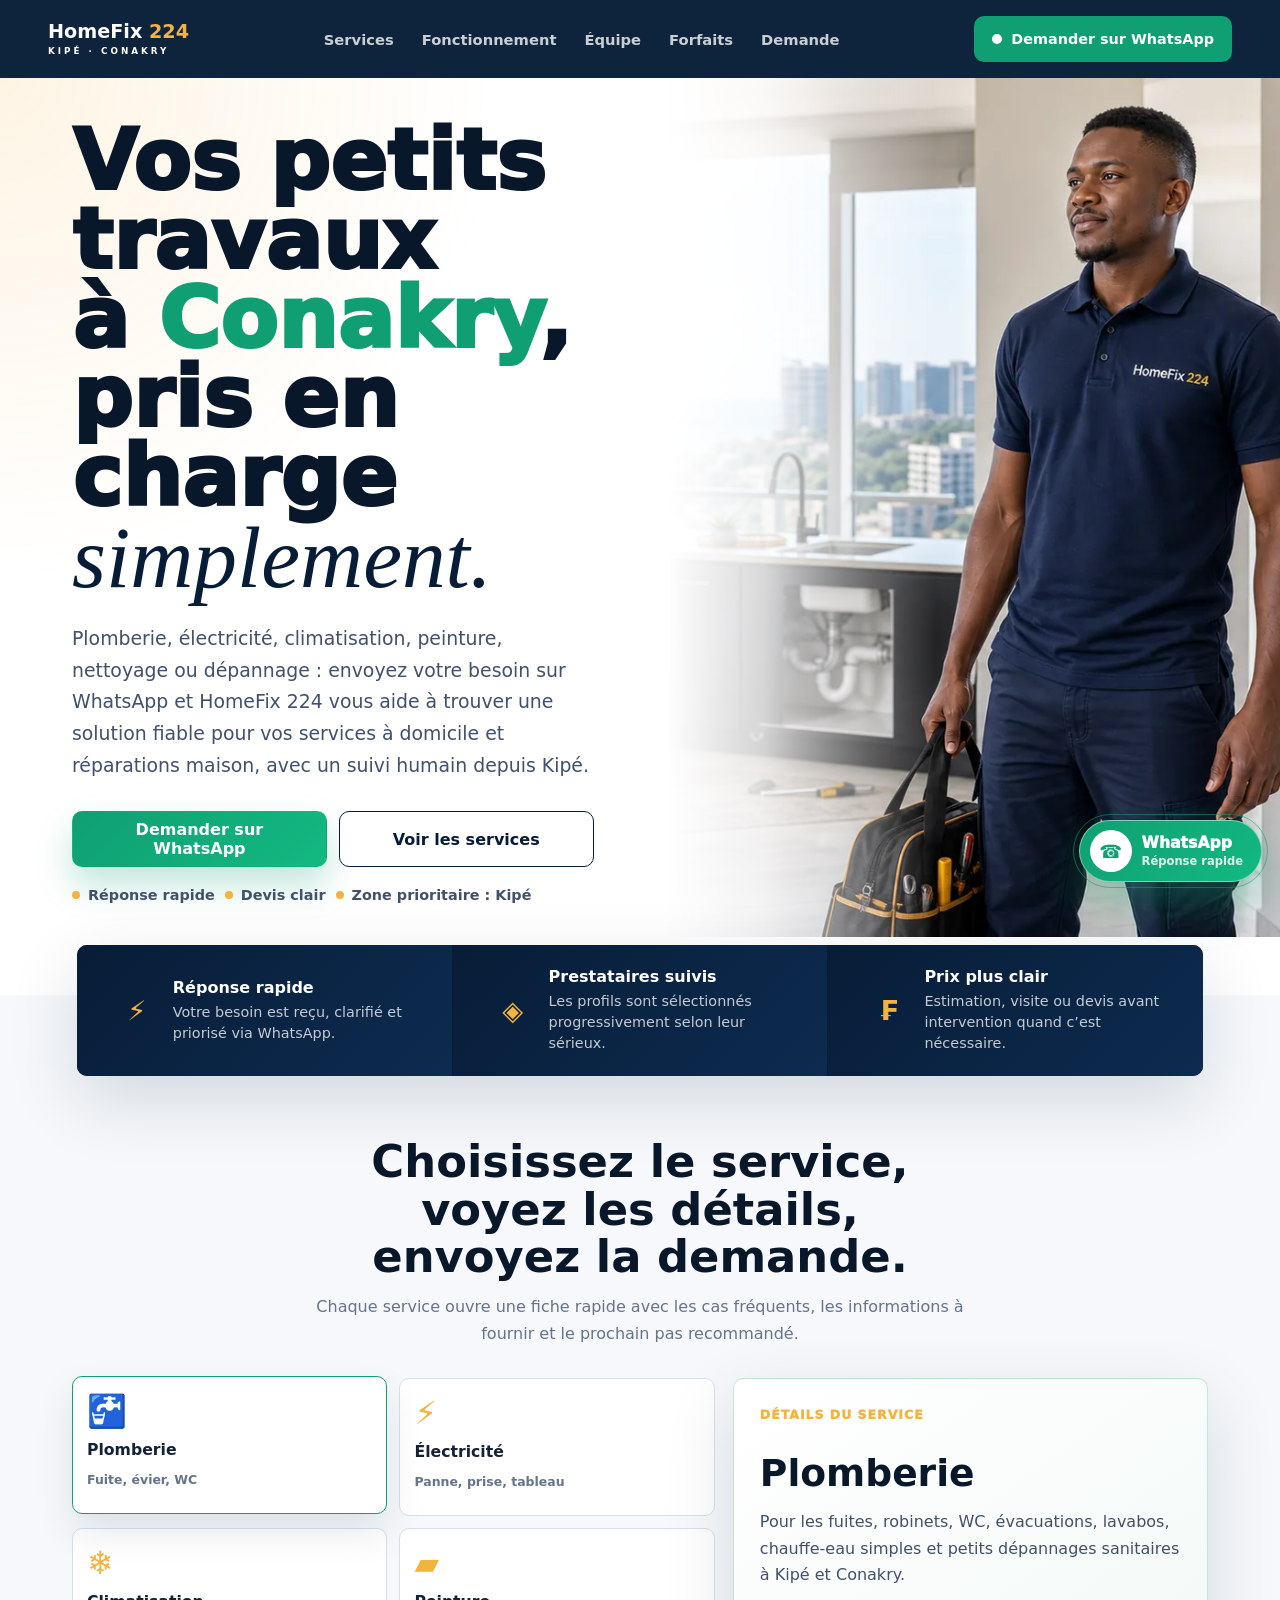
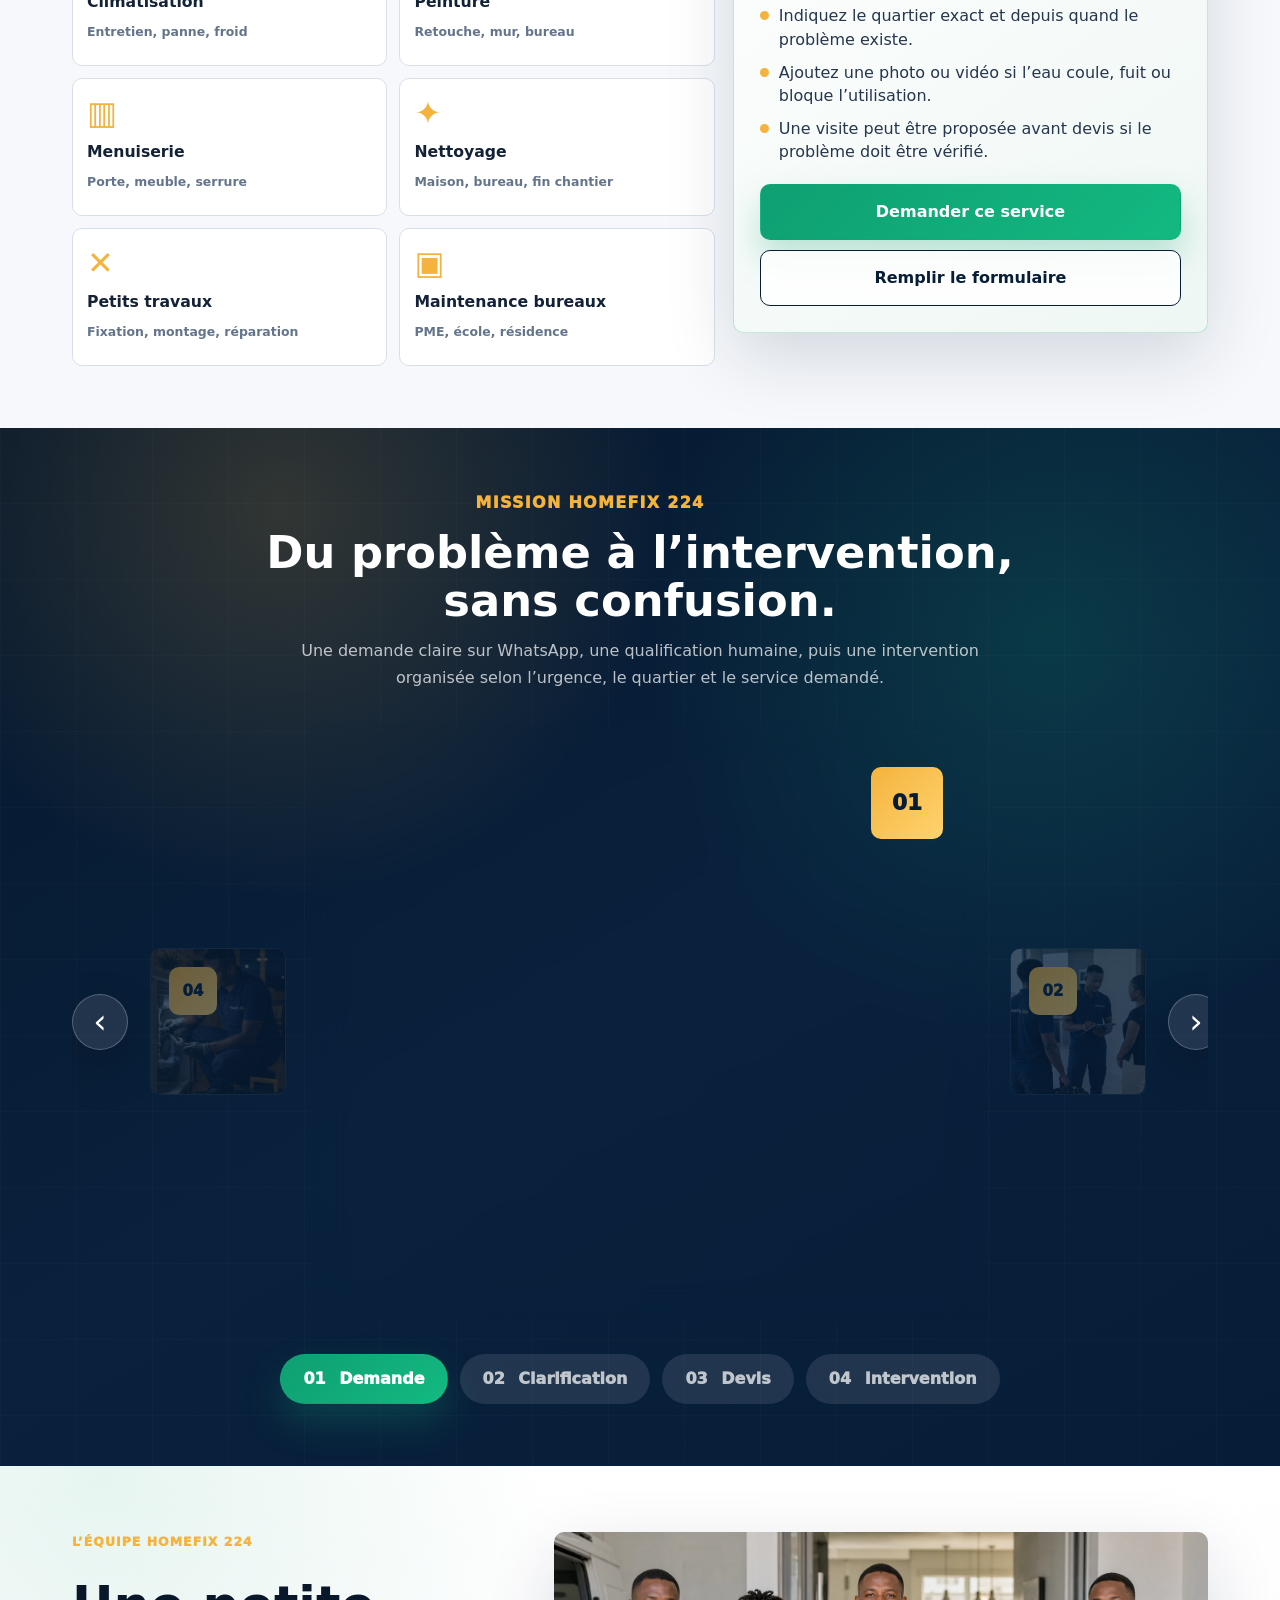
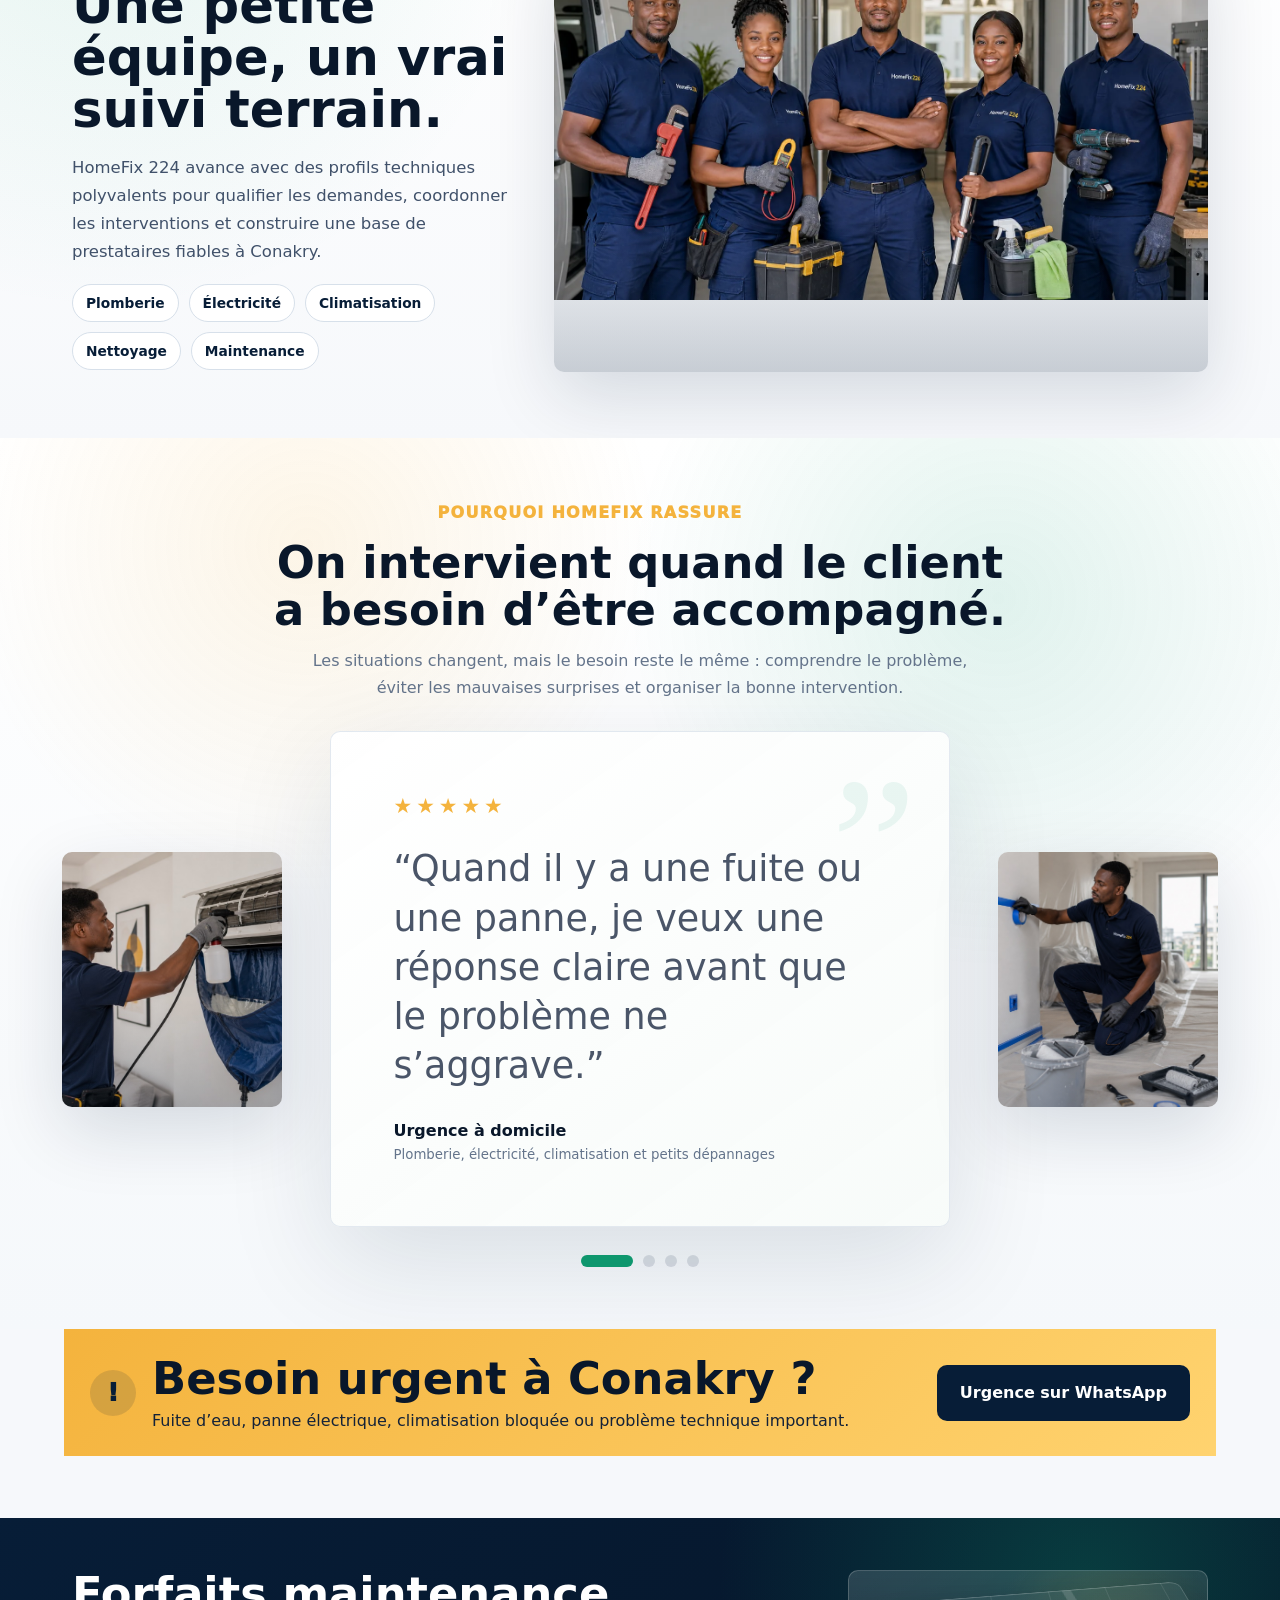
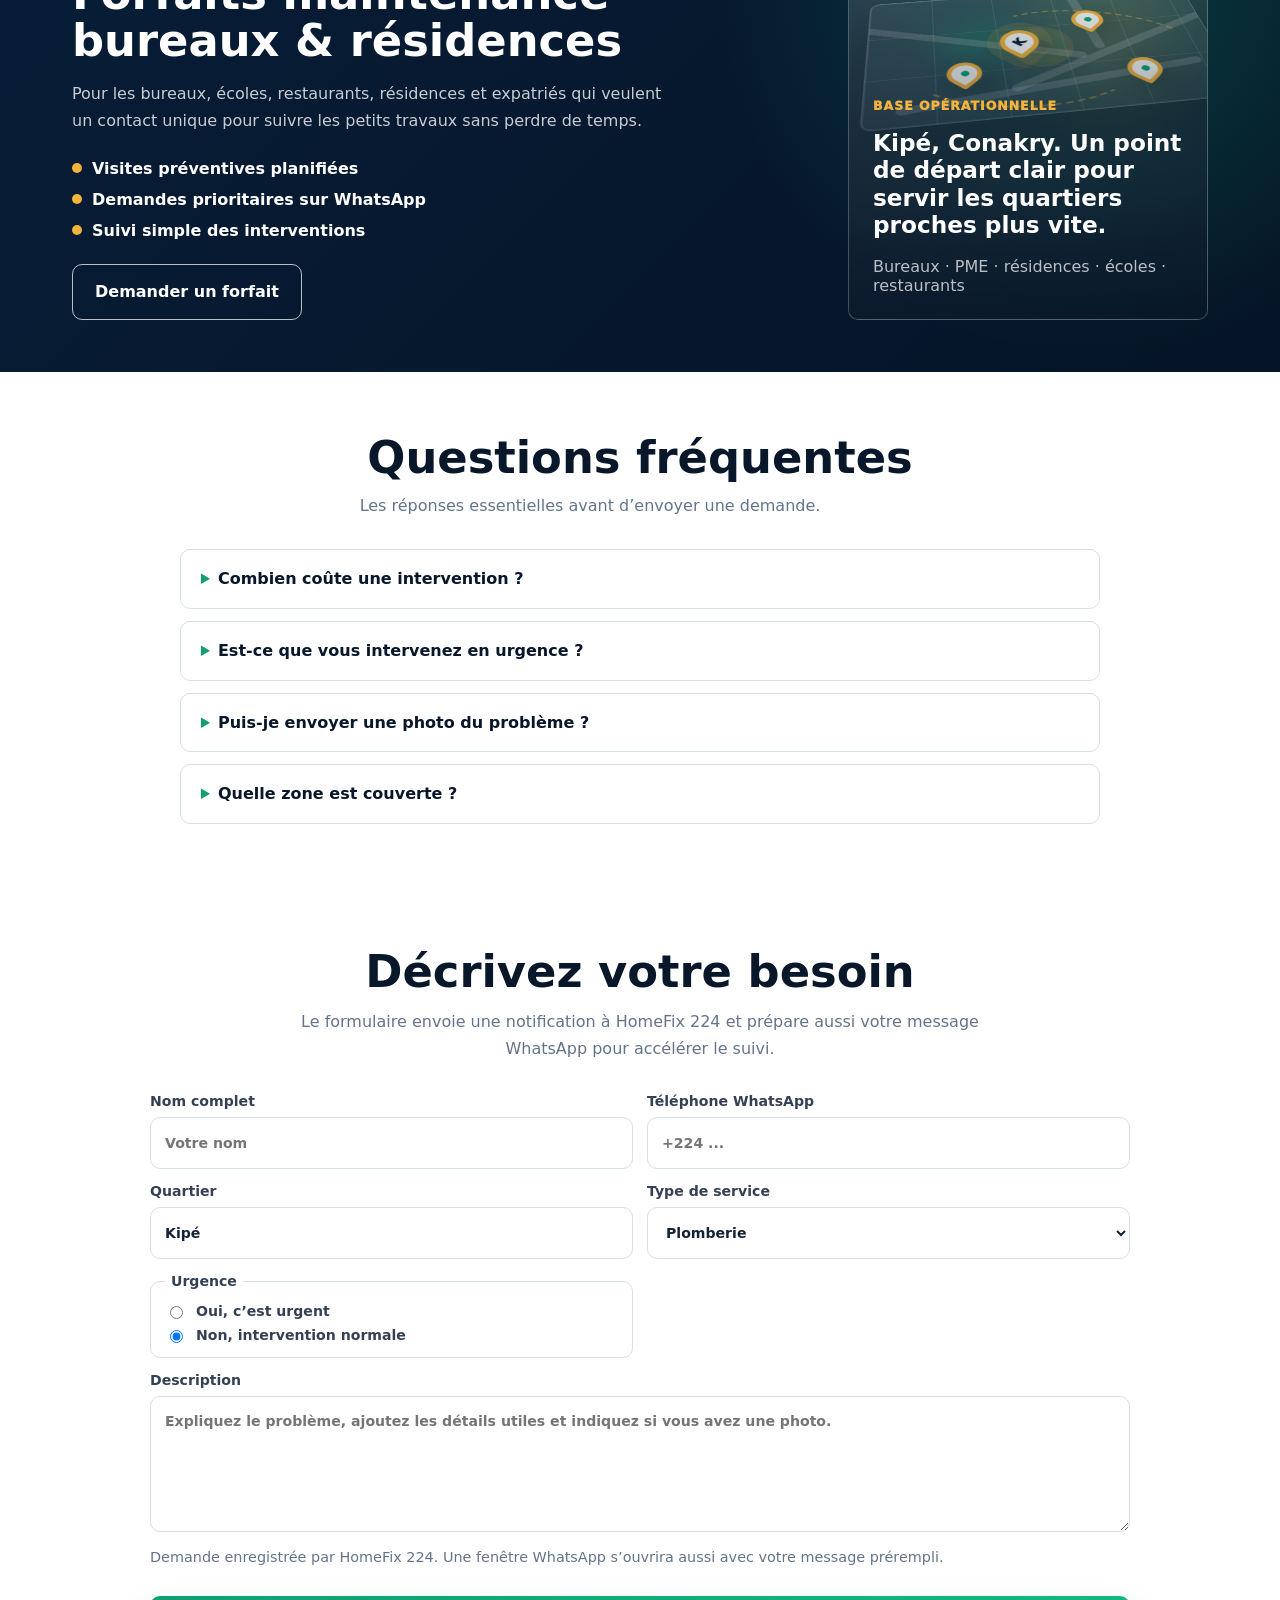
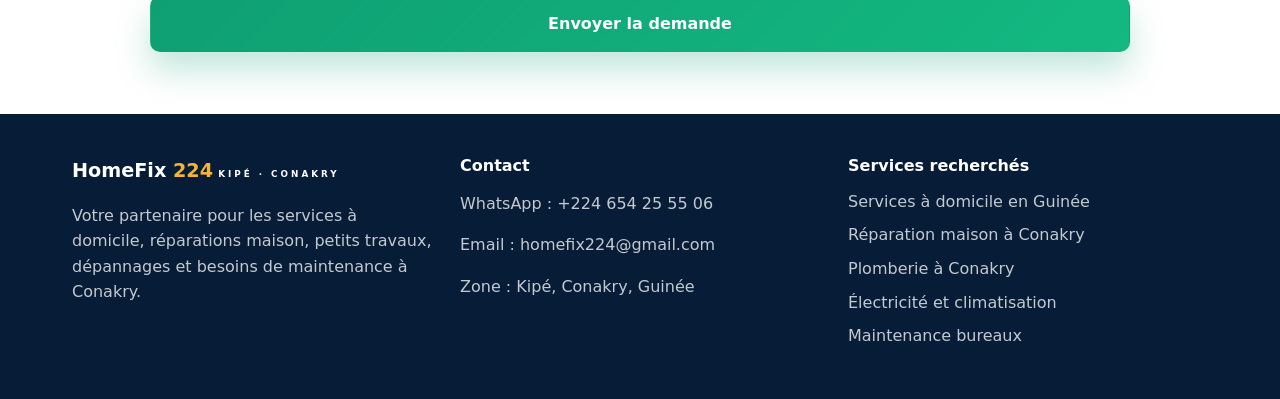
==== commit 933f8b93: "Improve SEO discovery signals" ====
--- a/index.html
+++ b/index.html
@@ -5,24 +5,32 @@
     <meta name="viewport" content="width=device-width, initial-scale=1.0" />
     <meta
       name="description"
-      content="HomeFix 224 intervient à Kipé et Conakry pour plomberie, électricité, climatisation, nettoyage, peinture, menuiserie et maintenance bureaux. Demandez un prestataire fiable sur WhatsApp."
+      content="HomeFix 224 propose des services à domicile à Conakry : plomberie, électricité, climatisation, nettoyage, peinture, menuiserie, réparation maison et maintenance bureaux. Demandez un prestataire fiable sur WhatsApp."
     />
     <meta
       name="keywords"
-      content="HomeFix 224, plombier Conakry, électricien Conakry, dépannage Conakry, maintenance Kipé, climatisation Conakry, nettoyage Conakry, petits travaux Guinée, prestataire fiable Conakry"
+      content="HomeFix 224, Home Fix 224, home service Guinée, home service Conakry, service à domicile Conakry, réparation maison Conakry, plombier Conakry, électricien Conakry, dépannage Conakry, maintenance Kipé, climatisation Conakry, nettoyage Conakry, petits travaux Guinée"
     />
     <meta name="author" content="HomeFix 224" />
     <meta name="robots" content="index, follow" />
-    <meta property="og:title" content="HomeFix 224 | Services fiables à domicile à Conakry" />
+    <meta property="og:title" content="HomeFix 224 | Services à domicile et dépannage à Conakry" />
     <meta
       property="og:description"
-      content="Besoin d’un plombier, électricien, technicien climatisation ou service de maintenance à Conakry ? Envoyez votre demande sur WhatsApp."
+      content="Besoin d’un service à domicile en Guinée, d’un plombier, électricien, technicien climatisation ou service de maintenance à Conakry ? Envoyez votre demande sur WhatsApp."
     />
     <meta property="og:type" content="website" />
-    <meta property="og:image" content="assets/homefix-hero-v2.png" />
+    <meta property="og:url" content="https://homefix-224.netlify.app/" />
+    <meta property="og:image" content="https://homefix-224.netlify.app/assets/homefix-hero-v2.png" />
+    <meta name="twitter:card" content="summary_large_image" />
+    <meta name="twitter:title" content="HomeFix 224 | Services à domicile à Conakry" />
+    <meta
+      name="twitter:description"
+      content="Réparation maison, plomberie, électricité, climatisation, nettoyage et maintenance à Conakry. Demandez HomeFix 224 sur WhatsApp."
+    />
+    <meta name="twitter:image" content="https://homefix-224.netlify.app/assets/homefix-hero-v2.png" />
     <meta name="theme-color" content="#071d37" />
-    <title>HomeFix 224 | Plombier, électricien et maintenance à Conakry</title>
-    <link rel="canonical" href="https://homefix224.com/" />
+    <title>HomeFix 224 | Services à domicile, dépannage et maintenance à Conakry</title>
+    <link rel="canonical" href="https://homefix-224.netlify.app/" />
     <link rel="icon" href="assets/favicon.svg" type="image/svg+xml" />
     <link rel="preload" as="image" href="assets/homefix-hero-v2.webp" type="image/webp" />
     <link rel="stylesheet" href="styles.css" />
@@ -30,8 +38,11 @@
       {
         "@context": "https://schema.org",
         "@type": "HomeAndConstructionBusiness",
+        "@id": "https://homefix-224.netlify.app/#business",
         "name": "HomeFix 224",
-        "description": "Service de petits travaux, dépannage et maintenance à Kipé et Conakry.",
+        "alternateName": ["Home Fix 224", "Home service 224", "Home service Guinée"],
+        "url": "https://homefix-224.netlify.app/",
+        "description": "Service à domicile pour petits travaux, réparation maison, dépannage et maintenance à Kipé et Conakry.",
         "telephone": "+224654255506",
         "email": "homefix224@gmail.com",
         "areaServed": "Conakry, Guinée",
@@ -111,7 +122,8 @@
           <p>
             Plomberie, électricité, climatisation, peinture, nettoyage ou dépannage :
             envoyez votre besoin sur WhatsApp et HomeFix 224 vous aide à trouver une
-            solution fiable, avec un suivi humain depuis Kipé.
+            solution fiable pour vos services à domicile et réparations maison, avec
+            un suivi humain depuis Kipé.
           </p>
           <div class="hero-actions">
             <a class="button button-primary" data-whatsapp-link href="#">Demander sur WhatsApp</a>
@@ -525,7 +537,10 @@
           <span class="brand-main">HomeFix <strong>224</strong></span>
           <span class="brand-sub">Kipé · Conakry</span>
         </a>
-        <p>Votre partenaire pour les petits travaux, dépannages et besoins de maintenance à Conakry.</p>
+        <p>
+          Votre partenaire pour les services à domicile, réparations maison,
+          petits travaux, dépannages et besoins de maintenance à Conakry.
+        </p>
       </div>
       <div>
         <h2>Contact</h2>
@@ -535,6 +550,8 @@
       </div>
       <div>
         <h2>Services recherchés</h2>
+        <a href="#services">Services à domicile en Guinée</a>
+        <a href="#services">Réparation maison à Conakry</a>
         <a href="#services">Plomberie à Conakry</a>
         <a href="#services">Électricité et climatisation</a>
         <a href="#plans">Maintenance bureaux</a>
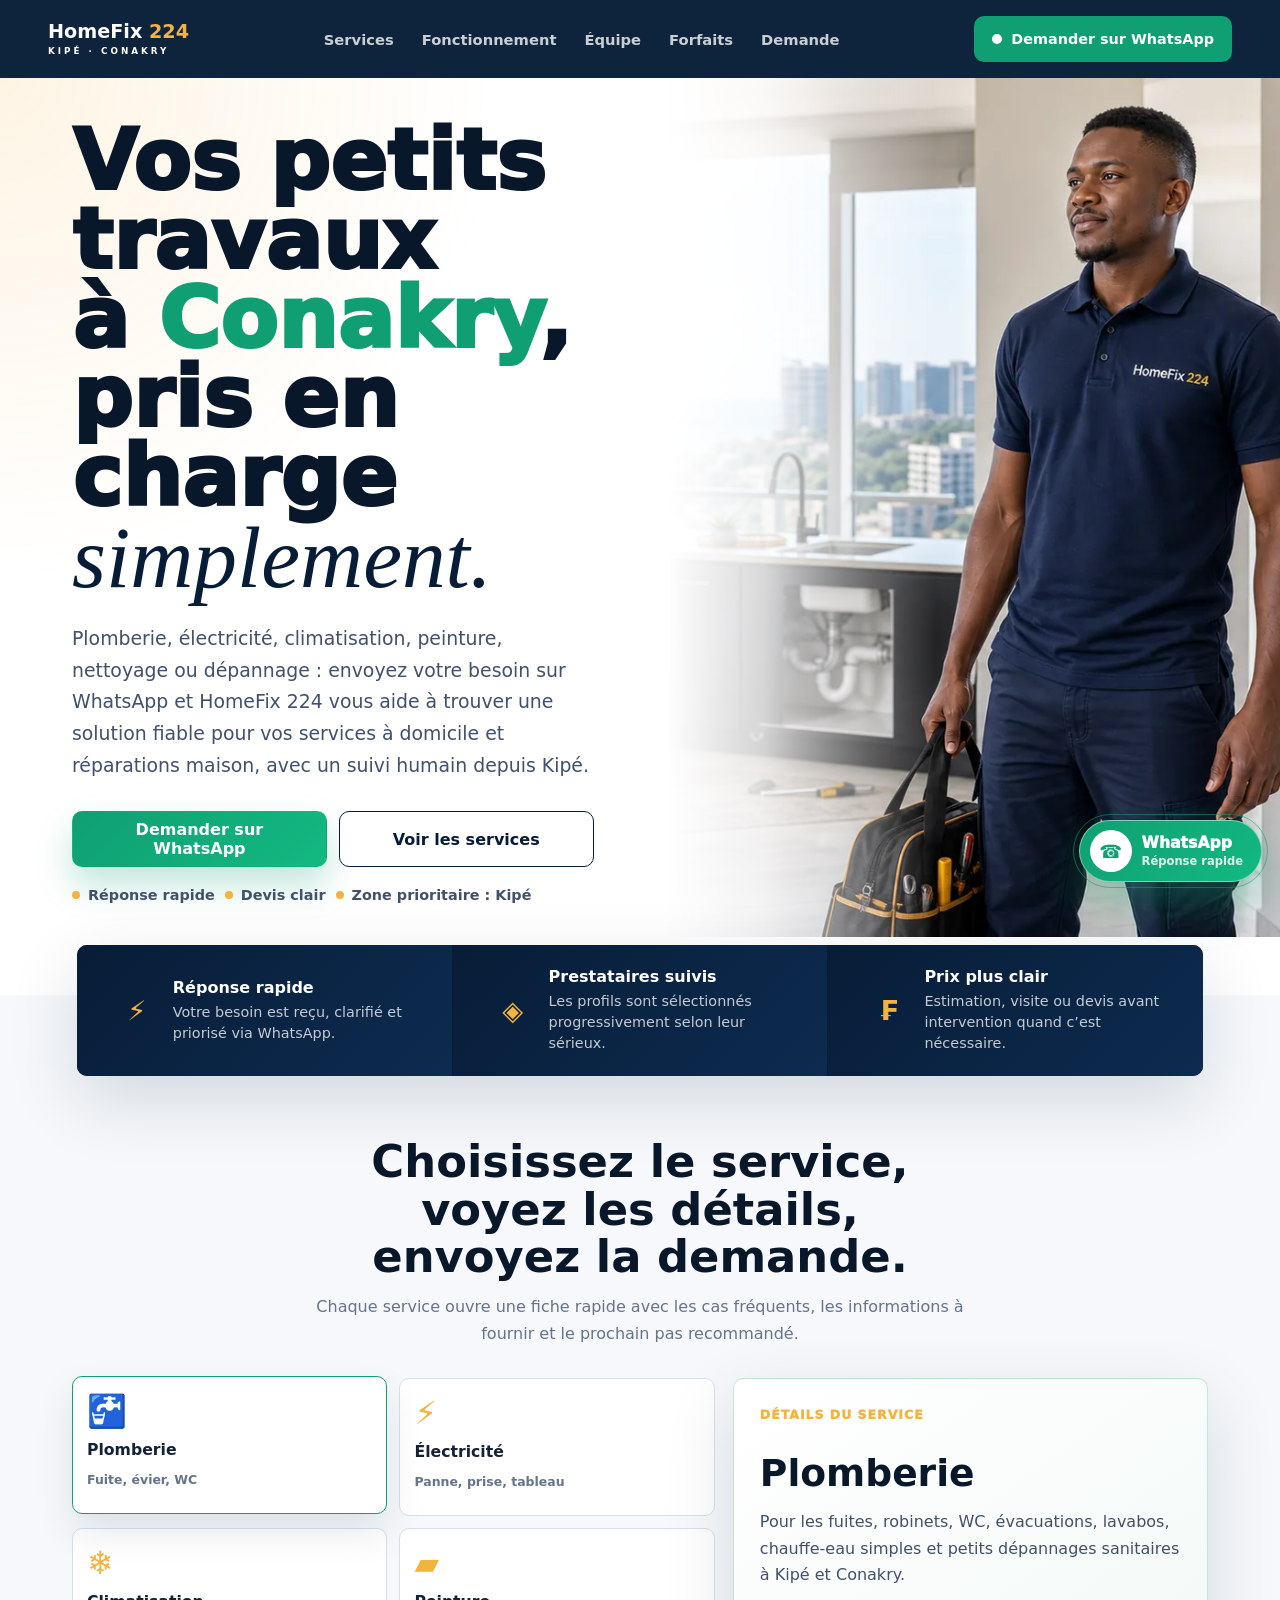
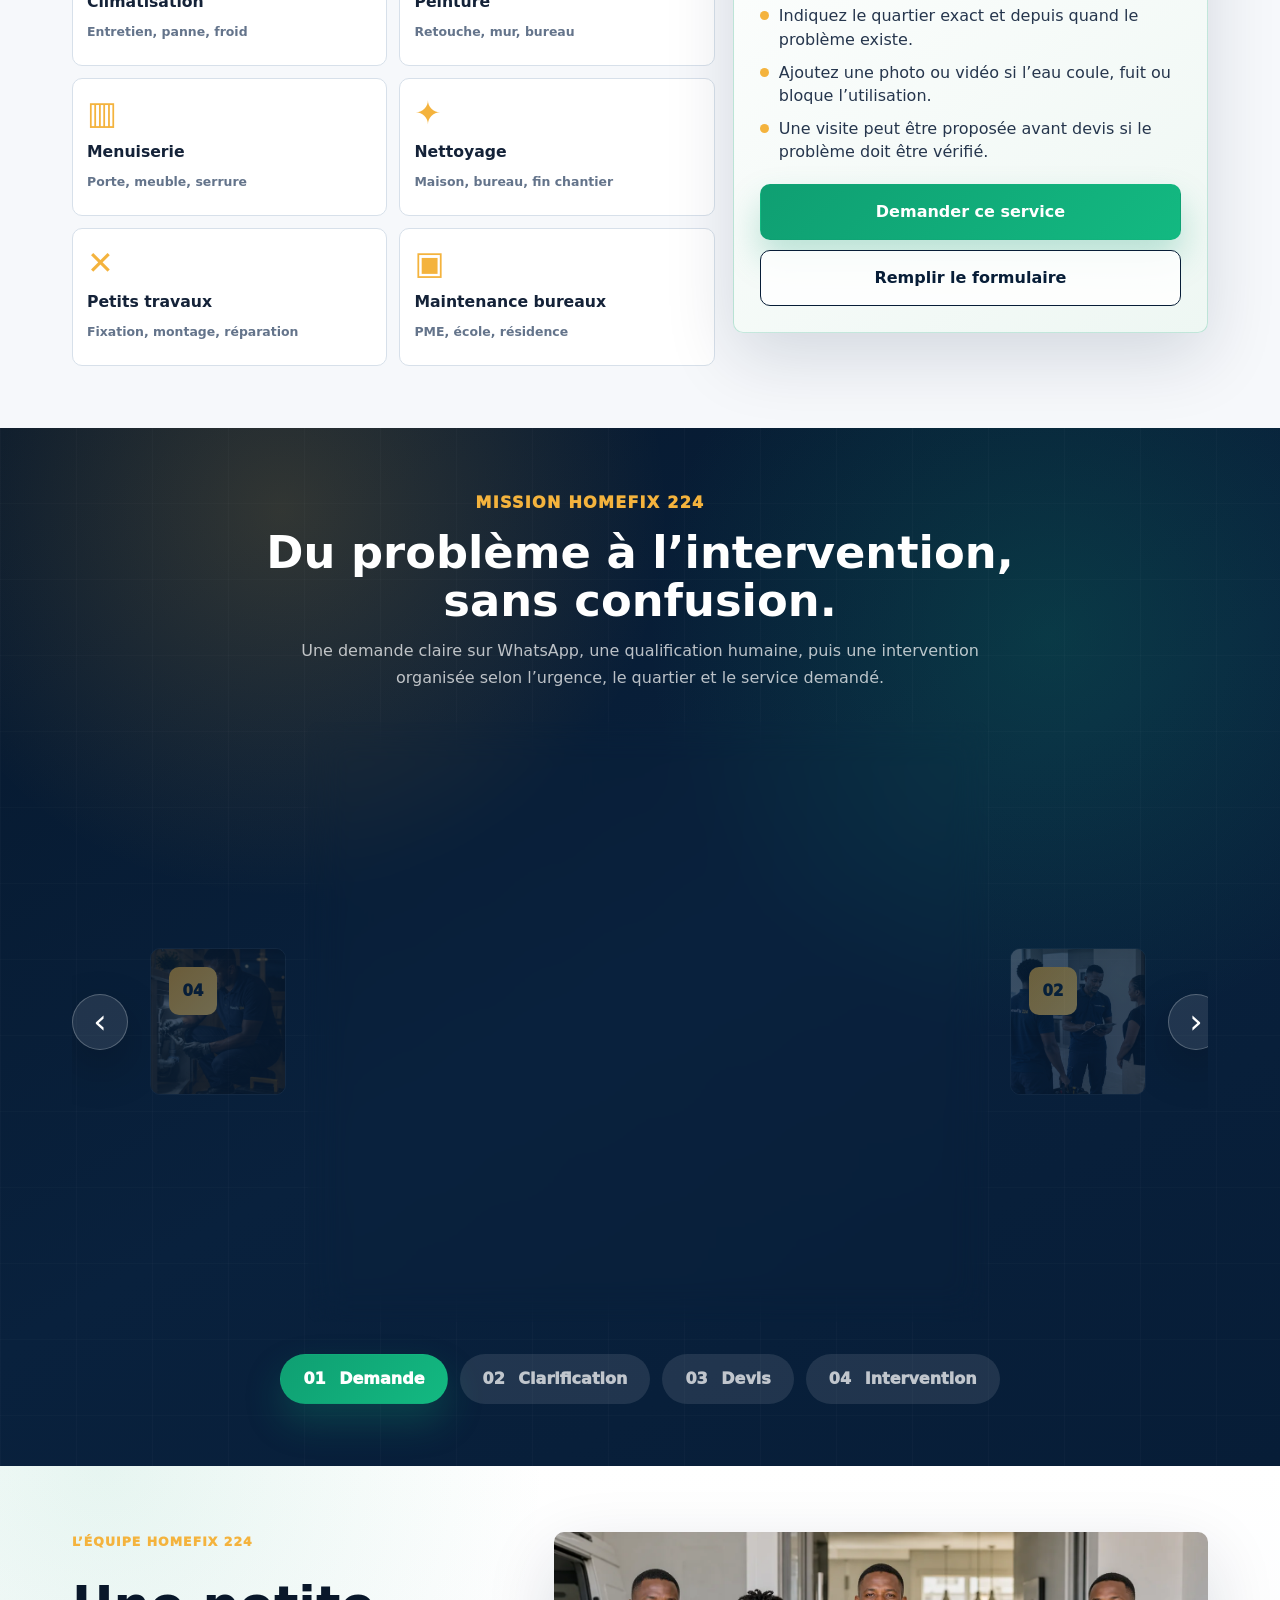
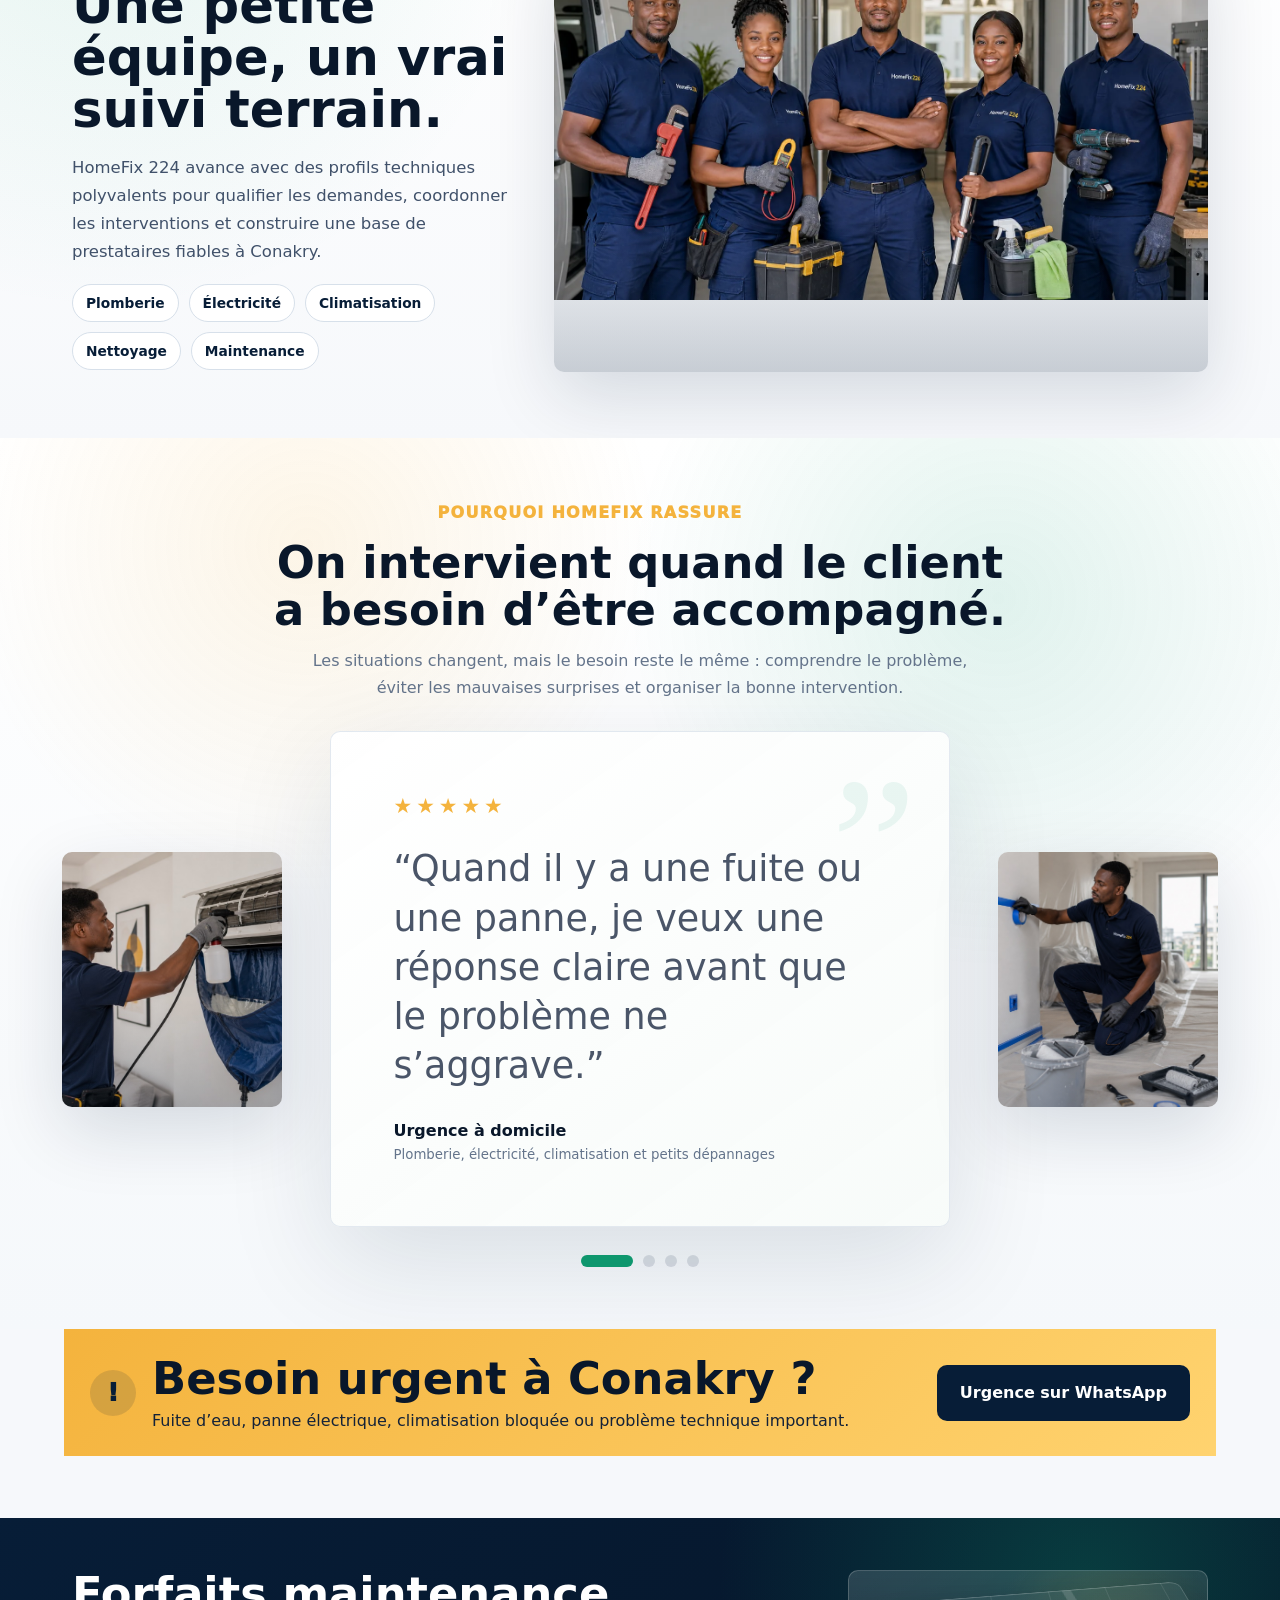
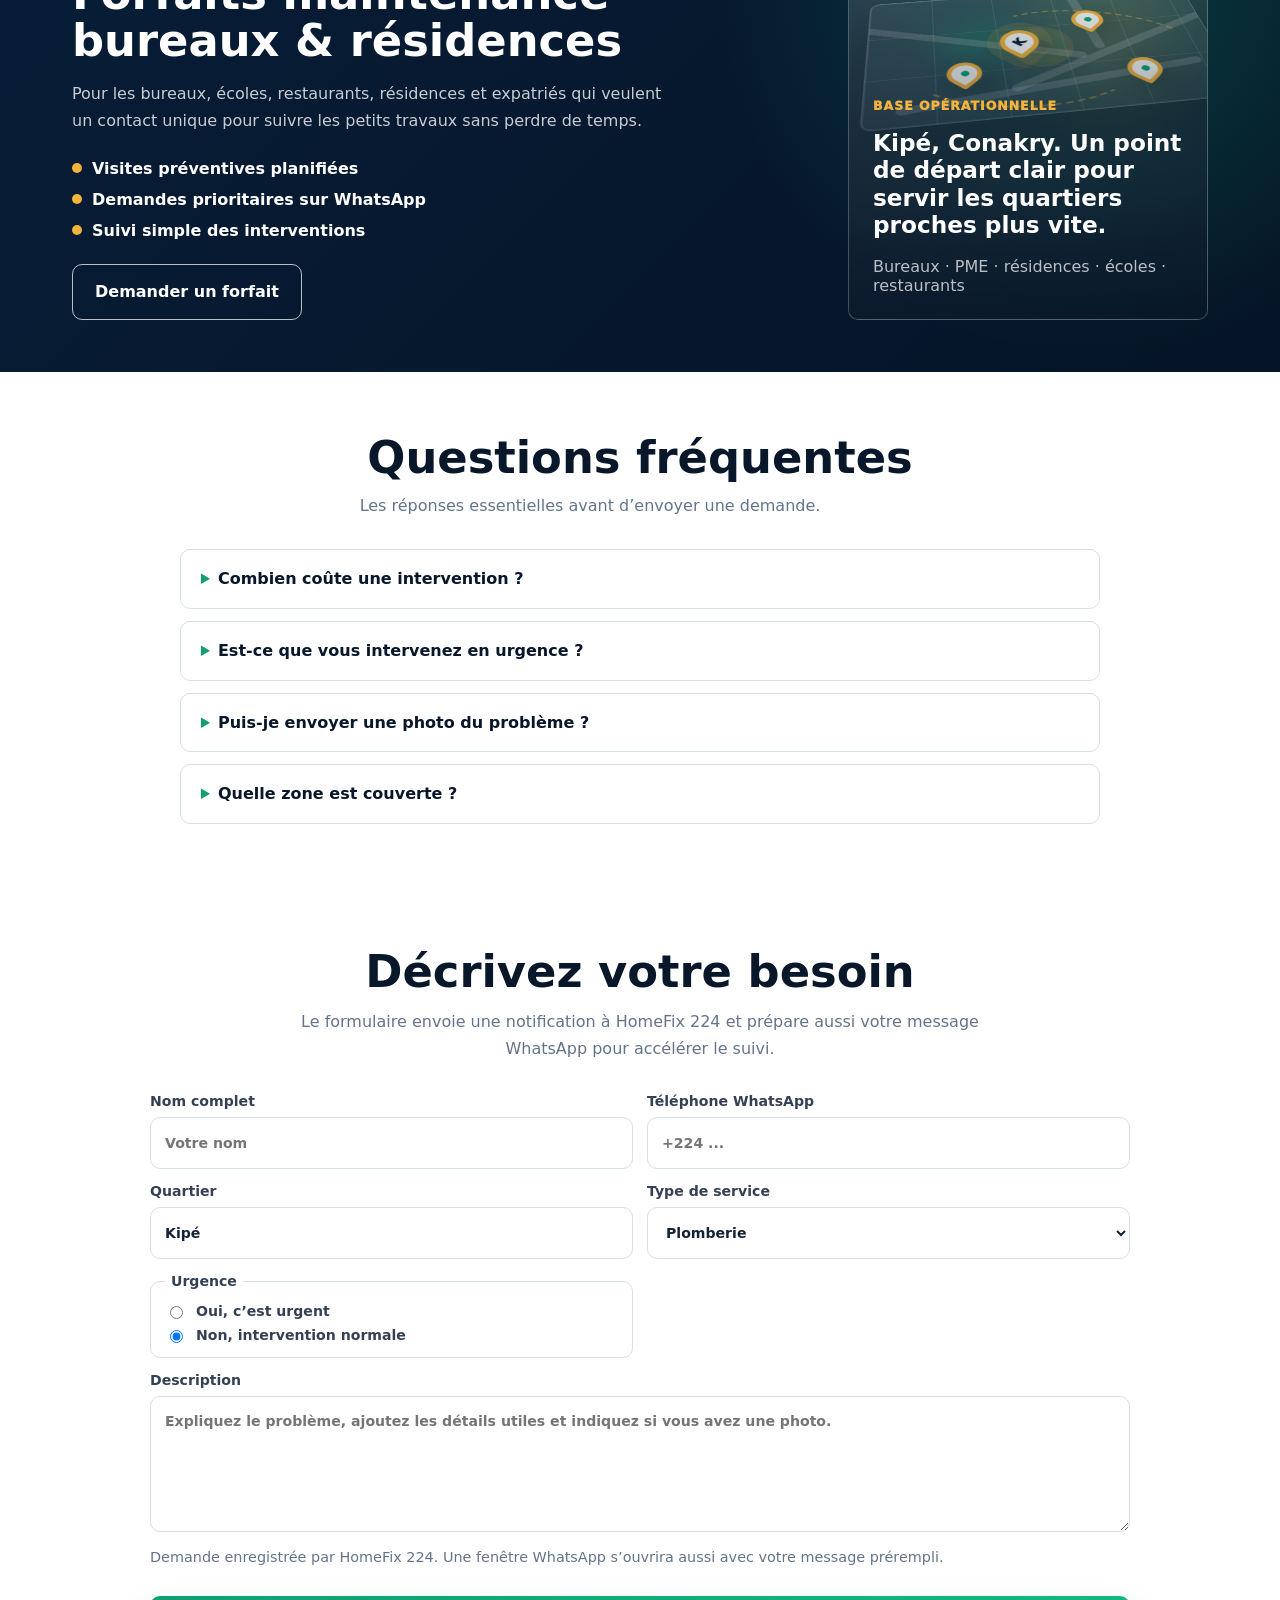
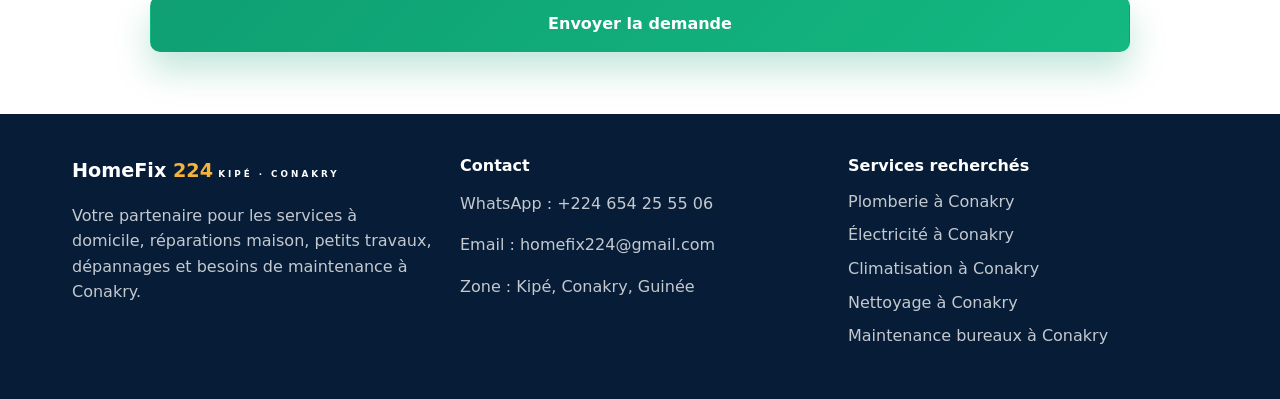
==== commit 42894076: "Add targeted SEO service pages" ====
--- a/index.html
+++ b/index.html
@@ -550,11 +550,11 @@
       </div>
       <div>
         <h2>Services recherchés</h2>
-        <a href="#services">Services à domicile en Guinée</a>
-        <a href="#services">Réparation maison à Conakry</a>
-        <a href="#services">Plomberie à Conakry</a>
-        <a href="#services">Électricité et climatisation</a>
-        <a href="#plans">Maintenance bureaux</a>
+        <a href="/plomberie-conakry/">Plomberie à Conakry</a>
+        <a href="/electricite-conakry/">Électricité à Conakry</a>
+        <a href="/climatisation-conakry/">Climatisation à Conakry</a>
+        <a href="/nettoyage-conakry/">Nettoyage à Conakry</a>
+        <a href="/maintenance-bureaux-conakry/">Maintenance bureaux à Conakry</a>
       </div>
     </footer>
 
--- a/styles.css
+++ b/styles.css
@@ -494,6 +494,204 @@
 
 .section {
   padding: 62px clamp(22px, 6vw, 72px);
+}
+
+.service-page {
+  background: #f6f8fb;
+}
+
+.service-landing-hero {
+  background:
+    radial-gradient(circle at 9% 0%, rgba(244, 179, 61, 0.18), transparent 34%),
+    linear-gradient(135deg, #071d37 0%, #0d2b4f 58%, #0f5d60 100%);
+  color: #fff;
+  display: grid;
+  gap: 28px;
+  min-height: 680px;
+  overflow: hidden;
+  padding: clamp(42px, 8vw, 88px) clamp(22px, 6vw, 72px);
+  position: relative;
+}
+
+.service-landing-hero::after {
+  background: linear-gradient(180deg, rgba(246, 248, 251, 0) 0%, #f6f8fb 100%);
+  bottom: 0;
+  content: "";
+  height: 120px;
+  left: 0;
+  pointer-events: none;
+  position: absolute;
+  right: 0;
+}
+
+.service-hero-copy,
+.service-hero-media {
+  position: relative;
+  z-index: 1;
+}
+
+.service-hero-copy {
+  align-content: center;
+  display: grid;
+  gap: 22px;
+  max-width: 720px;
+}
+
+.service-breadcrumb {
+  color: rgba(255, 255, 255, 0.72);
+  font-size: 0.86rem;
+  font-weight: 850;
+}
+
+.service-breadcrumb a {
+  color: #fff;
+}
+
+.service-hero-copy h1 {
+  font-size: clamp(2.6rem, 7vw, 5rem);
+  font-weight: 950;
+  line-height: 0.96;
+  margin: 0;
+  text-wrap: balance;
+}
+
+.service-hero-copy h1 em {
+  color: var(--amber);
+  font-family: Georgia, "Times New Roman", ui-serif, serif;
+  font-style: italic;
+  font-weight: 500;
+}
+
+.service-hero-copy p {
+  color: rgba(255, 255, 255, 0.78);
+  font-size: clamp(1.02rem, 2.2vw, 1.2rem);
+  line-height: 1.7;
+  margin: 0;
+}
+
+.service-hero-media {
+  border: 1px solid rgba(255, 255, 255, 0.18);
+  border-radius: 18px;
+  box-shadow: 0 34px 90px rgba(0, 0, 0, 0.28);
+  min-height: 320px;
+  overflow: hidden;
+}
+
+.service-hero-media img {
+  display: block;
+  height: 100%;
+  object-fit: cover;
+  width: 100%;
+}
+
+.service-quick-facts {
+  display: flex;
+  flex-wrap: wrap;
+  gap: 10px;
+}
+
+.service-quick-facts span {
+  background: rgba(255, 255, 255, 0.11);
+  border: 1px solid rgba(255, 255, 255, 0.16);
+  border-radius: 999px;
+  color: rgba(255, 255, 255, 0.9);
+  font-size: 0.88rem;
+  font-weight: 850;
+  padding: 10px 13px;
+}
+
+.service-seo-main {
+  display: grid;
+  gap: 24px;
+  margin-top: -52px;
+  padding: 0 clamp(22px, 6vw, 72px) 72px;
+  position: relative;
+  z-index: 2;
+}
+
+.service-content-grid {
+  display: grid;
+  gap: 18px;
+}
+
+.service-info-card,
+.service-cta-card {
+  background: #fff;
+  border: 1px solid rgba(215, 224, 234, 0.9);
+  border-radius: var(--radius);
+  box-shadow: 0 18px 48px rgba(7, 29, 55, 0.08);
+  padding: clamp(24px, 4vw, 36px);
+}
+
+.service-info-card h2,
+.service-cta-card h2 {
+  color: var(--ink);
+  font-size: clamp(1.55rem, 3.2vw, 2.25rem);
+  line-height: 1.08;
+  margin: 0 0 16px;
+}
+
+.service-info-card p,
+.service-cta-card p {
+  color: #4b5d75;
+  line-height: 1.68;
+  margin: 0 0 18px;
+}
+
+.service-list {
+  display: grid;
+  gap: 11px;
+  list-style: none;
+  margin: 0;
+  padding: 0;
+}
+
+.service-list li {
+  align-items: flex-start;
+  color: #25364f;
+  display: flex;
+  gap: 10px;
+  line-height: 1.5;
+}
+
+.service-list li::before {
+  background: var(--green);
+  border-radius: 999px;
+  content: "";
+  flex: 0 0 9px;
+  height: 9px;
+  margin-top: 7px;
+}
+
+.service-related {
+  display: flex;
+  flex-wrap: wrap;
+  gap: 10px;
+}
+
+.service-related a {
+  background: #eef3f8;
+  border-radius: 999px;
+  color: var(--navy);
+  font-size: 0.88rem;
+  font-weight: 850;
+  padding: 10px 13px;
+}
+
+.service-cta-card {
+  background:
+    radial-gradient(circle at 100% 0%, rgba(244, 179, 61, 0.18), transparent 34%),
+    #071d37;
+  color: #fff;
+}
+
+.service-cta-card h2,
+.service-cta-card p {
+  color: #fff;
+}
+
+.service-cta-card p {
+  color: rgba(255, 255, 255, 0.76);
 }
 
 .services-section {
@@ -1809,6 +2007,20 @@
   .request-form {
     grid-template-columns: repeat(2, minmax(0, 1fr));
   }
+
+  .service-landing-hero {
+    grid-template-columns: minmax(0, 0.92fr) minmax(360px, 0.78fr);
+  }
+
+  .service-content-grid {
+    grid-template-columns: minmax(0, 1fr) minmax(310px, 0.42fr);
+  }
+
+  .service-cta-card {
+    align-self: start;
+    position: sticky;
+    top: 102px;
+  }
 }
 
 @media (min-width: 760px) and (max-width: 1040px) {
@@ -2014,6 +2226,20 @@
 
   .floating-whatsapp span:not(.floating-icon) {
     display: none;
+  }
+
+  .service-landing-hero {
+    min-height: auto;
+    padding-top: 36px;
+  }
+
+  .service-hero-media {
+    min-height: 230px;
+    order: -1;
+  }
+
+  .service-seo-main {
+    margin-top: -36px;
   }
 }
 
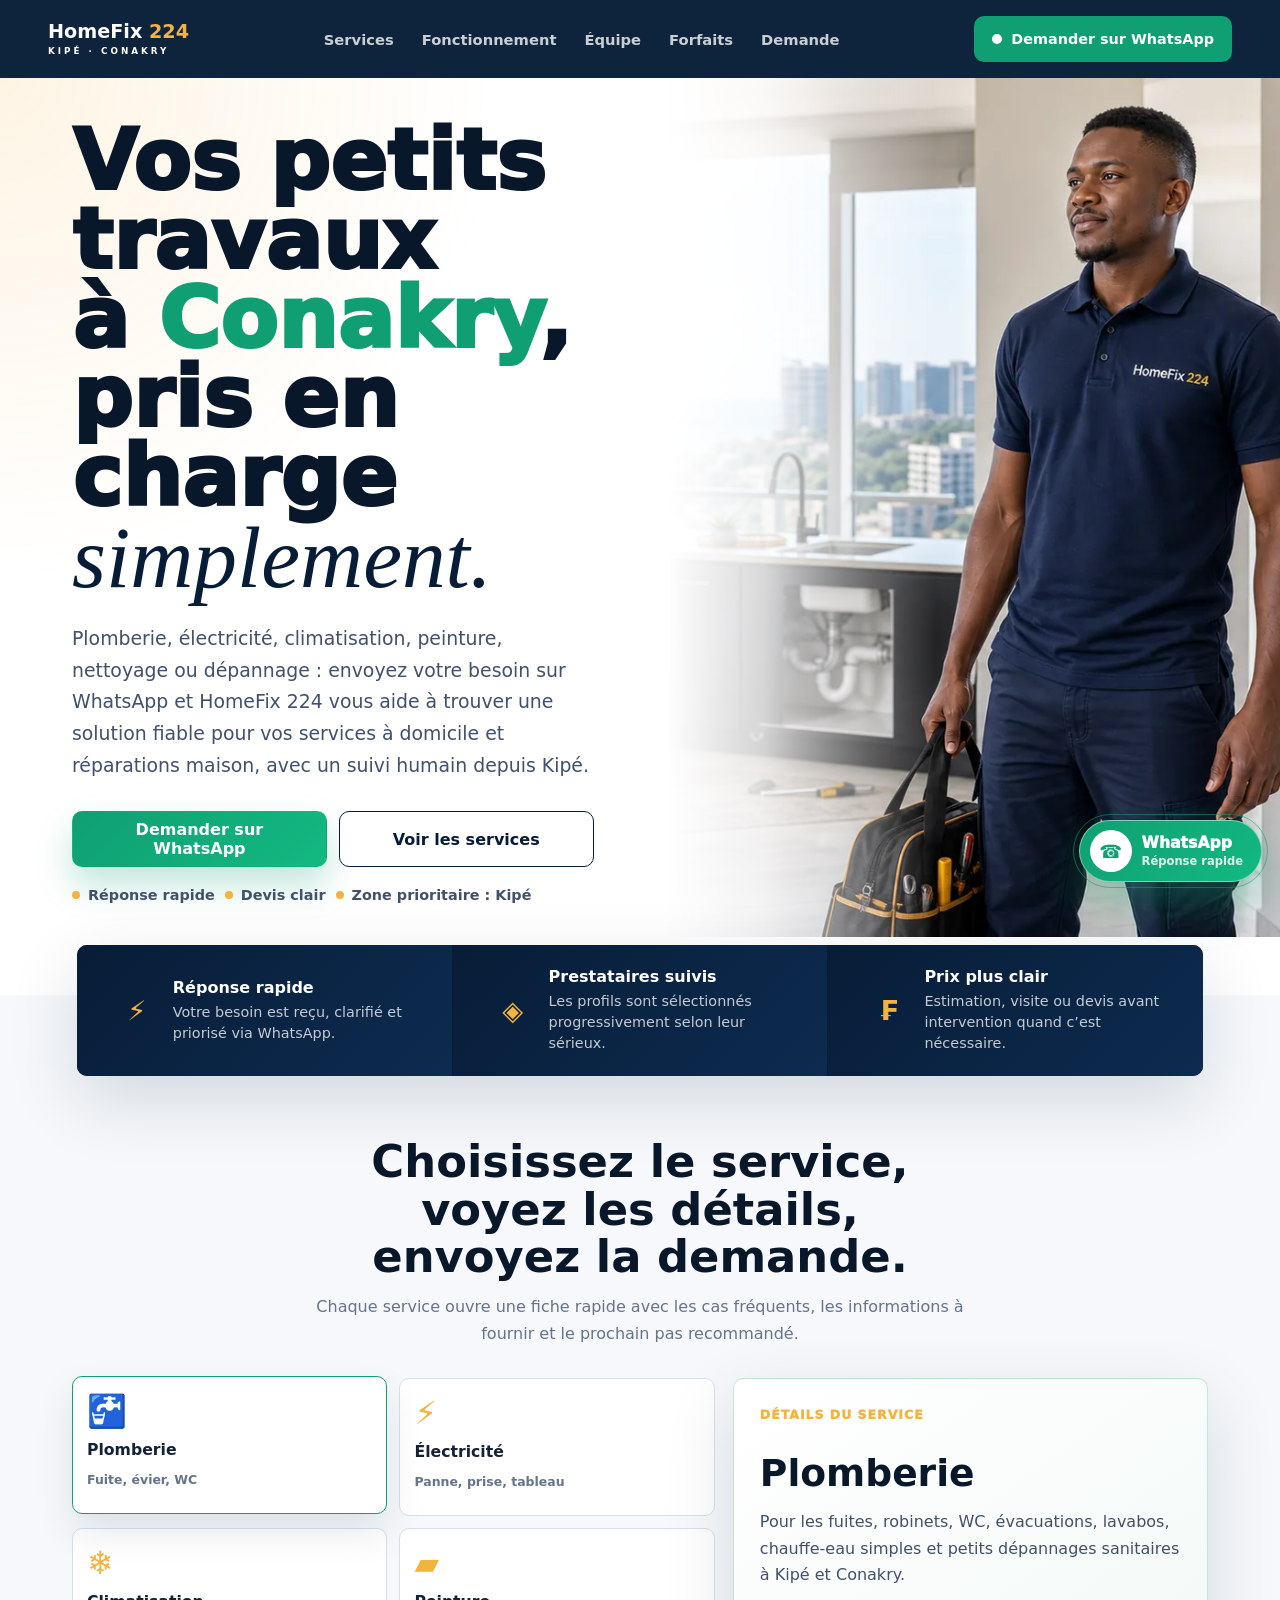
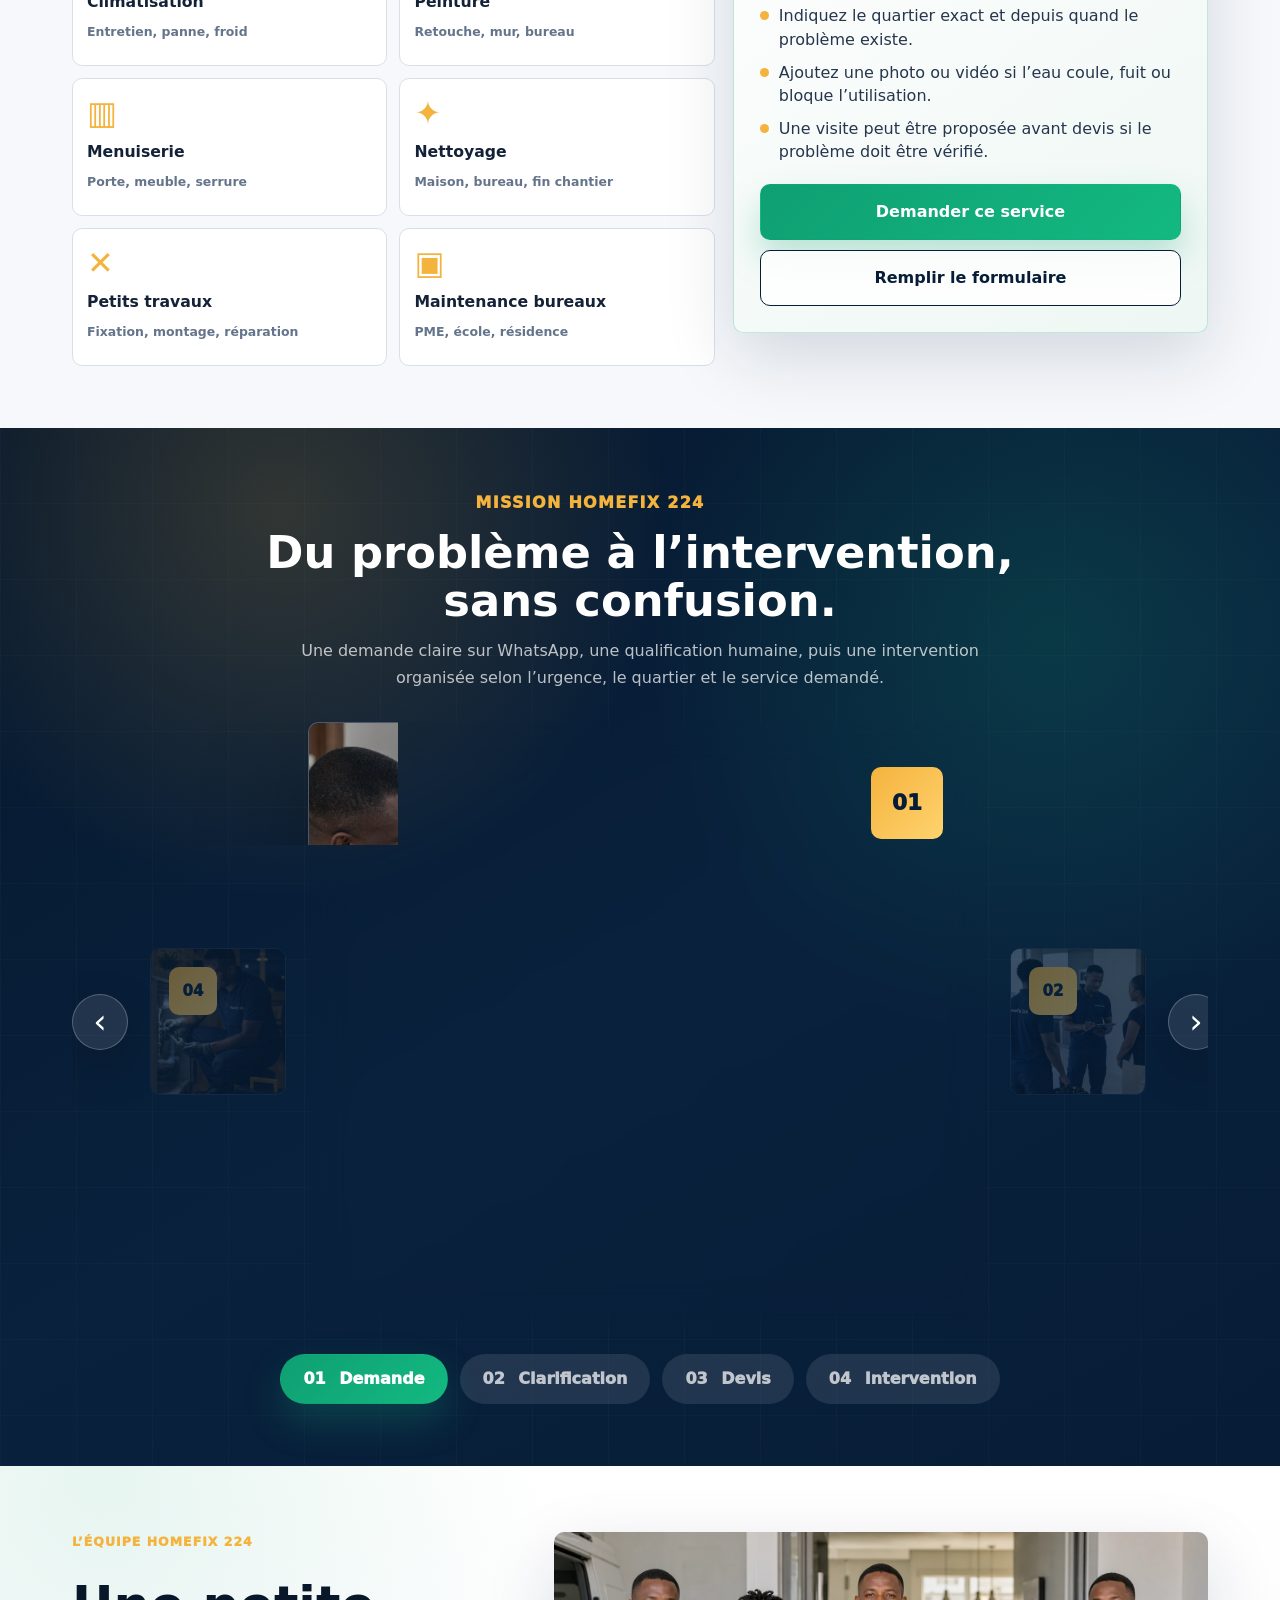
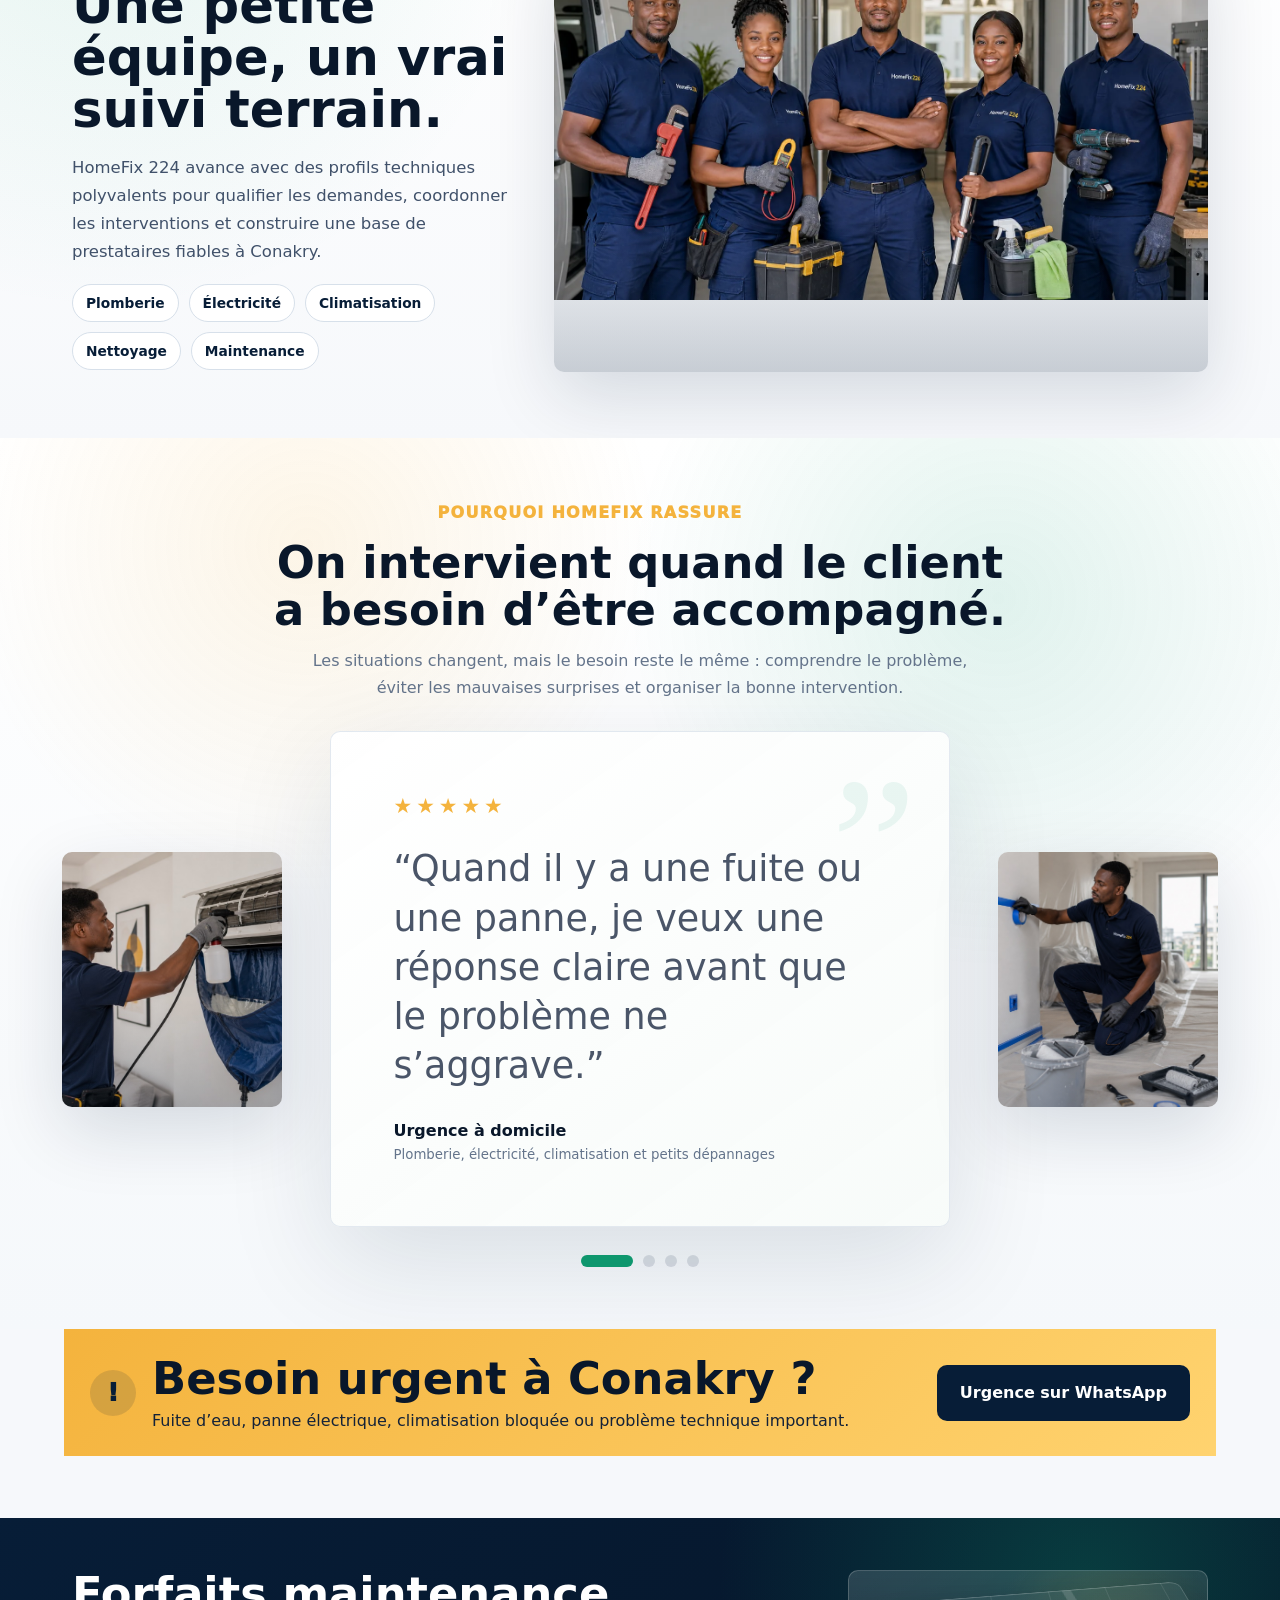
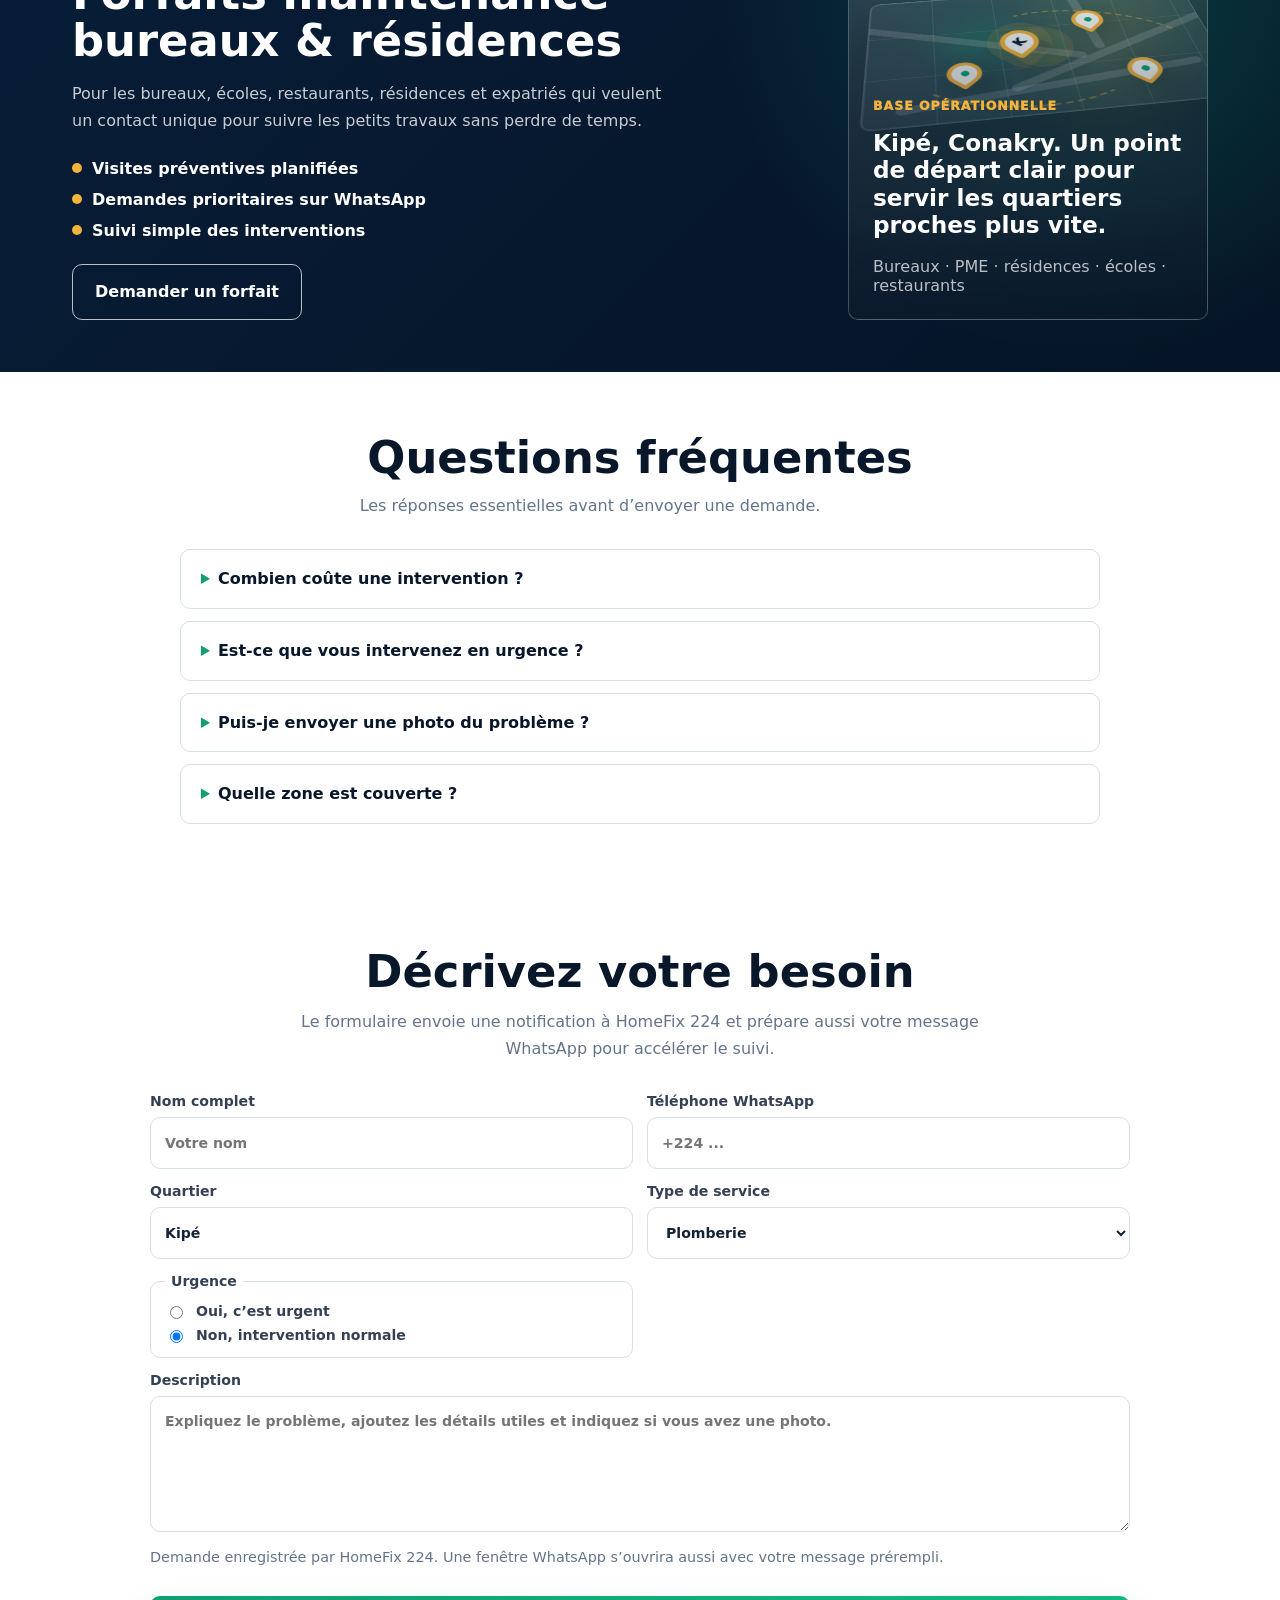
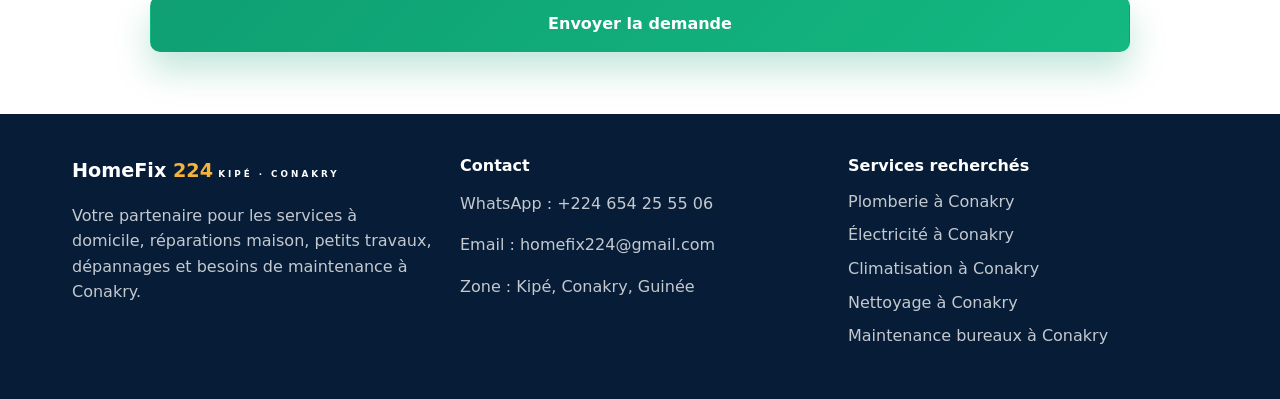
==== commit 2c744293: "Fix WhatsApp link fallbacks" ====
--- a/index.html
+++ b/index.html
@@ -90,7 +90,7 @@
         <a href="#plans">Forfaits</a>
         <a href="#request">Demande</a>
       </nav>
-      <a class="nav-cta" data-whatsapp-link href="#" aria-label="Demander un service sur WhatsApp">
+      <a class="nav-cta" data-whatsapp-link href="https://wa.me/224654255506" aria-label="Demander un service sur WhatsApp">
         <span class="wa-dot" aria-hidden="true"></span>
         Demander sur WhatsApp
       </a>
@@ -105,7 +105,7 @@
         <a href="#plans">Forfaits</a>
         <a href="#faq">Questions</a>
         <a href="#request">Demande</a>
-        <a class="mobile-menu-cta" data-whatsapp-link href="#">
+        <a class="mobile-menu-cta" data-whatsapp-link href="https://wa.me/224654255506">
           <span class="wa-dot" aria-hidden="true"></span>
           Demander sur WhatsApp
         </a>
@@ -126,7 +126,7 @@
             un suivi humain depuis Kipé.
           </p>
           <div class="hero-actions">
-            <a class="button button-primary" data-whatsapp-link href="#">Demander sur WhatsApp</a>
+            <a class="button button-primary" data-whatsapp-link href="https://wa.me/224654255506">Demander sur WhatsApp</a>
             <a class="button button-secondary" href="#services">Voir les services</a>
           </div>
           <div class="hero-microcopy" aria-label="Informations clés">
@@ -230,7 +230,7 @@
             <p id="service-summary"></p>
             <ul id="service-points"></ul>
             <div class="service-panel-actions">
-              <a class="button button-primary" id="service-whatsapp" href="#">Demander ce service</a>
+              <a class="button button-primary" id="service-whatsapp" href="https://wa.me/224654255506">Demander ce service</a>
               <a class="button button-secondary" href="#request">Remplir le formulaire</a>
             </div>
           </aside>
@@ -383,7 +383,7 @@
             <p>Fuite d’eau, panne électrique, climatisation bloquée ou problème technique important.</p>
           </div>
         </div>
-        <a class="button button-dark" data-urgent-link href="#">Urgence sur WhatsApp</a>
+        <a class="button button-dark" data-urgent-link href="https://wa.me/224654255506">Urgence sur WhatsApp</a>
       </section>
 
       <section class="maintenance reveal" id="plans">
@@ -398,7 +398,7 @@
             <li>Demandes prioritaires sur WhatsApp</li>
             <li>Suivi simple des interventions</li>
           </ul>
-          <a class="button button-outline-light" data-plan-link href="#">Demander un forfait</a>
+          <a class="button button-outline-light" data-plan-link href="https://wa.me/224654255506">Demander un forfait</a>
         </div>
         <div class="maintenance-panel">
           <div class="ops-map" aria-hidden="true">
@@ -523,7 +523,7 @@
       </section>
     </main>
 
-    <a class="floating-whatsapp" data-whatsapp-link href="#" aria-label="Envoyer une demande WhatsApp au +224 654 25 55 06">
+    <a class="floating-whatsapp" data-whatsapp-link href="https://wa.me/224654255506" aria-label="Envoyer une demande WhatsApp au +224 654 25 55 06">
       <span class="floating-icon" aria-hidden="true">☎</span>
       <span>
         <strong>WhatsApp</strong>
